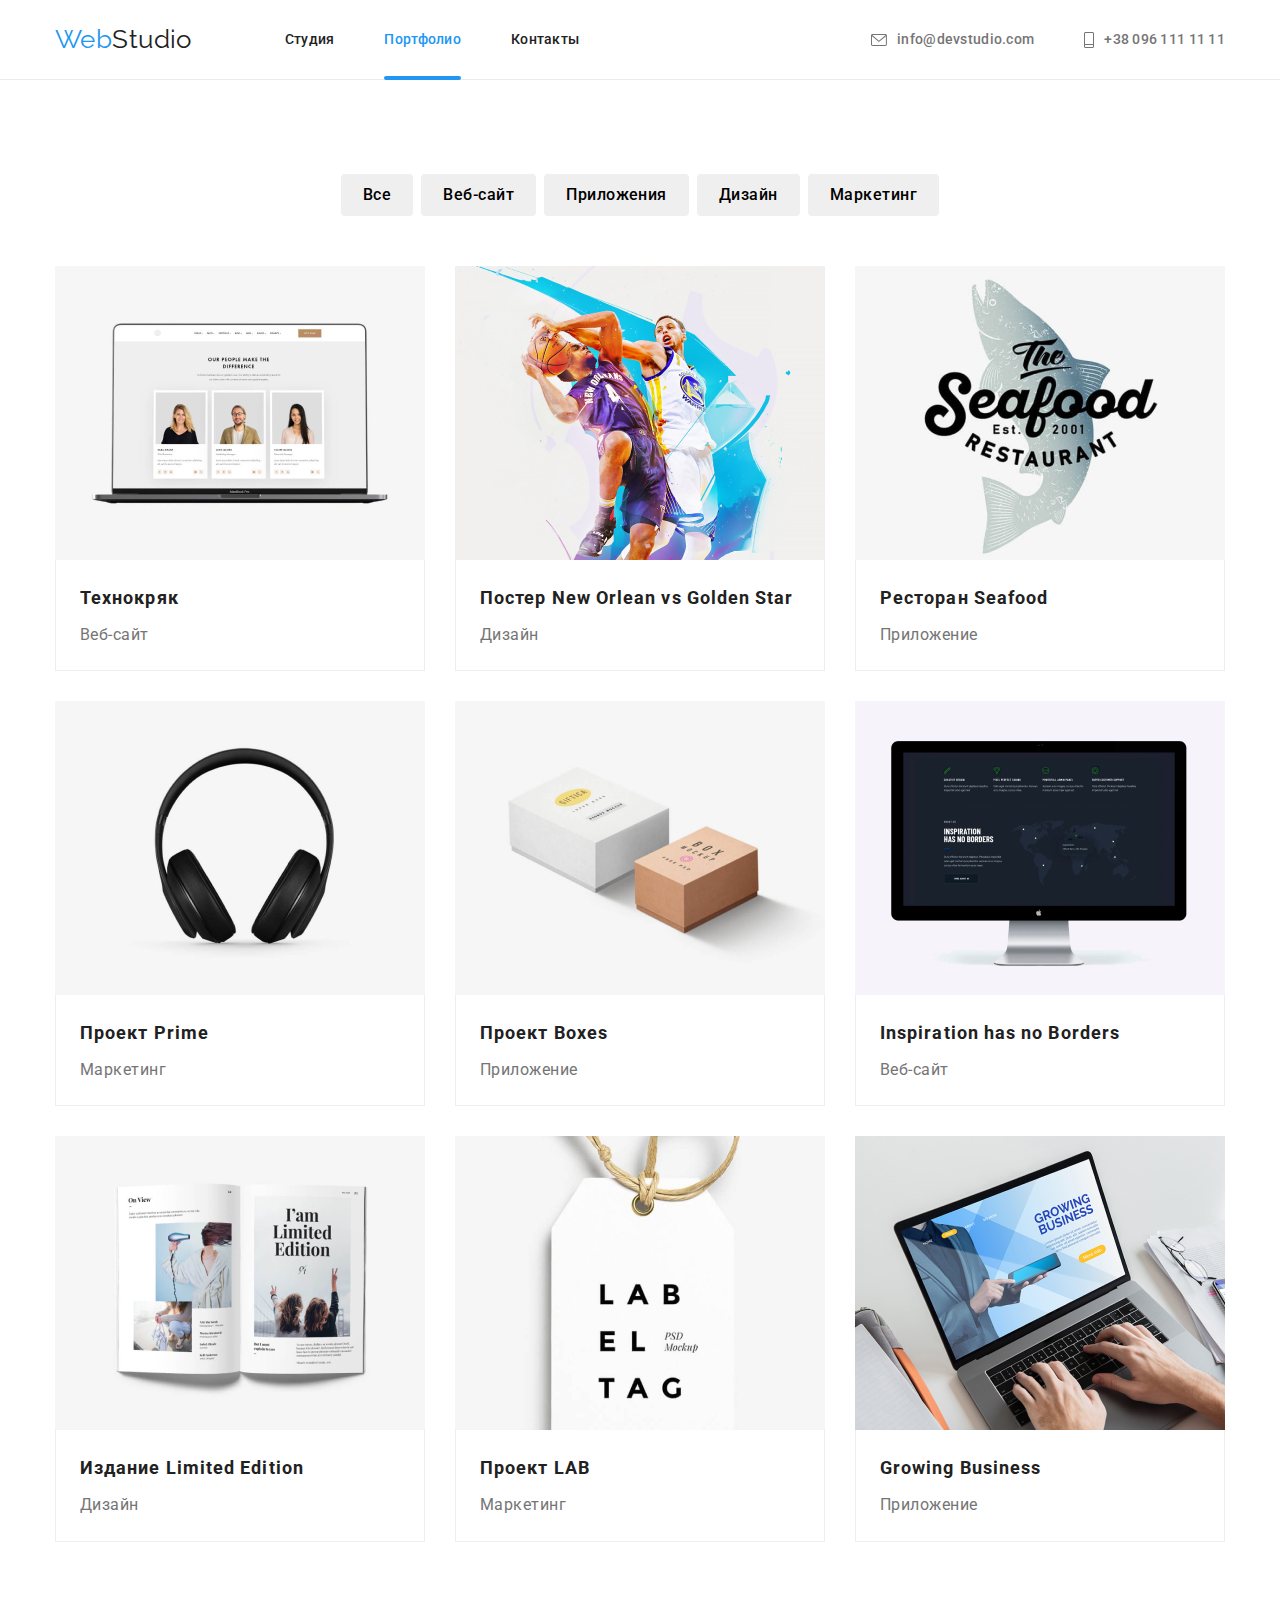
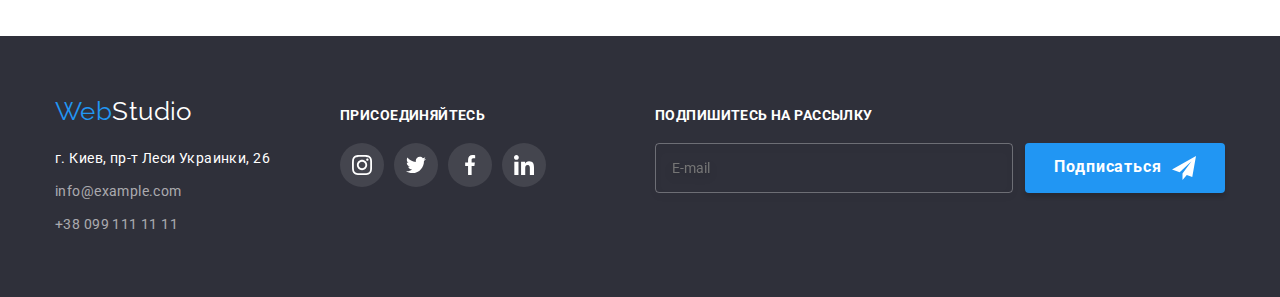
==== portfolio.html @ 2bcf8649 "Initial commit" ====
<!DOCTYPE html>
<html lang="ru">

<head>
	<meta charset="UTF-8" />
	<meta http-equiv="X-UA-Compatible" content="IE=edge" />
	<meta name="viewport" content="width=device-width, initial-scale=1.0" />
	<link rel="preconnect" href="https://fonts.googleapis.com" />
	<link rel="preconnect" href="https://fonts.gstatic.com" crossorigin />
	<link
		href="https://fonts.googleapis.com/css2?family=Raleway:wght@700&family=Roboto:wght@400;500;700;900&display=swap"
		rel="stylesheet" />
	<link rel="stylesheet"
		href="https://cdnjs.cloudflare.com/ajax/libs/modern-normalize/1.1.0/modern-normalize.min.css">
	<link rel="stylesheet" href="./css/style.css">
	<link rel="stylesheet" href="./css/main.min.css">
	<title>Document</title>
</head>
<header class="header">
	<div class="container">
		<nav class="con">
			<a class="logo-header" href="./index.html">
				Web<span class="logo-header__web">Studio</span>
			</a>
			<ul class="site-nav">
				<li class="item"><a class="link" href="./index.html">Студия</a></li>
				<li class="item"><a class="link current" href="">Портфолио</a></li>
				<li class="item"><a class="link" href="">Контакты</a></li>
			</ul>
			<div class="cont">
				<a class="contacts" href="mailto:info@devstudio.com"><svg class="contacts__icon" width="16" height="12">
						<use class="ph-icons" href="./images/symbol-defs.svg#icon-envelope1"></use>
					</svg>info@devstudio.com</a>
				<a class="contacts" href="tel:+380961111111"><svg class="contacts__icon" width="10" height="16">
						<use href="./images/symbol-defs.svg#icon-Vector1"></use>
					</svg>+38 096 111 11 11</a>
			</div>
		</nav>
	</div>
</header>
<!-- Main -->
<main>
	<section class="portfolio  section">
		<!-- Фильтры -->
		<div class="container">
			<ul class="filter-button">
				<li class="item">
					<button class="filter-list" type="button">Все</button>
				</li>
				<li class="item">
					<button class="filter-list" type="button">Веб-сайт</button>
				</li>
				<li class="item">
					<button class="filter-list" type="button">Приложения</button>
				</li>
				<li class="item">
					<button class="filter-list" type="button">Дизайн</button>
				</li>
				<li class="item">
					<button class="filter-list" type="button">Маркетинг</button>
				</li>
			</ul>
			<!-- портфолио -->
			<h1 hidden class="hide">портфолио</h1>
			<ul class="portfolio-cards">
				<li class="item">
					<div class="portfolio-thumb">
					<a class="portfolio-link" href="">
						<img class="portfolio-img" src="./images/portfolio/img1.jpg" alt="технокряк" width="370"
							height="294" />
							<div class="overlay">
								<p class="overlay-desc">Ресурс предлагает комплексные предложения с разным уровнем функционала и сервисов. Все это позволит посетителю получить исчерпывающие сведения о компании или частном лице.</p>
							</div>
							</div>
						<div class="border">
							<h2 class="portfolio-list">Технокряк</h2>
							<p class="portfolio-expl">Веб-сайт</p>
						</div>
					</a>
				</li>
				<li class="item">
					<div class="portfolio-thumb">
					<a class="portfolio-link" href="">
						<img class="portfolio-img" src="./images/portfolio/img2.jpg"
							alt="постер New Orlean vs Golden Star" width="370" height="294" />
							<div class="overlay">
								<p class="overlay-desc">Ресурс предлагает комплексные предложения с разным уровнем функционала и сервисов. Все это позволит посетителю получить исчерпывающие сведения о компании или частном лице.</p>
							</div>
							</div>
						<div class="border">
							<h2 class="portfolio-list">Постер New Orlean vs Golden Star</h2>
							<p class="portfolio-expl">Дизайн</p>
						</div>
					</a>
				</li>
				<li class="item">
					<div class="portfolio-thumb">
					<a class="portfolio-link" href="">
						<img class="portfolio-img" src="./images/portfolio/img3.jpg" alt="ресторан Seafood" width="370" height="294" />
						<div class="overlay">
								<p class="overlay-desc">Ресурс предлагает комплексные предложения с разным уровнем функционала и сервисов. Все это позволит посетителю получить исчерпывающие сведения о компании или частном лице.</p>
							</div>
						</div>
						<div class="border">
							<h2 class="portfolio-list">Ресторан Seafood</h2>
							<p class="portfolio-expl">Приложение</p>
						</div>
					</a>
				</li>
				<li class="item">
					<div class="portfolio-thumb">
					<a class="portfolio-link" href="">
						<img class="portfolio-img" src="./images/portfolio/img4.jpg" alt="проект Prime" width="370"
							height="294" />
							<div class="overlay">
								<p class="overlay-desc">Ресурс предлагает комплексные предложения с разным уровнем функционала и сервисов. Все это позволит посетителю получить исчерпывающие сведения о компании или частном лице.</p>
							</div>
							</div>
						<div class="border">
							<h2 class="portfolio-list">Проект Prime</h2>
							<p class="portfolio-expl">Маркетинг</p>
						</div>
					</a>
				</li>
				<li class="item">
					<div class="portfolio-thumb">
					<a class="portfolio-link" href="">
						<img class="portfolio-img" src="./images/portfolio/img5.jpg" alt="проект Boxes" width="370"
							height="294" />
							<div class="overlay">
								<p class="overlay-desc">Ресурс предлагает комплексные предложения с разным уровнем функционала и сервисов. Все это позволит посетителю получить исчерпывающие сведения о компании или частном лице.</p>
							</div>
							</div>
						<div class="border">
							<h2 class="portfolio-list">Проект Boxes</h2>
							<p class="portfolio-expl">Приложение</p>
						</div>
					</a>
				</li>
				<li class="item">
					<div class="portfolio-thumb">
					<a class="portfolio-link" href="">
						<img class="portfolio-img" src="./images/portfolio/img6.jpg" alt="inspiration has no Borders"
							width="370" height="294" />
							<div class="overlay">
								<p class="overlay-desc">Ресурс предлагает комплексные предложения с разным уровнем функционала и сервисов. Все это позволит посетителю получить исчерпывающие сведения о компании или частном лице.</p>
							</div>
							</div>
						<div class="border">
							<h2 class="portfolio-list">Inspiration has no Borders</h2>
							<p class="portfolio-expl">Веб-сайт</p>
						</div>
					</a>
				</li>
				<li class="item">
					<div class="portfolio-thumb">
					<a class="portfolio-link" href="">
						<img class="portfolio-img" src="./images/portfolio/img7.jpg" alt="издание Limited Edition"
							width="370" height="294" />
							<div class="overlay">
								<p class="overlay-desc">Ресурс предлагает комплексные предложения с разным уровнем функционала и сервисов. Все это позволит посетителю получить исчерпывающие сведения о компании или частном лице.</p>
							</div>
							</div>
						<div class="border">
							<h2 class="portfolio-list">Издание Limited Edition</h2>
							<p class="portfolio-expl">Дизайн</p>
						</div>
					</a>
				</li>
				<li class="item">
					<div class="portfolio-thumb">
					<a class="portfolio-link" href="">
						<img class="portfolio-img" src="./images/portfolio/img8.jpg" alt="проект LAB" width="370"
							height="294" />
							<div class="overlay">
								<p class="overlay-desc">Ресурс предлагает комплексные предложения с разным уровнем функционала и сервисов. Все это позволит посетителю получить исчерпывающие сведения о компании или частном лице.</p>
							</div>
							</div>
						<div class="border">
							<h2 class="portfolio-list">Проект LAB</h2>
							<p class="portfolio-expl">Маркетинг</p>
						</div>
					</a>
				</li>
				<li class="item">
					<div class="portfolio-thumb">
					<a class="portfolio-link" href="">
						<img class="portfolio-img" src="./images/portfolio/img9.jpg" alt="growing Business" width="370"
							height="294" />
							<div class="overlay">
								<p class="overlay-desc">Ресурс предлагает комплексные предложения с разным уровнем функционала и сервисов. Все это позволит посетителю получить исчерпывающие сведения о компании или частном лице.</p>
							</div>
							</div>
						<div class="border">
							<h2 class="portfolio-list">Growing Business</h2>
							<p class="portfolio-expl">Приложение</p>
						</div>
					</a>
				</li>
			</ul>
		</div>
	</section>
</main>
<!-- Футер -->
<footer class="section footer">
		<div class="container main">
			<div class="footer-info">
				<a class="logo-footer" href="./index.html">
					Web
					<span class="logo-footer__web">Studio</span>
				</a>
				<address class="address-footer">
					<p class="address">г. Киев, пр-т Леси Украинки, 26</p>
					<a class="contacts-footer" href="info@example.com">info@example.com</a>
					<a class="contacts-footer" href="tel:+380991111111">+38 099 111 11 11</a>
				</address>
			</div>
			<div class="join">
				<h2 class="join__title">Присоединяйтесь</h2>
				<ul class="join__list">
					<li class="join__item">
						<a href="" class="join__link">
							<svg class="join-icon" width="20px" height="20px">
								<use href="./images/symbol-defs.svg#icon-instagram1"></use>
							</svg>
						</a>
					</li>
					<li class="join__item">
						<a href="" class="join__link">
							<svg class="join-icon" width="20px" height="20px">
								<use href="./images/symbol-defs.svg#icon-twitter1"></use>
							</svg>
						</a>
					</li>
					<li class="join__item">
						<a href="" class="join__link">
							<svg class="join-icon" width="20px" height="20px">
								<use href="./images/symbol-defs.svg#icon-facebook1"></use>
							</svg>
						</a>
					</li>
					<li class="join__item">
						<a href="" class="join__link">
							<svg class="join-icon" width="20px" height="20px">
								<use href="./images/symbol-defs.svg#icon-linkedin1"></use>
							</svg>
						</a>
					</li>
				</ul>
			</div>
			<form class="follow">
				<div class="follow__input">
					<label for="footer-mail" class="follow__title">подпишитесь на рассылку</label>
					<input class="follow__fill" type="email" name="email" id="footer-mail" placeholder="E-mail">
				</div>
				<button class="follow__button" type="submit">Подписаться
				<svg class="follow__icon" width="24px" height="24px">
					<use href="./images/symbol-defs.svg#icon-icon-send"></use>
				</svg>
				</button>
			</form>
		</div>
	</footer>
</body>

</html>
---- css/main.min.css ----
:root{--main-bg-color: #ffffff;--second-bg-color: #2f303a;--third-bg-color: #f5f4fa;--main-txt-color: #212121;--second-txt-color: #757575;--third-txt-color: #ffffff;--hover-txt-color: #2196f3;--card-shadow: 0px 1px 3px rgba(0, 0, 0, 0.12), 0px 1px 1px rgba(0, 0, 0, 0.14), 0px 2px 1px rgba(0, 0, 0, 0.2);--timing-function: cubic-bezier(0.4, 0, 0.2, 1) }.visually-hidden{position:absolute;width:1px;height:1px;margin:-1px;border:0;padding:0;white-space:nowrap;-webkit-clip-path:inset(100%);clip-path:inset(100%);clip:rect(0 0 0 0);overflow:hidden}body{font-family:Roboto,sans-serif;color:var(--main-txt-color);font-size:14px;letter-spacing:.03em}.section{padding-top:94px}.container{width:1200px;margin-left:auto;margin-right:auto;padding-left:15px;padding-right:15px}img{display:block;max-width:100%;height:auto}*,*::before,*::after{-webkit-box-sizing:border-box;box-sizing:border-box}h1,h2,h3,h4,ul,p{padding:0;margin-top:0;margin-bottom:0}.logo-header{color:var(--hover-txt-color);text-decoration:none;font-family:Raleway,sans-serif;font-size:26px;line-height:1.2}.logo-header__web{color:var(--main-txt-color)}.logo-footer{display:-webkit-box;display:-ms-flexbox;display:flex;margin-bottom:20px;color:var(--hover-txt-color);text-decoration:none;font-family:Raleway,sans-serif;font-size:26px;line-height:1.2}.logo-footer__web{color:var(--third-txt-color)}.roof{height:80px;-webkit-box-align:center;-ms-flex-align:center;align-items:center;display:-webkit-box;display:-ms-flexbox;display:flex}.cont{display:-webkit-inline-box;display:-ms-inline-flexbox;display:inline-flex;margin-left:auto}.contacts{display:-webkit-inline-box;display:-ms-inline-flexbox;display:inline-flex;-webkit-box-align:center;-ms-flex-align:center;align-items:center;text-decoration:none;font-weight:500;line-height:1.1;letter-spacing:.02em;color:var(--second-txt-color);fill:var(--second-txt-color);-webkit-transition:color 250ms var(--timing-function);transition:color 250ms var(--timing-function)}.contacts__icon{padding:0;margin-right:10px;-webkit-transition:fill 250ms var(--timing-function);transition:fill 250ms var(--timing-function)}.contacts:not(:last-child){margin-right:50px}.contacts:hover,.contacts:focus{color:var(--hover-txt-color);fill:var(--hover-txt-color)}.site-nav{margin-left:93px;list-style:none;display:-webkit-box;display:-ms-flexbox;display:flex}.site-nav>.item:not(:last-child){margin-right:50px}.site-nav .current{color:var(--hover-txt-color)}.current{position:relative}.current::after{content:"";width:100%;height:4px;border-radius:2px;position:absolute;bottom:0;left:0;background-color:var(--hover-txt-color)}.link{display:-webkit-box;display:-ms-flexbox;display:flex;padding-bottom:32px;padding-top:32px;text-decoration:none;font-weight:500;line-height:1.1;letter-spacing:.02em;color:var(--main-txt-color);-webkit-transition:color 250ms var(--timing-function);transition:color 250ms var(--timing-function)}.link:hover,.link:focus{color:var(--hover-txt-color)}.hero{max-width:1600px;height:600px;margin-left:auto;margin-right:auto;padding-top:200px;padding-bottom:200px;text-align:center;background-image:-webkit-gradient(linear, left top, right top, from(rgba(47, 48, 58, 0.4)), to(rgba(47, 48, 58, 0.4))),url(../images/main/background.jpg);background-image:linear-gradient(to right, rgba(47, 48, 58, 0.4), rgba(47, 48, 58, 0.4)),url(../images/main/background.jpg);background-color:var(--second-bg-color)}.hero-title{margin-bottom:30px;color:var(--third-txt-color);font-weight:900;font-size:44px;line-height:1.4;letter-spacing:.06em;text-transform:uppercase}.button-order{border-radius:6px;padding:10px 32px;min-width:200px;margin-left:auto;margin-right:auto;background-color:var(--hover-txt-color);color:var(--third-txt-color);font-family:"Roboto";font-weight:700;font-size:16px;line-height:30px;border:none;display:-webkit-box;display:-ms-flexbox;display:flex;-webkit-box-align:center;-ms-flex-align:center;align-items:center;text-align:center;letter-spacing:.06em;border-style:none;cursor:pointer;-webkit-transition:background-color 250ms var(--timing-function);transition:background-color 250ms var(--timing-function)}.button-order:hover,.button-order:focus{background-color:#188ce8}.advant{display:-webkit-box;display:-ms-flexbox;display:flex;list-style-type:none}.advant__item{-ms-flex-preferred-size:calc((100% - 90px)/4);flex-basis:calc((100% - 90px)/4)}.advant__item:not(:last-child){margin-right:30px}.advant__box{display:-webkit-box;display:-ms-flexbox;display:flex;height:120px;-webkit-box-pack:center;-ms-flex-pack:center;justify-content:center;-webkit-box-align:center;-ms-flex-align:center;align-items:center;margin-bottom:30px;background-color:var(--third-bg-color);border-radius:4px}.advant__title{padding-bottom:10px;font-size:14px;font-weight:700;line-height:1.1;letter-spacing:.03em;text-transform:uppercase;color:var(--main-txt-color)}.advant__txt{font-size:14px;line-height:24px;letter-spacing:.03em;color:var(--second-txt-color)}.wedo{padding-bottom:94px}.wedo__title{margin-bottom:50px;font-family:"Roboto";font-style:normal;font-weight:700;font-size:36px;line-height:42px;text-align:center;letter-spacing:.03em;color:var(--main-txt-color)}.wedo__list{display:-webkit-box;display:-ms-flexbox;display:flex;list-style:none;margin-left:-30px}.wedo__item{-ms-flex-preferred-size:calc((100% - 90px)/3);flex-basis:calc((100% - 90px)/3);margin-left:30px;position:relative}.wedo__text{font-weight:700;text-transform:uppercase;color:var(--third-txt-color)}.wedo__desc{display:-webkit-box;display:-ms-flexbox;display:flex;-webkit-box-pack:center;-ms-flex-pack:center;justify-content:center;-webkit-box-align:center;-ms-flex-align:center;align-items:center;position:absolute;bottom:0;width:100%;height:70px;background-color:rgba(47,48,58,.8)}.team{padding-top:94px;padding-bottom:94px;background-color:var(--third-bg-color)}.team__title{margin-bottom:50px;font-family:"Roboto";font-style:normal;font-weight:700;font-size:36px;line-height:42px;text-align:center;letter-spacing:.03em;color:var(--main-txt-color)}.team__list{display:-webkit-box;display:-ms-flexbox;display:flex;margin-left:-30px;list-style-type:none}.team__item{-ms-flex-preferred-size:calc((100% - 120px)/4);flex-basis:calc((100% - 120px)/4);margin-left:30px;background-color:var(--main-bg-color);-webkit-box-shadow:var(--card-shadow);box-shadow:var(--card-shadow);border-radius:0px 0px 4px 4px}.team__names{margin-bottom:10px;font-family:"Roboto";font-style:normal;font-weight:500;font-size:16px;line-height:19px;text-align:center;letter-spacing:.03em;color:var(--main-txt-color)}.team__positions{font-family:"Roboto";font-style:normal;font-weight:400;font-size:16px;line-height:19px;text-align:center;letter-spacing:.03em;color:var(--second-txt-color)}.team__txt{padding-top:30px}.network{margin-top:16px;margin-bottom:30px;margin-left:32px;margin-right:32px;display:-webkit-box;display:-ms-flexbox;display:flex;height:44px}.network__list{list-style:none;display:-webkit-box;display:-ms-flexbox;display:flex}.network__item:not(:last-child){margin-right:10px}.network__link{fill:#afb1b8;display:-webkit-box;display:-ms-flexbox;display:flex;list-style:none;-webkit-box-align:center;-ms-flex-align:center;align-items:center;-webkit-box-pack:center;-ms-flex-pack:center;justify-content:center;width:44px;height:44px;border-radius:50px;-webkit-transition-property:fill background-color;transition-property:fill background-color;-webkit-transition-duration:250ms;transition-duration:250ms}.network__link:hover,.network__link:focus{fill:var(--third-txt-color);background-color:var(--hover-txt-color)}.clients__title{margin-bottom:50px;font-weight:700;font-size:36px;line-height:42px;text-align:center;letter-spacing:.03em;color:var(--main-txt-color)}.clients__list{display:-webkit-box;display:-ms-flexbox;display:flex;list-style:none;margin-right:-30px;padding-bottom:94px}.clients__item{-ms-flex-preferred-size:calc(20% - 30px);flex-basis:calc(20% - 30px);margin-right:30px;display:-webkit-box;display:-ms-flexbox;display:flex;-webkit-box-pack:center;-ms-flex-pack:center;justify-content:center;-webkit-box-align:center;-ms-flex-align:center;align-items:center;width:170px;height:92px}.clients__link{display:-webkit-box;display:-ms-flexbox;display:flex;-webkit-box-pack:center;-ms-flex-pack:center;justify-content:center;-webkit-box-align:center;-ms-flex-align:center;align-items:center;width:170px;height:92px;border:1px solid #afb1b8;border-radius:4px;fill:#afb1b8;-webkit-transition:fill 250ms var(--timing-function);transition:fill 250ms var(--timing-function)}.clients__link:hover,.clients__link:focus{fill:var(--hover-txt-color);border:1px solid var(--hover-txt-color)}.main{display:-webkit-box;display:-ms-flexbox;display:flex;-webkit-box-align:baseline;-ms-flex-align:baseline;align-items:baseline}.footer{display:-webkit-box;display:-ms-flexbox;display:flex;background-color:var(--second-bg-color);padding-bottom:60px;padding-top:60px}.address{margin-bottom:9px;font-family:"Roboto";font-style:normal;font-weight:400;font-size:14px;line-height:1.71;letter-spacing:.03em;color:var(--third-txt-color)}.contacts-footer{display:-webkit-box;display:-ms-flexbox;display:flex;color:rgba(255,255,255,.6);font-style:normal;text-decoration:none;font-weight:400;line-height:1.71;letter-spacing:.03em}.contacts-footer:not(:last-child){margin-bottom:9px}.join{width:206px;margin-left:70px}.join__title{margin-right:auto;margin-bottom:20px;font-weight:700;font-size:14px;line-height:16px;letter-spacing:.03em;text-transform:uppercase;color:#fff}.join__list{list-style:none;display:-webkit-box;display:-ms-flexbox;display:flex}.join__item:not(:last-child){margin-right:10px}.join__link{display:-webkit-box;display:-ms-flexbox;display:flex;list-style:none;-webkit-box-align:center;-ms-flex-align:center;align-items:center;-webkit-box-pack:center;-ms-flex-pack:center;justify-content:center;width:44px;height:44px;border-radius:50px;background-color:rgba(255,255,255,.1);fill:var(--third-txt-color);-webkit-transition:background-color 250ms var(--timing-function);transition:background-color 250ms var(--timing-function)}.join__link:hover,.join__link:focus{background-color:var(--hover-txt-color)}.follow{display:-webkit-box;display:-ms-flexbox;display:flex;-webkit-box-align:end;-ms-flex-align:end;align-items:end;margin-left:auto}.follow__title{margin-bottom:20px;font-weight:700;font-size:14px;line-height:16px;letter-spacing:.03em;text-transform:uppercase;color:#fff}.follow__input{position:relative;display:-webkit-box;display:-ms-flexbox;display:flex;-webkit-box-orient:vertical;-webkit-box-direction:normal;-ms-flex-direction:column;flex-direction:column}.follow__fill{width:358px;height:50px;padding-left:16px;border:1px solid rgba(255,255,255,.3);border-radius:4px;-webkit-filter:drop-shadow(0px 4px 4px rgba(0, 0, 0, 0.15));filter:drop-shadow(0px 4px 4px rgba(0, 0, 0, 0.15));background-color:rgba(0,0,0,0);color:var(--third-txt-color);cursor:pointer;outline:rgba(0,0,0,0)}.follow::-webkit-input-placeholder{font-weight:400;font-size:16px;line-height:20px;letter-spacing:.03em;color:rgba(255,255,255,.6)}.follow::-moz-placeholder{font-weight:400;font-size:16px;line-height:20px;letter-spacing:.03em;color:rgba(255,255,255,.6)}.follow:-ms-input-placeholder{font-weight:400;font-size:16px;line-height:20px;letter-spacing:.03em;color:rgba(255,255,255,.6)}.follow::-ms-input-placeholder{font-weight:400;font-size:16px;line-height:20px;letter-spacing:.03em;color:rgba(255,255,255,.6)}.follow::placeholder{font-weight:400;font-size:16px;line-height:20px;letter-spacing:.03em;color:rgba(255,255,255,.6)}.follow__button{display:-webkit-box;display:-ms-flexbox;display:flex;margin-left:12px;margin-top:35px;-webkit-box-align:center;-ms-flex-align:center;align-items:center;-webkit-box-pack:center;-ms-flex-pack:center;justify-content:center;width:200px;height:50px;border:rgba(0,0,0,0);-webkit-box-shadow:0px 4px 4px rgba(0,0,0,.15);box-shadow:0px 4px 4px rgba(0,0,0,.15);border-radius:4px;font-weight:700;font-size:16px;line-height:1.8;letter-spacing:.06em;background-color:#2196f3;color:#fff;cursor:pointer}.follow__icon{margin-left:10px;fill:var(--main-bg-color)}.backdrop{position:fixed;top:0;left:0;z-index:999;width:100%;height:100%;background-color:rgba(0,0,0,.2);opacity:1;-webkit-transition:opacity 250ms var(--timing-function);transition:opacity 250ms var(--timing-function)}.backdrop.is-hidden{opacity:0;pointer-events:none}.backdrop.is-hidden .modal{-webkit-transform:scale(1.1) translate(-50%, -50%);transform:scale(1.1) translate(-50%, -50%)}.close-button{position:absolute;top:8px;right:8px;display:-webkit-box;display:-ms-flexbox;display:flex;-webkit-box-pack:center;-ms-flex-pack:center;justify-content:center;-webkit-box-align:center;-ms-flex-align:center;align-items:center;padding:0;width:30px;height:30px;border:1px solid rgba(0,0,0,.1);background-color:var(--main-bg-color);border-radius:50%;cursor:pointer}.close-button:hover{fill:var(--hover-txt-color)}.form-title{display:block;margin-bottom:15px;font-weight:700;font-size:20px;line-height:23px;text-align:center;letter-spacing:.03em;color:var(--main-txt-color)}.form-box{padding:40px}.modal{position:absolute;top:50%;left:50%;-webkit-transform:scale(1) translate(-50%, -50%);transform:scale(1) translate(-50%, -50%);width:528px;height:581px;background-color:var(--main-bg-color);-webkit-transition:-webkit-transform 250ms var(--timing-function);transition:-webkit-transform 250ms var(--timing-function);transition:transform 250ms var(--timing-function);transition:transform 250ms var(--timing-function), -webkit-transform 250ms var(--timing-function)}.modal__fill{position:relative;display:-webkit-box;display:-ms-flexbox;display:flex;-webkit-box-orient:vertical;-webkit-box-direction:normal;-ms-flex-direction:column;flex-direction:column;margin-bottom:10px}.modal__icon{position:absolute;bottom:11px;left:12px;fill:var(--main-txt-color)}.modal__txt{margin-bottom:4px;text-align:start;font-weight:400;font-size:12px;line-height:14px;letter-spacing:.01em;color:var(--second-txt-color)}.modal__arg{font-weight:400;font-size:14px;line-height:24px;letter-spacing:.03em;color:var(--second-txt-color)}.modal__cond{color:var(--hover-txt-color)}.modal__area{height:40px;padding-left:42px;border:1px solid rgba(33,33,33,.2);border-radius:4px;outline:rgba(0,0,0,0);cursor:pointer}.modal__area:focus+.modal__icon{fill:var(--hover-txt-color)}.modal__area+.modal__icon{-webkit-transition:fill 250ms var(--timing-function),border 250ms var(--timing-function);transition:fill 250ms var(--timing-function),border 250ms var(--timing-function)}.modal__area:focus{border:1px solid var(--hover-txt-color)}.modal__comment{height:120px;padding:12px 16px;margin-bottom:20px;border:1px solid rgba(33,33,33,.2);border-radius:4px;resize:none;outline:rgba(0,0,0,0);cursor:pointer;-webkit-transition:border 250ms var(--timing-function);transition:border 250ms var(--timing-function)}.modal__comment:focus{border:1px solid var(--hover-txt-color)}.modal__comment::-webkit-input-placeholder{font-weight:400;font-size:12px;line-height:14px;letter-spacing:.01em;color:rgba(117,117,117,.5)}.modal__comment::-moz-placeholder{font-weight:400;font-size:12px;line-height:14px;letter-spacing:.01em;color:rgba(117,117,117,.5)}.modal__comment:-ms-input-placeholder{font-weight:400;font-size:12px;line-height:14px;letter-spacing:.01em;color:rgba(117,117,117,.5)}.modal__comment::-ms-input-placeholder{font-weight:400;font-size:12px;line-height:14px;letter-spacing:.01em;color:rgba(117,117,117,.5)}.modal__comment::placeholder{font-weight:400;font-size:12px;line-height:14px;letter-spacing:.01em;color:rgba(117,117,117,.5)}.modal-check{display:-webkit-box;display:-ms-flexbox;display:flex;-webkit-box-align:center;-ms-flex-align:center;align-items:center;-webkit-box-pack:center;-ms-flex-pack:center;justify-content:center;gap:8px;margin-bottom:30px;-webkit-user-select:none;-moz-user-select:none;-ms-user-select:none;user-select:none}.modal-check__icon{display:-webkit-inline-box;display:-ms-inline-flexbox;display:inline-flex;-webkit-box-pack:center;-ms-flex-pack:center;justify-content:center;-webkit-box-align:center;-ms-flex-align:center;align-items:center;width:16px;height:15px;outline:2px solid var(--main-txt-color);outline-offset:-2px;border-radius:2px;cursor:pointer;-webkit-transition-property:background-color,outline;transition-property:background-color,outline;-webkit-transition-duration:250ms;transition-duration:250ms;-webkit-transition-timing-function:var(--timing-function);transition-timing-function:var(--timing-function)}.modal-check__custom{fill:var(--third-txt-color)}.modal-checkbox:checked+.modal-check__icon{outline:rgba(0,0,0,0);background-color:var(--hover-txt-color)}.modal-button{width:200px;height:50px;padding:0;background-color:var(--hover-txt-color);-webkit-box-shadow:0px 4px 4px rgba(0,0,0,.15);box-shadow:0px 4px 4px rgba(0,0,0,.15);border-radius:4px;border:rgba(0,0,0,0);cursor:pointer;font-weight:700;font-size:16px;line-height:30px;letter-spacing:.06em;color:var(--third-txt-color)}.header{border-bottom:1px solid #ececec;height:80px}.border{padding:20px 24px;border:1px solid #eee;border-top:none}.portfolio-cards{display:-webkit-box;display:-ms-flexbox;display:flex;-ms-flex-wrap:wrap;flex-wrap:wrap;list-style-type:none;margin-left:-30px;margin-top:-30px}.portfolio-cards>.item{-ms-flex-preferred-size:calc((100% - 90px)/3);flex-basis:calc((100% - 90px)/3);margin-left:30px;margin-top:30px;-webkit-transition-property:-webkit-box-shadow;transition-property:-webkit-box-shadow;transition-property:box-shadow;transition-property:box-shadow, -webkit-box-shadow;-webkit-transition-duration:250ms;transition-duration:250ms}.portfolio-cards>.item:nth-child(3n){margin-right:0}.portfolio-cards>.item:hover,.portfolio-cards>.item:focus{-webkit-box-shadow:0px 1px 1px rgba(0,0,0,.12),0px 4px 4px rgba(0,0,0,.06),1px 4px 6px rgba(0,0,0,.16);box-shadow:0px 1px 1px rgba(0,0,0,.12),0px 4px 4px rgba(0,0,0,.06),1px 4px 6px rgba(0,0,0,.16)}.portfolio-cards>.item:hover .overlay{-webkit-transform:translateY(0);transform:translateY(0)}.portfolio-link{text-decoration:none}.portfolio-list{margin-bottom:4px;font-size:18px;line-height:2;letter-spacing:.06em;color:var(--main-txt-color)}.portfolio-expl{font-size:16px;line-height:1.9;letter-spacing:.03em;color:var(--second-txt-color)}.portfolio{padding-bottom:94px}.portfolio-thumb{position:relative;overflow:hidden}.overlay{position:absolute;top:0;left:0;-webkit-transform:translateY(100%);transform:translateY(100%);display:-webkit-box;display:-ms-flexbox;display:flex;width:100%;height:100%;padding:63px 24px;background-color:rgba(33,150,243,.9);-webkit-transition:-webkit-transform 250ms var(--timing-function);transition:-webkit-transform 250ms var(--timing-function);transition:transform 250ms var(--timing-function);transition:transform 250ms var(--timing-function), -webkit-transform 250ms var(--timing-function)}.overlay-desc{font-weight:400;font-size:18px;line-height:28px;letter-spacing:.03em;color:#fff}.filter-list{padding:8px 22px;border-radius:4px;cursor:pointer;border:none;font-family:inherit;font-weight:500;font-size:16px;line-height:1.6;letter-spacing:.03em;-webkit-transition-property:color background-color;transition-property:color background-color;-webkit-transition-duration:250ms;transition-duration:250ms}.filter-list:hover,.filter-list:focus{-webkit-box-shadow:0px 3px 1px rgba(0,0,0,.1),0px 1px 2px rgba(0,0,0,.08),0px 2px 2px rgba(0,0,0,.12);box-shadow:0px 3px 1px rgba(0,0,0,.1),0px 1px 2px rgba(0,0,0,.08),0px 2px 2px rgba(0,0,0,.12);background-color:var(--hover-txt-color);color:var(--third-txt-color)}.con{margin-bottom:90px;height:80px;-webkit-box-align:center;-ms-flex-align:center;align-items:center;display:-webkit-box;display:-ms-flexbox;display:flex}.filter-button{margin-bottom:50px;display:-webkit-box;display:-ms-flexbox;display:flex;-webkit-box-pack:center;-ms-flex-pack:center;justify-content:center;list-style:none}.filter-button>.item:not(:last-child){margin-right:8px}/*# sourceMappingURL=main.min.css.map */
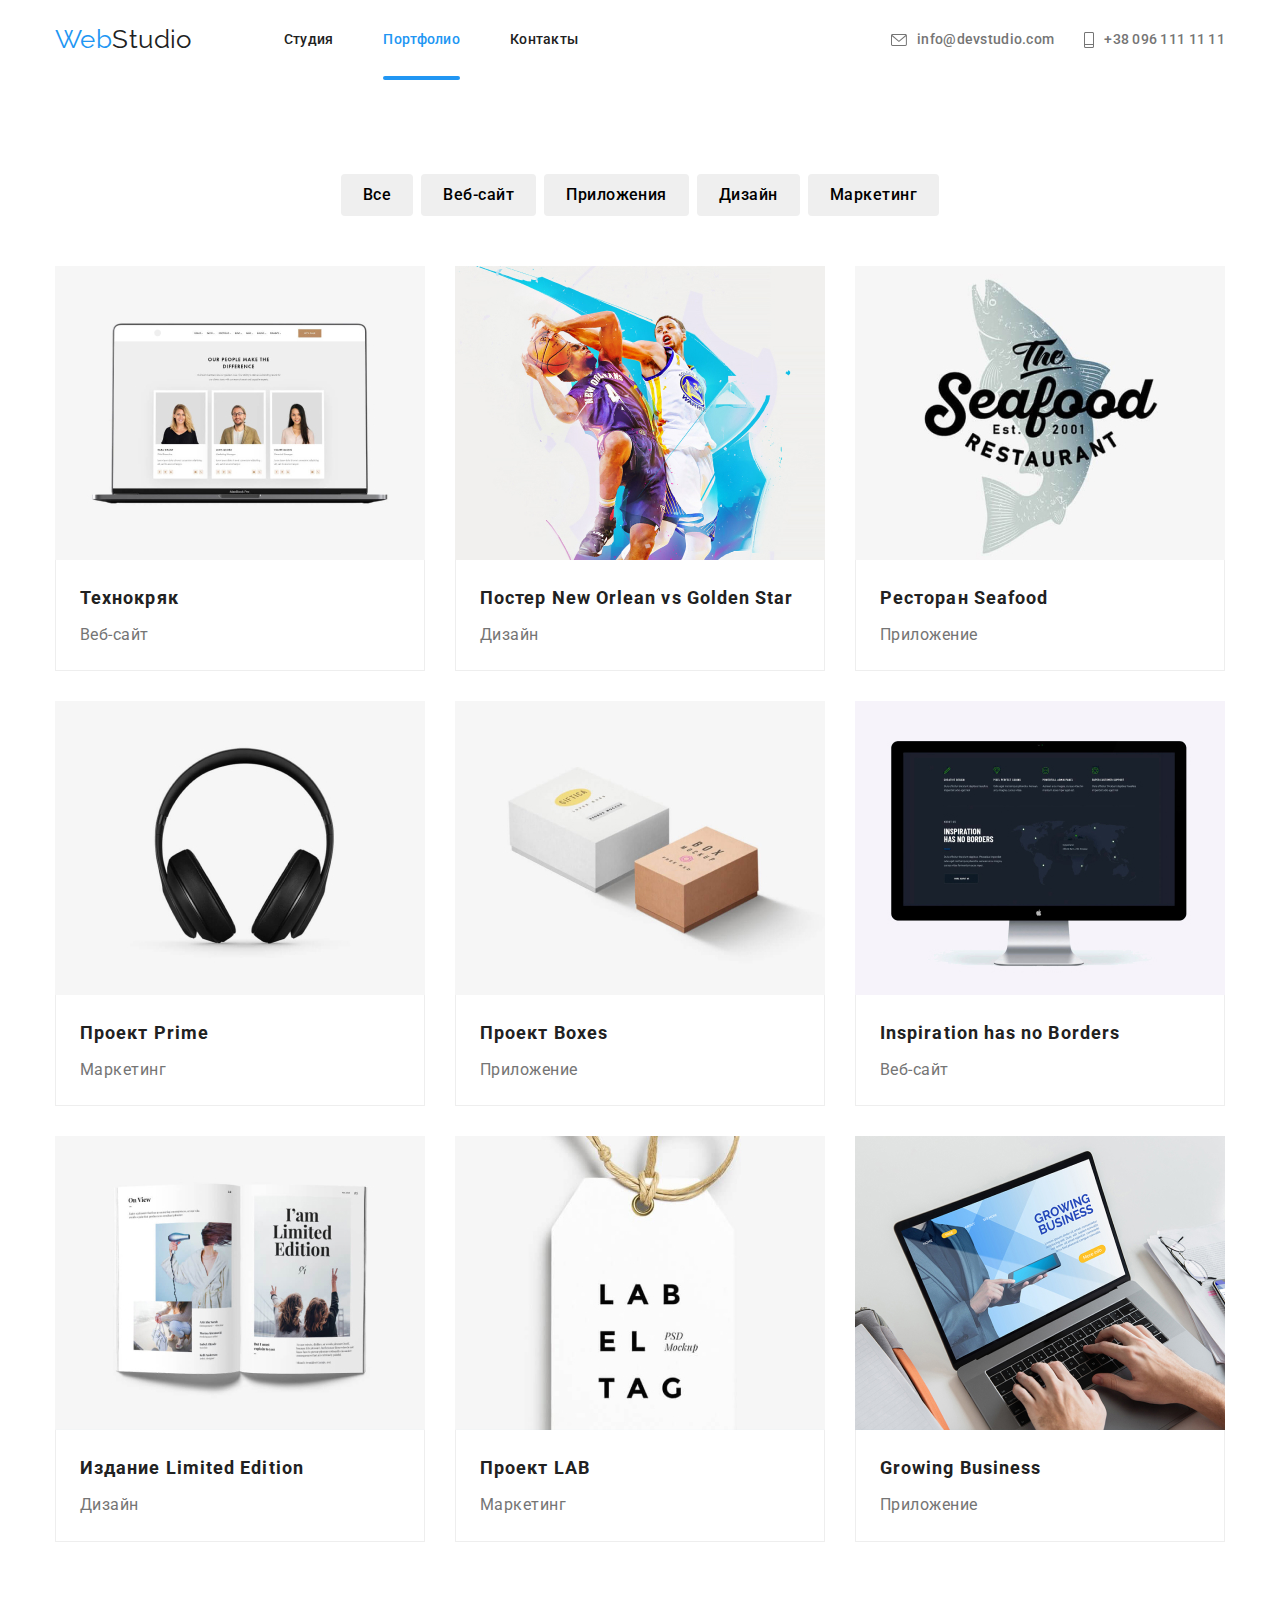
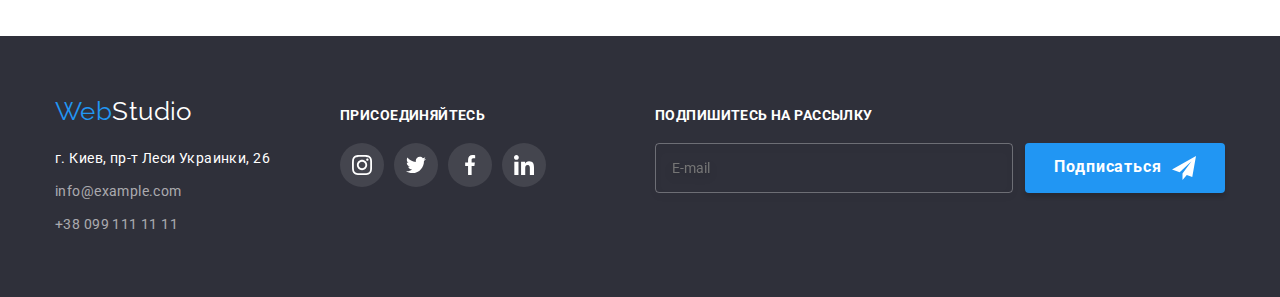
==== commit 2f3619dd: "werwr" ====
--- a/portfolio.html
+++ b/portfolio.html
@@ -16,28 +16,58 @@
 	<link rel="stylesheet" href="./css/main.min.css">
 	<title>Document</title>
 </head>
-<header class="header">
-	<div class="container">
-		<nav class="con">
+<header class="container">
+		<div class="roof">
 			<a class="logo-header" href="./index.html">
 				Web<span class="logo-header__web">Studio</span>
 			</a>
-			<ul class="site-nav">
-				<li class="item"><a class="link" href="./index.html">Студия</a></li>
-				<li class="item"><a class="link current" href="">Портфолио</a></li>
-				<li class="item"><a class="link" href="">Контакты</a></li>
-			</ul>
+			<nav>
+				<ul class="site-nav">
+					<li class="item"><a class="link" href="./index.html">Студия</a></li>
+					<li class="item"><a class="link current" href="">Портфолио</a></li>
+					<li class="item"><a class="link" href="">Контакты</a></li>
+				</ul>
+			</nav>
 			<div class="cont">
-				<a class="contacts" href="mailto:info@devstudio.com"><svg class="contacts__icon" width="16" height="12">
+				<a class="contacts" href="mailto:info@devstudio.com">
+					<svg class="contacts__icon" width="16" height="12">
 						<use class="ph-icons" href="./images/symbol-defs.svg#icon-envelope1"></use>
-					</svg>info@devstudio.com</a>
-				<a class="contacts" href="tel:+380961111111"><svg class="contacts__icon" width="10" height="16">
+					</svg>
+					info@devstudio.com
+				</a>
+				<a class="contacts" href="tel:+380961111111">
+					<svg class="contacts__icon" width="10" height="16">
 						<use href="./images/symbol-defs.svg#icon-Vector1"></use>
-					</svg>+38 096 111 11 11</a>
+					</svg>
+					+38 096 111 11 11
+				</a>
 			</div>
-		</nav>
-	</div>
-</header>
+			<button type="button" class="mobile-menu_btn" data-menu-button>
+					<svg class="mobile-menu_icon" width="24px" height="16px">
+						<use class="mobile-menu_burger" href="./images/symbol-defs.svg#icon-mobile-menu"></use>
+						<use class="mobile-menu_close" href="./images/symbol-defs.svg#icon-Mobile-menu_close"></use>
+					</svg>
+			</button>
+		</div>
+		<!-- MObile-menu -->
+		<div class="mobile-menu" data-menu>
+			<ul class="mobile-menu_list">
+				<li class="mobile-menu_list-item"><a class="mobile-menu_list_link current" href="">Студия</a></li>
+				<li class="mobile-menu_list-item"><a class="mobile-menu_list_link" href="">Портфолио</a></li>
+				<li class="mobile-menu_list-item"><a class="mobile-menu_list_link" href="">Контакты</a></li>
+			</ul>
+			<ul class="mobile-menu_contact">
+				<li class="mobile-menu_contact-item"><a class="mobile-menu_contact_phone" href="">+38 096 111 11 11</a></li>
+				<li class="mobile-menu_contact-item"><a class="mobile-menu_contact_email" href="">info@devstudio.com</a></li>
+			</ul>
+			<ul class="mobile-menu_network">
+				<li class="mobile-menu_network-item"><a class="mobile-menu_network_link" href="">Instagram</a></li>
+				<li class="mobile-menu_network-item"><a class="mobile-menu_network_link" href="">Twitter</a></li>
+				<li class="mobile-menu_network-item"><a class="mobile-menu_network_link" href="">Facebook</a></li>
+				<li class="mobile-menu_network-item"><a class="mobile-menu_network_link" href="">LinkedIn</a></li>
+			</ul>
+		</div>
+	</header>
 <!-- Main -->
 <main>
 	<section class="portfolio  section">
--- a/css/main.min.css
+++ b/css/main.min.css
@@ -1 +1 @@
-:root{--main-bg-color: #ffffff;--second-bg-color: #2f303a;--third-bg-color: #f5f4fa;--main-txt-color: #212121;--second-txt-color: #757575;--third-txt-color: #ffffff;--hover-txt-color: #2196f3;--card-shadow: 0px 1px 3px rgba(0, 0, 0, 0.12), 0px 1px 1px rgba(0, 0, 0, 0.14), 0px 2px 1px rgba(0, 0, 0, 0.2);--timing-function: cubic-bezier(0.4, 0, 0.2, 1) }.visually-hidden{position:absolute;width:1px;height:1px;margin:-1px;border:0;padding:0;white-space:nowrap;-webkit-clip-path:inset(100%);clip-path:inset(100%);clip:rect(0 0 0 0);overflow:hidden}body{font-family:Roboto,sans-serif;color:var(--main-txt-color);font-size:14px;letter-spacing:.03em}.section{padding-top:94px}.container{width:1200px;margin-left:auto;margin-right:auto;padding-left:15px;padding-right:15px}img{display:block;max-width:100%;height:auto}*,*::before,*::after{-webkit-box-sizing:border-box;box-sizing:border-box}h1,h2,h3,h4,ul,p{padding:0;margin-top:0;margin-bottom:0}.logo-header{color:var(--hover-txt-color);text-decoration:none;font-family:Raleway,sans-serif;font-size:26px;line-height:1.2}.logo-header__web{color:var(--main-txt-color)}.logo-footer{display:-webkit-box;display:-ms-flexbox;display:flex;margin-bottom:20px;color:var(--hover-txt-color);text-decoration:none;font-family:Raleway,sans-serif;font-size:26px;line-height:1.2}.logo-footer__web{color:var(--third-txt-color)}.roof{height:80px;-webkit-box-align:center;-ms-flex-align:center;align-items:center;display:-webkit-box;display:-ms-flexbox;display:flex}.cont{display:-webkit-inline-box;display:-ms-inline-flexbox;display:inline-flex;margin-left:auto}.contacts{display:-webkit-inline-box;display:-ms-inline-flexbox;display:inline-flex;-webkit-box-align:center;-ms-flex-align:center;align-items:center;text-decoration:none;font-weight:500;line-height:1.1;letter-spacing:.02em;color:var(--second-txt-color);fill:var(--second-txt-color);-webkit-transition:color 250ms var(--timing-function);transition:color 250ms var(--timing-function)}.contacts__icon{padding:0;margin-right:10px;-webkit-transition:fill 250ms var(--timing-function);transition:fill 250ms var(--timing-function)}.contacts:not(:last-child){margin-right:50px}.contacts:hover,.contacts:focus{color:var(--hover-txt-color);fill:var(--hover-txt-color)}.site-nav{margin-left:93px;list-style:none;display:-webkit-box;display:-ms-flexbox;display:flex}.site-nav>.item:not(:last-child){margin-right:50px}.site-nav .current{color:var(--hover-txt-color)}.current{position:relative}.current::after{content:"";width:100%;height:4px;border-radius:2px;position:absolute;bottom:0;left:0;background-color:var(--hover-txt-color)}.link{display:-webkit-box;display:-ms-flexbox;display:flex;padding-bottom:32px;padding-top:32px;text-decoration:none;font-weight:500;line-height:1.1;letter-spacing:.02em;color:var(--main-txt-color);-webkit-transition:color 250ms var(--timing-function);transition:color 250ms var(--timing-function)}.link:hover,.link:focus{color:var(--hover-txt-color)}.hero{max-width:1600px;height:600px;margin-left:auto;margin-right:auto;padding-top:200px;padding-bottom:200px;text-align:center;background-image:-webkit-gradient(linear, left top, right top, from(rgba(47, 48, 58, 0.4)), to(rgba(47, 48, 58, 0.4))),url(../images/main/background.jpg);background-image:linear-gradient(to right, rgba(47, 48, 58, 0.4), rgba(47, 48, 58, 0.4)),url(../images/main/background.jpg);background-color:var(--second-bg-color)}.hero-title{margin-bottom:30px;color:var(--third-txt-color);font-weight:900;font-size:44px;line-height:1.4;letter-spacing:.06em;text-transform:uppercase}.button-order{border-radius:6px;padding:10px 32px;min-width:200px;margin-left:auto;margin-right:auto;background-color:var(--hover-txt-color);color:var(--third-txt-color);font-family:"Roboto";font-weight:700;font-size:16px;line-height:30px;border:none;display:-webkit-box;display:-ms-flexbox;display:flex;-webkit-box-align:center;-ms-flex-align:center;align-items:center;text-align:center;letter-spacing:.06em;border-style:none;cursor:pointer;-webkit-transition:background-color 250ms var(--timing-function);transition:background-color 250ms var(--timing-function)}.button-order:hover,.button-order:focus{background-color:#188ce8}.advant{display:-webkit-box;display:-ms-flexbox;display:flex;list-style-type:none}.advant__item{-ms-flex-preferred-size:calc((100% - 90px)/4);flex-basis:calc((100% - 90px)/4)}.advant__item:not(:last-child){margin-right:30px}.advant__box{display:-webkit-box;display:-ms-flexbox;display:flex;height:120px;-webkit-box-pack:center;-ms-flex-pack:center;justify-content:center;-webkit-box-align:center;-ms-flex-align:center;align-items:center;margin-bottom:30px;background-color:var(--third-bg-color);border-radius:4px}.advant__title{padding-bottom:10px;font-size:14px;font-weight:700;line-height:1.1;letter-spacing:.03em;text-transform:uppercase;color:var(--main-txt-color)}.advant__txt{font-size:14px;line-height:24px;letter-spacing:.03em;color:var(--second-txt-color)}.wedo{padding-bottom:94px}.wedo__title{margin-bottom:50px;font-family:"Roboto";font-style:normal;font-weight:700;font-size:36px;line-height:42px;text-align:center;letter-spacing:.03em;color:var(--main-txt-color)}.wedo__list{display:-webkit-box;display:-ms-flexbox;display:flex;list-style:none;margin-left:-30px}.wedo__item{-ms-flex-preferred-size:calc((100% - 90px)/3);flex-basis:calc((100% - 90px)/3);margin-left:30px;position:relative}.wedo__text{font-weight:700;text-transform:uppercase;color:var(--third-txt-color)}.wedo__desc{display:-webkit-box;display:-ms-flexbox;display:flex;-webkit-box-pack:center;-ms-flex-pack:center;justify-content:center;-webkit-box-align:center;-ms-flex-align:center;align-items:center;position:absolute;bottom:0;width:100%;height:70px;background-color:rgba(47,48,58,.8)}.team{padding-top:94px;padding-bottom:94px;background-color:var(--third-bg-color)}.team__title{margin-bottom:50px;font-family:"Roboto";font-style:normal;font-weight:700;font-size:36px;line-height:42px;text-align:center;letter-spacing:.03em;color:var(--main-txt-color)}.team__list{display:-webkit-box;display:-ms-flexbox;display:flex;margin-left:-30px;list-style-type:none}.team__item{-ms-flex-preferred-size:calc((100% - 120px)/4);flex-basis:calc((100% - 120px)/4);margin-left:30px;background-color:var(--main-bg-color);-webkit-box-shadow:var(--card-shadow);box-shadow:var(--card-shadow);border-radius:0px 0px 4px 4px}.team__names{margin-bottom:10px;font-family:"Roboto";font-style:normal;font-weight:500;font-size:16px;line-height:19px;text-align:center;letter-spacing:.03em;color:var(--main-txt-color)}.team__positions{font-family:"Roboto";font-style:normal;font-weight:400;font-size:16px;line-height:19px;text-align:center;letter-spacing:.03em;color:var(--second-txt-color)}.team__txt{padding-top:30px}.network{margin-top:16px;margin-bottom:30px;margin-left:32px;margin-right:32px;display:-webkit-box;display:-ms-flexbox;display:flex;height:44px}.network__list{list-style:none;display:-webkit-box;display:-ms-flexbox;display:flex}.network__item:not(:last-child){margin-right:10px}.network__link{fill:#afb1b8;display:-webkit-box;display:-ms-flexbox;display:flex;list-style:none;-webkit-box-align:center;-ms-flex-align:center;align-items:center;-webkit-box-pack:center;-ms-flex-pack:center;justify-content:center;width:44px;height:44px;border-radius:50px;-webkit-transition-property:fill background-color;transition-property:fill background-color;-webkit-transition-duration:250ms;transition-duration:250ms}.network__link:hover,.network__link:focus{fill:var(--third-txt-color);background-color:var(--hover-txt-color)}.clients__title{margin-bottom:50px;font-weight:700;font-size:36px;line-height:42px;text-align:center;letter-spacing:.03em;color:var(--main-txt-color)}.clients__list{display:-webkit-box;display:-ms-flexbox;display:flex;list-style:none;margin-right:-30px;padding-bottom:94px}.clients__item{-ms-flex-preferred-size:calc(20% - 30px);flex-basis:calc(20% - 30px);margin-right:30px;display:-webkit-box;display:-ms-flexbox;display:flex;-webkit-box-pack:center;-ms-flex-pack:center;justify-content:center;-webkit-box-align:center;-ms-flex-align:center;align-items:center;width:170px;height:92px}.clients__link{display:-webkit-box;display:-ms-flexbox;display:flex;-webkit-box-pack:center;-ms-flex-pack:center;justify-content:center;-webkit-box-align:center;-ms-flex-align:center;align-items:center;width:170px;height:92px;border:1px solid #afb1b8;border-radius:4px;fill:#afb1b8;-webkit-transition:fill 250ms var(--timing-function);transition:fill 250ms var(--timing-function)}.clients__link:hover,.clients__link:focus{fill:var(--hover-txt-color);border:1px solid var(--hover-txt-color)}.main{display:-webkit-box;display:-ms-flexbox;display:flex;-webkit-box-align:baseline;-ms-flex-align:baseline;align-items:baseline}.footer{display:-webkit-box;display:-ms-flexbox;display:flex;background-color:var(--second-bg-color);padding-bottom:60px;padding-top:60px}.address{margin-bottom:9px;font-family:"Roboto";font-style:normal;font-weight:400;font-size:14px;line-height:1.71;letter-spacing:.03em;color:var(--third-txt-color)}.contacts-footer{display:-webkit-box;display:-ms-flexbox;display:flex;color:rgba(255,255,255,.6);font-style:normal;text-decoration:none;font-weight:400;line-height:1.71;letter-spacing:.03em}.contacts-footer:not(:last-child){margin-bottom:9px}.join{width:206px;margin-left:70px}.join__title{margin-right:auto;margin-bottom:20px;font-weight:700;font-size:14px;line-height:16px;letter-spacing:.03em;text-transform:uppercase;color:#fff}.join__list{list-style:none;display:-webkit-box;display:-ms-flexbox;display:flex}.join__item:not(:last-child){margin-right:10px}.join__link{display:-webkit-box;display:-ms-flexbox;display:flex;list-style:none;-webkit-box-align:center;-ms-flex-align:center;align-items:center;-webkit-box-pack:center;-ms-flex-pack:center;justify-content:center;width:44px;height:44px;border-radius:50px;background-color:rgba(255,255,255,.1);fill:var(--third-txt-color);-webkit-transition:background-color 250ms var(--timing-function);transition:background-color 250ms var(--timing-function)}.join__link:hover,.join__link:focus{background-color:var(--hover-txt-color)}.follow{display:-webkit-box;display:-ms-flexbox;display:flex;-webkit-box-align:end;-ms-flex-align:end;align-items:end;margin-left:auto}.follow__title{margin-bottom:20px;font-weight:700;font-size:14px;line-height:16px;letter-spacing:.03em;text-transform:uppercase;color:#fff}.follow__input{position:relative;display:-webkit-box;display:-ms-flexbox;display:flex;-webkit-box-orient:vertical;-webkit-box-direction:normal;-ms-flex-direction:column;flex-direction:column}.follow__fill{width:358px;height:50px;padding-left:16px;border:1px solid rgba(255,255,255,.3);border-radius:4px;-webkit-filter:drop-shadow(0px 4px 4px rgba(0, 0, 0, 0.15));filter:drop-shadow(0px 4px 4px rgba(0, 0, 0, 0.15));background-color:rgba(0,0,0,0);color:var(--third-txt-color);cursor:pointer;outline:rgba(0,0,0,0)}.follow::-webkit-input-placeholder{font-weight:400;font-size:16px;line-height:20px;letter-spacing:.03em;color:rgba(255,255,255,.6)}.follow::-moz-placeholder{font-weight:400;font-size:16px;line-height:20px;letter-spacing:.03em;color:rgba(255,255,255,.6)}.follow:-ms-input-placeholder{font-weight:400;font-size:16px;line-height:20px;letter-spacing:.03em;color:rgba(255,255,255,.6)}.follow::-ms-input-placeholder{font-weight:400;font-size:16px;line-height:20px;letter-spacing:.03em;color:rgba(255,255,255,.6)}.follow::placeholder{font-weight:400;font-size:16px;line-height:20px;letter-spacing:.03em;color:rgba(255,255,255,.6)}.follow__button{display:-webkit-box;display:-ms-flexbox;display:flex;margin-left:12px;margin-top:35px;-webkit-box-align:center;-ms-flex-align:center;align-items:center;-webkit-box-pack:center;-ms-flex-pack:center;justify-content:center;width:200px;height:50px;border:rgba(0,0,0,0);-webkit-box-shadow:0px 4px 4px rgba(0,0,0,.15);box-shadow:0px 4px 4px rgba(0,0,0,.15);border-radius:4px;font-weight:700;font-size:16px;line-height:1.8;letter-spacing:.06em;background-color:#2196f3;color:#fff;cursor:pointer}.follow__icon{margin-left:10px;fill:var(--main-bg-color)}.backdrop{position:fixed;top:0;left:0;z-index:999;width:100%;height:100%;background-color:rgba(0,0,0,.2);opacity:1;-webkit-transition:opacity 250ms var(--timing-function);transition:opacity 250ms var(--timing-function)}.backdrop.is-hidden{opacity:0;pointer-events:none}.backdrop.is-hidden .modal{-webkit-transform:scale(1.1) translate(-50%, -50%);transform:scale(1.1) translate(-50%, -50%)}.close-button{position:absolute;top:8px;right:8px;display:-webkit-box;display:-ms-flexbox;display:flex;-webkit-box-pack:center;-ms-flex-pack:center;justify-content:center;-webkit-box-align:center;-ms-flex-align:center;align-items:center;padding:0;width:30px;height:30px;border:1px solid rgba(0,0,0,.1);background-color:var(--main-bg-color);border-radius:50%;cursor:pointer}.close-button:hover{fill:var(--hover-txt-color)}.form-title{display:block;margin-bottom:15px;font-weight:700;font-size:20px;line-height:23px;text-align:center;letter-spacing:.03em;color:var(--main-txt-color)}.form-box{padding:40px}.modal{position:absolute;top:50%;left:50%;-webkit-transform:scale(1) translate(-50%, -50%);transform:scale(1) translate(-50%, -50%);width:528px;height:581px;background-color:var(--main-bg-color);-webkit-transition:-webkit-transform 250ms var(--timing-function);transition:-webkit-transform 250ms var(--timing-function);transition:transform 250ms var(--timing-function);transition:transform 250ms var(--timing-function), -webkit-transform 250ms var(--timing-function)}.modal__fill{position:relative;display:-webkit-box;display:-ms-flexbox;display:flex;-webkit-box-orient:vertical;-webkit-box-direction:normal;-ms-flex-direction:column;flex-direction:column;margin-bottom:10px}.modal__icon{position:absolute;bottom:11px;left:12px;fill:var(--main-txt-color)}.modal__txt{margin-bottom:4px;text-align:start;font-weight:400;font-size:12px;line-height:14px;letter-spacing:.01em;color:var(--second-txt-color)}.modal__arg{font-weight:400;font-size:14px;line-height:24px;letter-spacing:.03em;color:var(--second-txt-color)}.modal__cond{color:var(--hover-txt-color)}.modal__area{height:40px;padding-left:42px;border:1px solid rgba(33,33,33,.2);border-radius:4px;outline:rgba(0,0,0,0);cursor:pointer}.modal__area:focus+.modal__icon{fill:var(--hover-txt-color)}.modal__area+.modal__icon{-webkit-transition:fill 250ms var(--timing-function),border 250ms var(--timing-function);transition:fill 250ms var(--timing-function),border 250ms var(--timing-function)}.modal__area:focus{border:1px solid var(--hover-txt-color)}.modal__comment{height:120px;padding:12px 16px;margin-bottom:20px;border:1px solid rgba(33,33,33,.2);border-radius:4px;resize:none;outline:rgba(0,0,0,0);cursor:pointer;-webkit-transition:border 250ms var(--timing-function);transition:border 250ms var(--timing-function)}.modal__comment:focus{border:1px solid var(--hover-txt-color)}.modal__comment::-webkit-input-placeholder{font-weight:400;font-size:12px;line-height:14px;letter-spacing:.01em;color:rgba(117,117,117,.5)}.modal__comment::-moz-placeholder{font-weight:400;font-size:12px;line-height:14px;letter-spacing:.01em;color:rgba(117,117,117,.5)}.modal__comment:-ms-input-placeholder{font-weight:400;font-size:12px;line-height:14px;letter-spacing:.01em;color:rgba(117,117,117,.5)}.modal__comment::-ms-input-placeholder{font-weight:400;font-size:12px;line-height:14px;letter-spacing:.01em;color:rgba(117,117,117,.5)}.modal__comment::placeholder{font-weight:400;font-size:12px;line-height:14px;letter-spacing:.01em;color:rgba(117,117,117,.5)}.modal-check{display:-webkit-box;display:-ms-flexbox;display:flex;-webkit-box-align:center;-ms-flex-align:center;align-items:center;-webkit-box-pack:center;-ms-flex-pack:center;justify-content:center;gap:8px;margin-bottom:30px;-webkit-user-select:none;-moz-user-select:none;-ms-user-select:none;user-select:none}.modal-check__icon{display:-webkit-inline-box;display:-ms-inline-flexbox;display:inline-flex;-webkit-box-pack:center;-ms-flex-pack:center;justify-content:center;-webkit-box-align:center;-ms-flex-align:center;align-items:center;width:16px;height:15px;outline:2px solid var(--main-txt-color);outline-offset:-2px;border-radius:2px;cursor:pointer;-webkit-transition-property:background-color,outline;transition-property:background-color,outline;-webkit-transition-duration:250ms;transition-duration:250ms;-webkit-transition-timing-function:var(--timing-function);transition-timing-function:var(--timing-function)}.modal-check__custom{fill:var(--third-txt-color)}.modal-checkbox:checked+.modal-check__icon{outline:rgba(0,0,0,0);background-color:var(--hover-txt-color)}.modal-button{width:200px;height:50px;padding:0;background-color:var(--hover-txt-color);-webkit-box-shadow:0px 4px 4px rgba(0,0,0,.15);box-shadow:0px 4px 4px rgba(0,0,0,.15);border-radius:4px;border:rgba(0,0,0,0);cursor:pointer;font-weight:700;font-size:16px;line-height:30px;letter-spacing:.06em;color:var(--third-txt-color)}.header{border-bottom:1px solid #ececec;height:80px}.border{padding:20px 24px;border:1px solid #eee;border-top:none}.portfolio-cards{display:-webkit-box;display:-ms-flexbox;display:flex;-ms-flex-wrap:wrap;flex-wrap:wrap;list-style-type:none;margin-left:-30px;margin-top:-30px}.portfolio-cards>.item{-ms-flex-preferred-size:calc((100% - 90px)/3);flex-basis:calc((100% - 90px)/3);margin-left:30px;margin-top:30px;-webkit-transition-property:-webkit-box-shadow;transition-property:-webkit-box-shadow;transition-property:box-shadow;transition-property:box-shadow, -webkit-box-shadow;-webkit-transition-duration:250ms;transition-duration:250ms}.portfolio-cards>.item:nth-child(3n){margin-right:0}.portfolio-cards>.item:hover,.portfolio-cards>.item:focus{-webkit-box-shadow:0px 1px 1px rgba(0,0,0,.12),0px 4px 4px rgba(0,0,0,.06),1px 4px 6px rgba(0,0,0,.16);box-shadow:0px 1px 1px rgba(0,0,0,.12),0px 4px 4px rgba(0,0,0,.06),1px 4px 6px rgba(0,0,0,.16)}.portfolio-cards>.item:hover .overlay{-webkit-transform:translateY(0);transform:translateY(0)}.portfolio-link{text-decoration:none}.portfolio-list{margin-bottom:4px;font-size:18px;line-height:2;letter-spacing:.06em;color:var(--main-txt-color)}.portfolio-expl{font-size:16px;line-height:1.9;letter-spacing:.03em;color:var(--second-txt-color)}.portfolio{padding-bottom:94px}.portfolio-thumb{position:relative;overflow:hidden}.overlay{position:absolute;top:0;left:0;-webkit-transform:translateY(100%);transform:translateY(100%);display:-webkit-box;display:-ms-flexbox;display:flex;width:100%;height:100%;padding:63px 24px;background-color:rgba(33,150,243,.9);-webkit-transition:-webkit-transform 250ms var(--timing-function);transition:-webkit-transform 250ms var(--timing-function);transition:transform 250ms var(--timing-function);transition:transform 250ms var(--timing-function), -webkit-transform 250ms var(--timing-function)}.overlay-desc{font-weight:400;font-size:18px;line-height:28px;letter-spacing:.03em;color:#fff}.filter-list{padding:8px 22px;border-radius:4px;cursor:pointer;border:none;font-family:inherit;font-weight:500;font-size:16px;line-height:1.6;letter-spacing:.03em;-webkit-transition-property:color background-color;transition-property:color background-color;-webkit-transition-duration:250ms;transition-duration:250ms}.filter-list:hover,.filter-list:focus{-webkit-box-shadow:0px 3px 1px rgba(0,0,0,.1),0px 1px 2px rgba(0,0,0,.08),0px 2px 2px rgba(0,0,0,.12);box-shadow:0px 3px 1px rgba(0,0,0,.1),0px 1px 2px rgba(0,0,0,.08),0px 2px 2px rgba(0,0,0,.12);background-color:var(--hover-txt-color);color:var(--third-txt-color)}.con{margin-bottom:90px;height:80px;-webkit-box-align:center;-ms-flex-align:center;align-items:center;display:-webkit-box;display:-ms-flexbox;display:flex}.filter-button{margin-bottom:50px;display:-webkit-box;display:-ms-flexbox;display:flex;-webkit-box-pack:center;-ms-flex-pack:center;justify-content:center;list-style:none}.filter-button>.item:not(:last-child){margin-right:8px}/*# sourceMappingURL=main.min.css.map */+:root{--main-bg-color: #ffffff;--second-bg-color: #2f303a;--third-bg-color: #f5f4fa;--main-txt-color: #212121;--second-txt-color: #757575;--third-txt-color: #ffffff;--hover-txt-color: #2196f3;--card-shadow: 0px 1px 3px rgba(0, 0, 0, 0.12), 0px 1px 1px rgba(0, 0, 0, 0.14), 0px 2px 1px rgba(0, 0, 0, 0.2);--timing-function: cubic-bezier(0.4, 0, 0.2, 1) }.visually-hidden{position:absolute;width:1px;height:1px;margin:-1px;border:0;padding:0;white-space:nowrap;-webkit-clip-path:inset(100%);clip-path:inset(100%);clip:rect(0 0 0 0);overflow:hidden}body{font-family:Roboto,sans-serif;color:var(--main-txt-color);font-size:14px;letter-spacing:.03em}.section{padding-top:60px;padding-bottom:60px}@media screen and (max-width: 768px){.section{padding-top:60px;padding-bottom:60px}}@media screen and (min-width: 1200px){.section{padding-top:94px;padding-bottom:94px}}.container{width:100%;margin-left:auto;margin-right:auto;padding-left:15px;padding-right:15px}@media screen and (min-width: 480px){.container{max-width:480px}}@media screen and (min-width: 768px){.container{max-width:768px}}@media screen and (min-width: 1200px){.container{max-width:1200px}}img{display:block;width:100%;height:auto}*,*::before,*::after{-webkit-box-sizing:border-box;box-sizing:border-box}h1,h2,h3,h4,ul,p{padding:0;margin-top:0;margin-bottom:0}.logo-header{color:var(--hover-txt-color);text-decoration:none;font-family:Raleway,sans-serif;font-size:26px;line-height:1.2}.logo-header__web{color:var(--main-txt-color)}.logo-footer{display:-webkit-box;display:-ms-flexbox;display:flex;margin-bottom:20px;color:var(--hover-txt-color);text-decoration:none;font-family:Raleway,sans-serif;font-size:26px;line-height:1.2}.logo-footer__web{color:var(--third-txt-color)}.roof{height:60px;-webkit-box-align:center;-ms-flex-align:center;align-items:center;display:-webkit-box;display:-ms-flexbox;display:flex}@media screen and (min-width: 768px){.roof{height:80px}}.cont{display:none;margin-left:auto}@media screen and (min-width: 768px)and (max-width: 1199px){.cont{display:-webkit-box;display:-ms-flexbox;display:flex;-webkit-box-orient:vertical;-webkit-box-direction:normal;-ms-flex-direction:column;flex-direction:column;gap:10px;font-size:12px}}@media screen and (min-width: 1200px){.cont{display:-webkit-inline-box;display:-ms-inline-flexbox;display:inline-flex;gap:30px}}.contacts{display:-webkit-inline-box;display:-ms-inline-flexbox;display:inline-flex;-webkit-box-align:center;-ms-flex-align:center;align-items:center;text-decoration:none;font-weight:500;line-height:1.1;letter-spacing:.02em;color:var(--second-txt-color);fill:var(--second-txt-color);-webkit-transition:color 250ms var(--timing-function);transition:color 250ms var(--timing-function)}.contacts__icon{padding:0;margin-right:10px;-webkit-transition:fill 250ms var(--timing-function);transition:fill 250ms var(--timing-function)}.contacts:not(:last-child){margin-right:50px}@media screen and (min-width: 768px){.contacts:not(:last-child){margin-right:0}}.contacts:hover,.contacts:focus{color:var(--hover-txt-color);fill:var(--hover-txt-color)}.site-nav{margin-left:92px;list-style:none;display:none}@media screen and (min-width: 768px){.site-nav{display:-webkit-box;display:-ms-flexbox;display:flex;margin-left:87px}}@media screen and (min-width: 1200px){.site-nav{margin-left:92px}}.site-nav>.item:not(:last-child){margin-right:50px}.site-nav .current{color:var(--hover-txt-color)}.site-nav .current{position:relative}.site-nav .current::after{content:"";width:100%;height:4px;border-radius:2px;position:absolute;bottom:0;left:0;background-color:var(--hover-txt-color)}.link{display:-webkit-box;display:-ms-flexbox;display:flex;padding-bottom:32px;padding-top:32px;text-decoration:none;font-weight:500;line-height:1.1;letter-spacing:.02em;color:var(--main-txt-color);-webkit-transition:color 250ms var(--timing-function);transition:color 250ms var(--timing-function)}.link:hover,.link:focus{color:var(--hover-txt-color)}.hero{max-width:1600px;height:600px;margin-left:auto;margin-right:auto;padding-top:200px;padding-bottom:200px;text-align:center;background-image:-webkit-gradient(linear, left top, right top, from(rgba(47, 48, 58, 0.4)), to(rgba(47, 48, 58, 0.4))),url(../images/main/background.jpg);background-image:linear-gradient(to right, rgba(47, 48, 58, 0.4), rgba(47, 48, 58, 0.4)),url(../images/main/background.jpg);background-color:var(--second-bg-color)}.hero-title{margin-bottom:30px;color:var(--third-txt-color);font-weight:900;font-size:26px;line-height:42px;letter-spacing:.06em;text-transform:uppercase}@media screen and (min-width: 1200px){.hero-title{font-size:44px;line-height:60px}}.button-order{border-radius:6px;padding:10px 32px;min-width:200px;margin-left:auto;margin-right:auto;background-color:var(--hover-txt-color);color:var(--third-txt-color);font-family:"Roboto";font-weight:700;font-size:16px;line-height:30px;border:none;display:-webkit-box;display:-ms-flexbox;display:flex;-webkit-box-align:center;-ms-flex-align:center;align-items:center;text-align:center;letter-spacing:.06em;border-style:none;cursor:pointer;-webkit-transition:background-color 250ms var(--timing-function);transition:background-color 250ms var(--timing-function)}.button-order:hover,.button-order:focus{background-color:#188ce8}.advant{display:-webkit-box;display:-ms-flexbox;display:flex;-ms-flex-wrap:wrap;flex-wrap:wrap;list-style-type:none;gap:30px}@media screen and (min-width: 768px){.advant__item{-ms-flex-preferred-size:calc((100% - 30px)/2);flex-basis:calc((100% - 30px)/2)}}@media screen and (min-width: 1200px){.advant__item{-ms-flex-preferred-size:calc((100% - 90px)/4);flex-basis:calc((100% - 90px)/4)}}.advant__box{display:-webkit-box;display:-ms-flexbox;display:flex;height:120px;-webkit-box-pack:center;-ms-flex-pack:center;justify-content:center;-webkit-box-align:center;-ms-flex-align:center;align-items:center;margin-bottom:30px;background-color:var(--third-bg-color);border-radius:4px}.advant__title{padding-bottom:10px;font-size:14px;font-weight:700;line-height:1.1;letter-spacing:.03em;text-transform:uppercase;text-align:center;color:var(--main-txt-color)}@media screen and (min-width: 768px){.advant__title{text-align:start}}.advant__txt{font-size:14px;line-height:24px;letter-spacing:.03em;color:var(--second-txt-color)}.wedo{padding-top:0px;display:none}@media screen and (min-width: 1200px){.wedo{display:block}}.wedo__title{margin-bottom:50px;font-family:"Roboto";font-style:normal;font-weight:700;font-size:36px;line-height:42px;text-align:center;letter-spacing:.03em;color:var(--main-txt-color)}.wedo__list{display:-webkit-box;display:-ms-flexbox;display:flex;list-style:none;gap:30px}.wedo__item{position:relative}.wedo__text{font-weight:700;text-transform:uppercase;color:var(--third-txt-color)}.wedo__desc{display:-webkit-box;display:-ms-flexbox;display:flex;-webkit-box-pack:center;-ms-flex-pack:center;justify-content:center;-webkit-box-align:center;-ms-flex-align:center;align-items:center;position:absolute;bottom:0;width:100%;height:70px;background-color:rgba(47,48,58,.8)}.team{background-color:var(--third-bg-color)}@media screen and (max-width: 480px){.team{padding-top:60px;padding-bottom:60px}}.team__title{margin-bottom:30px;font-family:"Roboto";font-style:normal;font-weight:700;font-size:36px;line-height:42px;text-align:center;letter-spacing:.03em;color:var(--main-txt-color)}@media screen and (min-width: 1200px){.team__title{margin-bottom:50px}}.team__list{display:-webkit-box;display:-ms-flexbox;display:flex;-ms-flex-wrap:wrap;flex-wrap:wrap;gap:30px;list-style-type:none}.team__item{background-color:var(--main-bg-color);-webkit-box-shadow:var(--card-shadow);box-shadow:var(--card-shadow);border-radius:0px 0px 4px 4px}@media screen and (min-width: 768px){.team__item{-ms-flex-preferred-size:calc((100% - 30px)/2);flex-basis:calc((100% - 30px)/2)}}@media screen and (min-width: 1200px){.team__item{-ms-flex-preferred-size:calc((100% - 90px)/4);flex-basis:calc((100% - 90px)/4)}}.team__names{margin-bottom:10px;font-family:"Roboto";font-style:normal;font-weight:500;font-size:16px;line-height:19px;text-align:center;letter-spacing:.03em;color:var(--main-txt-color)}.team__positions{font-family:"Roboto";font-style:normal;font-weight:400;font-size:16px;line-height:19px;text-align:center;letter-spacing:.03em;color:var(--second-txt-color)}.team__txt{padding-top:30px}.card_info{margin-bottom:24px}@media screen and (min-width: 1200px){.card_info{margin-bottom:30px}}.network{margin-top:16px;-webkit-box-pack:center;-ms-flex-pack:center;justify-content:center;display:-webkit-box;display:-ms-flexbox;display:flex;height:44px}.network__list{list-style:none;display:-webkit-box;display:-ms-flexbox;display:flex}.network__item:not(:last-child){margin-right:10px}.network__link{fill:#afb1b8;display:-webkit-box;display:-ms-flexbox;display:flex;list-style:none;-webkit-box-align:center;-ms-flex-align:center;align-items:center;-webkit-box-pack:center;-ms-flex-pack:center;justify-content:center;width:44px;height:44px;border-radius:50px;-webkit-transition-property:fill background-color;transition-property:fill background-color;-webkit-transition-duration:250ms;transition-duration:250ms}.network__link:hover,.network__link:focus{fill:var(--third-txt-color);background-color:var(--hover-txt-color)}.clients__title{margin-bottom:30px;font-weight:700;font-size:28px;line-height:33px;text-align:center;letter-spacing:.03em;color:var(--main-txt-color)}@media screen and (min-width: 1200px){.clients__title{margin-bottom:50px;font-size:36px;line-height:42px}}.clients__list{display:-webkit-box;display:-ms-flexbox;display:flex;-ms-flex-wrap:wrap;flex-wrap:wrap;list-style:none;gap:30px}.clients__item{display:-webkit-box;display:-ms-flexbox;display:flex;-ms-flex-wrap:wrap;flex-wrap:wrap;-ms-flex-preferred-size:calc((100% - 30px)/2);flex-basis:calc((100% - 30px)/2);-webkit-box-pack:center;-ms-flex-pack:center;justify-content:center;-webkit-box-align:center;-ms-flex-align:center;align-items:center;height:92px}@media screen and (min-width: 768px){.clients__item{-ms-flex-preferred-size:calc((100% - 60px)/3);flex-basis:calc((100% - 60px)/3)}}@media screen and (min-width: 1200px){.clients__item{-ms-flex-preferred-size:calc((100% - 150px)/6);flex-basis:calc((100% - 150px)/6)}}.clients__link{display:-webkit-box;display:-ms-flexbox;display:flex;-webkit-box-pack:center;-ms-flex-pack:center;justify-content:center;-webkit-box-align:center;-ms-flex-align:center;align-items:center;width:100%;height:92px;border:1px solid #afb1b8;border-radius:4px;fill:#afb1b8;-webkit-transition:fill 250ms var(--timing-function);transition:fill 250ms var(--timing-function)}.clients__link:hover,.clients__link:focus{fill:var(--hover-txt-color);border:1px solid var(--hover-txt-color)}.main{display:-webkit-box;display:-ms-flexbox;display:flex;-webkit-box-align:baseline;-ms-flex-align:baseline;align-items:baseline}.footer{display:-webkit-box;display:-ms-flexbox;display:flex;background-color:var(--second-bg-color);padding-bottom:60px;padding-top:60px}.address{margin-bottom:9px;font-family:"Roboto";font-style:normal;font-weight:400;font-size:14px;line-height:1.71;letter-spacing:.03em;color:var(--third-txt-color)}.contacts-footer{display:-webkit-box;display:-ms-flexbox;display:flex;color:rgba(255,255,255,.6);font-style:normal;text-decoration:none;font-weight:400;line-height:1.71;letter-spacing:.03em}.contacts-footer:not(:last-child){margin-bottom:9px}.join{width:206px;margin-left:70px}.join__title{margin-right:auto;margin-bottom:20px;font-weight:700;font-size:14px;line-height:16px;letter-spacing:.03em;text-transform:uppercase;color:#fff}.join__list{list-style:none;display:-webkit-box;display:-ms-flexbox;display:flex}.join__item:not(:last-child){margin-right:10px}.join__link{display:-webkit-box;display:-ms-flexbox;display:flex;list-style:none;-webkit-box-align:center;-ms-flex-align:center;align-items:center;-webkit-box-pack:center;-ms-flex-pack:center;justify-content:center;width:44px;height:44px;border-radius:50px;background-color:rgba(255,255,255,.1);fill:var(--third-txt-color);-webkit-transition:background-color 250ms var(--timing-function);transition:background-color 250ms var(--timing-function)}.join__link:hover,.join__link:focus{background-color:var(--hover-txt-color)}.follow{display:-webkit-box;display:-ms-flexbox;display:flex;-webkit-box-align:end;-ms-flex-align:end;align-items:end;margin-left:auto}.follow__title{margin-bottom:20px;font-weight:700;font-size:14px;line-height:16px;letter-spacing:.03em;text-transform:uppercase;color:#fff}.follow__input{position:relative;display:-webkit-box;display:-ms-flexbox;display:flex;-webkit-box-orient:vertical;-webkit-box-direction:normal;-ms-flex-direction:column;flex-direction:column}.follow__fill{width:358px;height:50px;padding-left:16px;border:1px solid rgba(255,255,255,.3);border-radius:4px;-webkit-filter:drop-shadow(0px 4px 4px rgba(0, 0, 0, 0.15));filter:drop-shadow(0px 4px 4px rgba(0, 0, 0, 0.15));background-color:rgba(0,0,0,0);color:var(--third-txt-color);cursor:pointer;outline:rgba(0,0,0,0)}.follow::-webkit-input-placeholder{font-weight:400;font-size:16px;line-height:20px;letter-spacing:.03em;color:rgba(255,255,255,.6)}.follow::-moz-placeholder{font-weight:400;font-size:16px;line-height:20px;letter-spacing:.03em;color:rgba(255,255,255,.6)}.follow:-ms-input-placeholder{font-weight:400;font-size:16px;line-height:20px;letter-spacing:.03em;color:rgba(255,255,255,.6)}.follow::-ms-input-placeholder{font-weight:400;font-size:16px;line-height:20px;letter-spacing:.03em;color:rgba(255,255,255,.6)}.follow::placeholder{font-weight:400;font-size:16px;line-height:20px;letter-spacing:.03em;color:rgba(255,255,255,.6)}.follow__button{display:-webkit-box;display:-ms-flexbox;display:flex;margin-left:12px;margin-top:35px;-webkit-box-align:center;-ms-flex-align:center;align-items:center;-webkit-box-pack:center;-ms-flex-pack:center;justify-content:center;width:200px;height:50px;border:rgba(0,0,0,0);-webkit-box-shadow:0px 4px 4px rgba(0,0,0,.15);box-shadow:0px 4px 4px rgba(0,0,0,.15);border-radius:4px;font-weight:700;font-size:16px;line-height:1.8;letter-spacing:.06em;background-color:#2196f3;color:#fff;cursor:pointer}.follow__icon{margin-left:10px;fill:var(--main-bg-color)}.backdrop{position:fixed;top:0;left:0;z-index:999;width:100%;height:100%;background-color:rgba(0,0,0,.2);opacity:1;-webkit-transition:opacity 250ms var(--timing-function);transition:opacity 250ms var(--timing-function)}.backdrop.is-hidden{opacity:0;pointer-events:none}.backdrop.is-hidden .modal{-webkit-transform:scale(1.1) translate(-50%, -50%);transform:scale(1.1) translate(-50%, -50%)}.close-button{position:absolute;top:8px;right:8px;display:-webkit-box;display:-ms-flexbox;display:flex;-webkit-box-pack:center;-ms-flex-pack:center;justify-content:center;-webkit-box-align:center;-ms-flex-align:center;align-items:center;padding:0;width:30px;height:30px;border:1px solid rgba(0,0,0,.1);background-color:var(--main-bg-color);border-radius:50%;cursor:pointer}.close-button:hover{fill:var(--hover-txt-color)}.form-title{display:block;margin-bottom:15px;font-weight:700;font-size:20px;line-height:23px;text-align:center;letter-spacing:.03em;color:var(--main-txt-color)}.form-box{padding:40px}.modal{position:absolute;top:50%;left:50%;-webkit-transform:scale(1) translate(-50%, -50%);transform:scale(1) translate(-50%, -50%);width:528px;height:581px;background-color:var(--main-bg-color);-webkit-transition:-webkit-transform 250ms var(--timing-function);transition:-webkit-transform 250ms var(--timing-function);transition:transform 250ms var(--timing-function);transition:transform 250ms var(--timing-function), -webkit-transform 250ms var(--timing-function)}.modal__fill{position:relative;display:-webkit-box;display:-ms-flexbox;display:flex;-webkit-box-orient:vertical;-webkit-box-direction:normal;-ms-flex-direction:column;flex-direction:column;margin-bottom:10px}.modal__icon{position:absolute;bottom:11px;left:12px;fill:var(--main-txt-color)}.modal__txt{margin-bottom:4px;text-align:start;font-weight:400;font-size:12px;line-height:14px;letter-spacing:.01em;color:var(--second-txt-color)}.modal__arg{font-weight:400;font-size:14px;line-height:24px;letter-spacing:.03em;color:var(--second-txt-color)}.modal__cond{color:var(--hover-txt-color)}.modal__area{height:40px;padding-left:42px;border:1px solid rgba(33,33,33,.2);border-radius:4px;outline:rgba(0,0,0,0);cursor:pointer}.modal__area:focus+.modal__icon{fill:var(--hover-txt-color)}.modal__area+.modal__icon{-webkit-transition:fill 250ms var(--timing-function),border 250ms var(--timing-function);transition:fill 250ms var(--timing-function),border 250ms var(--timing-function)}.modal__area:focus{border:1px solid var(--hover-txt-color)}.modal__comment{height:120px;padding:12px 16px;margin-bottom:20px;border:1px solid rgba(33,33,33,.2);border-radius:4px;resize:none;outline:rgba(0,0,0,0);cursor:pointer;-webkit-transition:border 250ms var(--timing-function);transition:border 250ms var(--timing-function)}.modal__comment:focus{border:1px solid var(--hover-txt-color)}.modal__comment::-webkit-input-placeholder{font-weight:400;font-size:12px;line-height:14px;letter-spacing:.01em;color:rgba(117,117,117,.5)}.modal__comment::-moz-placeholder{font-weight:400;font-size:12px;line-height:14px;letter-spacing:.01em;color:rgba(117,117,117,.5)}.modal__comment:-ms-input-placeholder{font-weight:400;font-size:12px;line-height:14px;letter-spacing:.01em;color:rgba(117,117,117,.5)}.modal__comment::-ms-input-placeholder{font-weight:400;font-size:12px;line-height:14px;letter-spacing:.01em;color:rgba(117,117,117,.5)}.modal__comment::placeholder{font-weight:400;font-size:12px;line-height:14px;letter-spacing:.01em;color:rgba(117,117,117,.5)}.modal-check{display:-webkit-box;display:-ms-flexbox;display:flex;-webkit-box-align:center;-ms-flex-align:center;align-items:center;-webkit-box-pack:center;-ms-flex-pack:center;justify-content:center;gap:8px;margin-bottom:30px;-webkit-user-select:none;-moz-user-select:none;-ms-user-select:none;user-select:none}.modal-check__icon{display:-webkit-inline-box;display:-ms-inline-flexbox;display:inline-flex;-webkit-box-pack:center;-ms-flex-pack:center;justify-content:center;-webkit-box-align:center;-ms-flex-align:center;align-items:center;width:16px;height:15px;outline:2px solid var(--main-txt-color);outline-offset:-2px;border-radius:2px;cursor:pointer;-webkit-transition-property:background-color,outline;transition-property:background-color,outline;-webkit-transition-duration:250ms;transition-duration:250ms;-webkit-transition-timing-function:var(--timing-function);transition-timing-function:var(--timing-function)}.modal-check__custom{fill:var(--third-txt-color)}.modal-checkbox:checked+.modal-check__icon{outline:rgba(0,0,0,0);background-color:var(--hover-txt-color)}.modal-button{width:200px;height:50px;padding:0;background-color:var(--hover-txt-color);-webkit-box-shadow:0px 4px 4px rgba(0,0,0,.15);box-shadow:0px 4px 4px rgba(0,0,0,.15);border-radius:4px;border:rgba(0,0,0,0);cursor:pointer;font-weight:700;font-size:16px;line-height:30px;letter-spacing:.06em;color:var(--third-txt-color)}.header{border-bottom:1px solid #ececec;height:80px}.border{padding:20px 24px;border:1px solid #eee;border-top:none}.portfolio-cards{display:-webkit-box;display:-ms-flexbox;display:flex;-ms-flex-wrap:wrap;flex-wrap:wrap;list-style-type:none;margin-left:-30px;margin-top:-30px}.portfolio-cards>.item{-ms-flex-preferred-size:calc((100% - 90px)/3);flex-basis:calc((100% - 90px)/3);margin-left:30px;margin-top:30px;-webkit-transition-property:-webkit-box-shadow;transition-property:-webkit-box-shadow;transition-property:box-shadow;transition-property:box-shadow, -webkit-box-shadow;-webkit-transition-duration:250ms;transition-duration:250ms}.portfolio-cards>.item:nth-child(3n){margin-right:0}.portfolio-cards>.item:hover,.portfolio-cards>.item:focus{-webkit-box-shadow:0px 1px 1px rgba(0,0,0,.12),0px 4px 4px rgba(0,0,0,.06),1px 4px 6px rgba(0,0,0,.16);box-shadow:0px 1px 1px rgba(0,0,0,.12),0px 4px 4px rgba(0,0,0,.06),1px 4px 6px rgba(0,0,0,.16)}.portfolio-cards>.item:hover .overlay{-webkit-transform:translateY(0);transform:translateY(0)}.portfolio-link{text-decoration:none}.portfolio-list{margin-bottom:4px;font-size:18px;line-height:2;letter-spacing:.06em;color:var(--main-txt-color)}.portfolio-expl{font-size:16px;line-height:1.9;letter-spacing:.03em;color:var(--second-txt-color)}.portfolio{padding-bottom:94px}.portfolio-thumb{position:relative;overflow:hidden}.overlay{position:absolute;top:0;left:0;-webkit-transform:translateY(100%);transform:translateY(100%);display:-webkit-box;display:-ms-flexbox;display:flex;width:100%;height:100%;padding:63px 24px;background-color:rgba(33,150,243,.9);-webkit-transition:-webkit-transform 250ms var(--timing-function);transition:-webkit-transform 250ms var(--timing-function);transition:transform 250ms var(--timing-function);transition:transform 250ms var(--timing-function), -webkit-transform 250ms var(--timing-function)}.overlay-desc{font-weight:400;font-size:18px;line-height:28px;letter-spacing:.03em;color:#fff}.filter-list{padding:8px 22px;border-radius:4px;cursor:pointer;border:none;font-family:inherit;font-weight:500;font-size:16px;line-height:1.6;letter-spacing:.03em;-webkit-transition-property:color background-color;transition-property:color background-color;-webkit-transition-duration:250ms;transition-duration:250ms}.filter-list:hover,.filter-list:focus{-webkit-box-shadow:0px 3px 1px rgba(0,0,0,.1),0px 1px 2px rgba(0,0,0,.08),0px 2px 2px rgba(0,0,0,.12);box-shadow:0px 3px 1px rgba(0,0,0,.1),0px 1px 2px rgba(0,0,0,.08),0px 2px 2px rgba(0,0,0,.12);background-color:var(--hover-txt-color);color:var(--third-txt-color)}.con{margin-bottom:90px;height:80px;-webkit-box-align:center;-ms-flex-align:center;align-items:center;display:-webkit-box;display:-ms-flexbox;display:flex}.filter-button{margin-bottom:50px;display:-webkit-box;display:-ms-flexbox;display:flex;-webkit-box-pack:center;-ms-flex-pack:center;justify-content:center;list-style:none}.filter-button>.item:not(:last-child){margin-right:8px}.mobile-menu_btn{background-color:rgba(0,0,0,0);width:40px;height:40px;border:none;z-index:100;display:-webkit-box;display:-ms-flexbox;display:flex;-webkit-box-pack:center;-ms-flex-pack:center;justify-content:center;-webkit-box-align:center;-ms-flex-align:center;align-items:center;margin-left:auto}@media screen and (min-width: 768px){.mobile-menu_btn{display:none}}.mobile-menu{position:fixed;top:0;left:0;-webkit-transform:translateX(100%);transform:translateX(100%);width:100vw;height:100vh;padding:48px 40px;z-index:10;display:-webkit-box;display:-ms-flexbox;display:flex;-webkit-box-orient:vertical;-webkit-box-direction:normal;-ms-flex-direction:column;flex-direction:column;-webkit-transition:-webkit-transform 500ms;transition:-webkit-transform 500ms;transition:transform 500ms;transition:transform 500ms, -webkit-transform 500ms;background-color:#fff}.mobile-menu.is-open{-webkit-transform:translateX(0);transform:translateX(0)}.mobile-menu_list{list-style:none;margin-bottom:auto}.mobile-menu_list-item:not(:last-child){margin-bottom:32px}.mobile-menu_list_link{text-decoration:none;font-weight:500;font-size:40px;line-height:47px;letter-spacing:.02em;color:#212121}.mobile-menu_list .current{color:#2196f3}.mobile-menu_contact{list-style:none;margin-bottom:64px}.mobile-menu_contact-item:not(:last-child){margin-bottom:32px}.mobile-menu_contact_phone{text-decoration:none;font-weight:500;font-size:34px;line-height:40px;margin-bottom:32px;letter-spacing:.02em;color:#2196f3}.mobile-menu_contact_email{text-decoration:none;font-weight:500;font-size:24px;line-height:28px;letter-spacing:.02em;color:#757575}.mobile-menu_network{list-style:none;display:-webkit-box;display:-ms-flexbox;display:flex;-ms-flex-wrap:wrap;flex-wrap:wrap;-webkit-box-align:center;-ms-flex-align:center;align-items:center;font-weight:500;font-size:18px;line-height:22px;letter-spacing:.02em;color:#2196f3}.mobile-menu_network_link{text-decoration:none;font-weight:500;font-size:18px;line-height:22px;letter-spacing:.02em;color:#2196f3}.mobile-menu_network-item:not(:last-child){border-right:1px solid rgba(33,33,33,.2);margin-right:10px;padding-right:10px}.mobile-menu_close{-webkit-transition:500ms;transition:500ms;opacity:0}.mobile-menu_btn.is-open .mobile-menu_close{opacity:1}.mobile-menu_burger{-webkit-transition:500ms;transition:500ms}.mobile-menu_btn.is-open .mobile-menu_burger{opacity:0}/*# sourceMappingURL=main.min.css.map */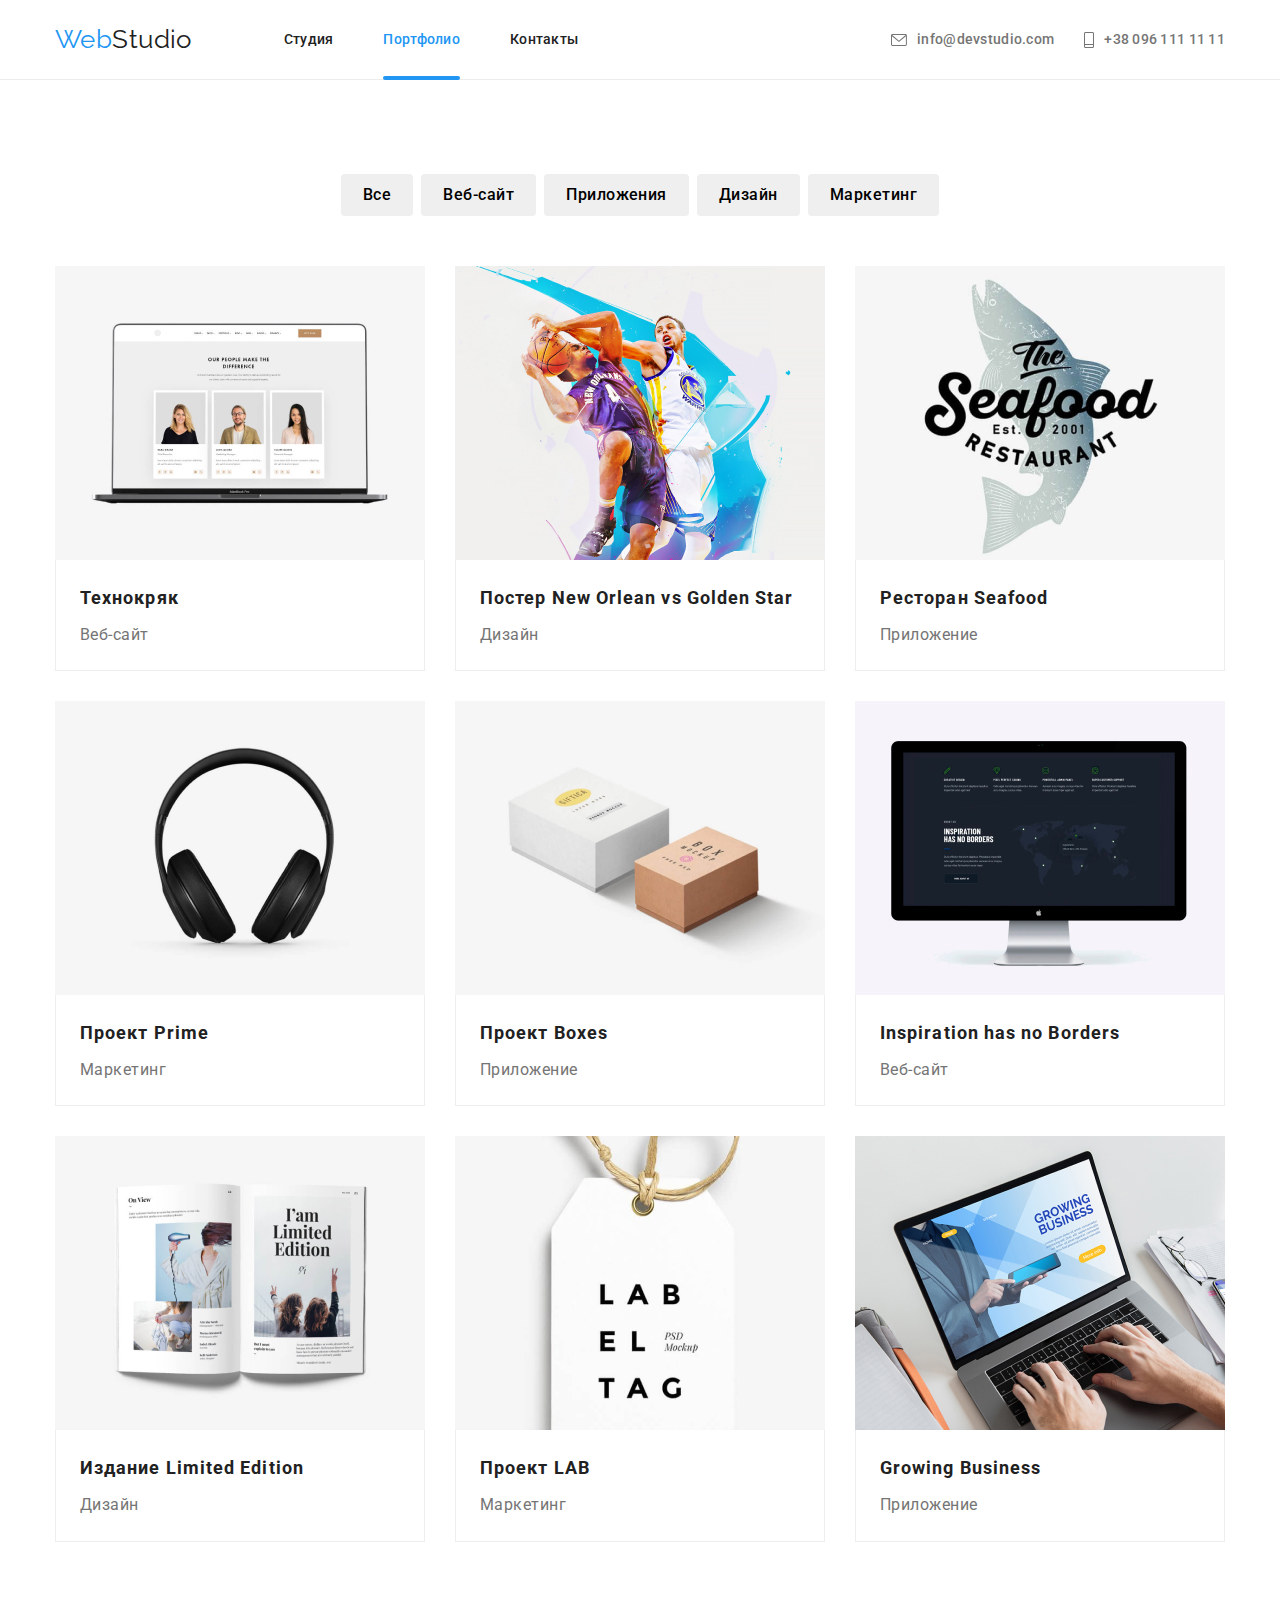
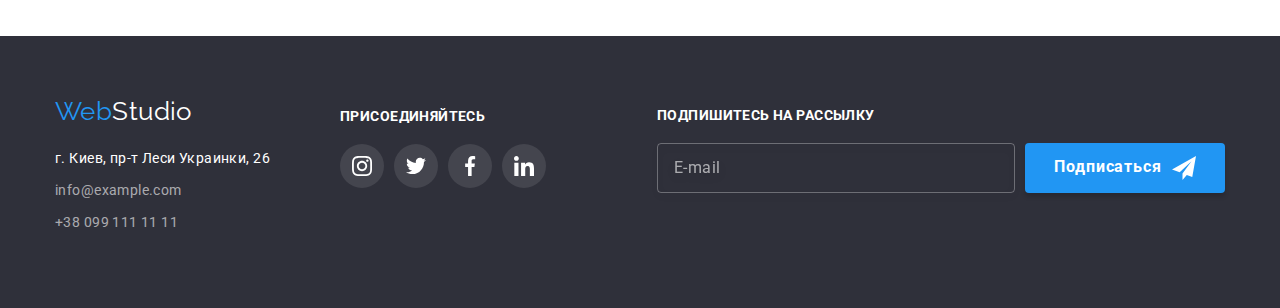
==== commit 5c2a2f9a: "1111" ====
--- a/portfolio.html
+++ b/portfolio.html
@@ -16,7 +16,8 @@
 	<link rel="stylesheet" href="./css/main.min.css">
 	<title>Document</title>
 </head>
-<header class="container">
+<header class="header-border">
+	<div class="container">
 		<div class="roof">
 			<a class="logo-header" href="./index.html">
 				Web<span class="logo-header__web">Studio</span>
@@ -49,11 +50,13 @@
 					</svg>
 			</button>
 		</div>
+	</div>
+		
 		<!-- MObile-menu -->
 		<div class="mobile-menu" data-menu>
 			<ul class="mobile-menu_list">
-				<li class="mobile-menu_list-item"><a class="mobile-menu_list_link current" href="">Студия</a></li>
-				<li class="mobile-menu_list-item"><a class="mobile-menu_list_link" href="">Портфолио</a></li>
+				<li class="mobile-menu_list-item"><a class="mobile-menu_list_link" href="">Студия</a></li>
+				<li class="mobile-menu_list-item"><a class="mobile-menu_list_link current" href="">Портфолио</a></li>
 				<li class="mobile-menu_list-item"><a class="mobile-menu_list_link" href="">Контакты</a></li>
 			</ul>
 			<ul class="mobile-menu_contact">
@@ -232,65 +235,70 @@
 	</section>
 </main>
 <!-- Футер -->
-<footer class="section footer">
-		<div class="container main">
-			<div class="footer-info">
-				<a class="logo-footer" href="./index.html">
-					Web
-					<span class="logo-footer__web">Studio</span>
-				</a>
-				<address class="address-footer">
-					<p class="address">г. Киев, пр-т Леси Украинки, 26</p>
-					<a class="contacts-footer" href="info@example.com">info@example.com</a>
-					<a class="contacts-footer" href="tel:+380991111111">+38 099 111 11 11</a>
-				</address>
+		<footer class="section footer">
+			<div class="container main">
+				<div class="footer-box">
+					<div class="footer-info">
+						<a class="logo-footer" href="./index.html">
+							Web
+							<span class="logo-footer__web">Studio</span>
+						</a>
+						<address class="address-footer">
+							<p class="address">г. Киев, пр-т Леси Украинки, 26</p>
+							<a class="contacts-footer" href="info@example.com">info@example.com</a>
+							<a class="contacts-footer" href="tel:+380991111111">+38 099 111 11 11</a>
+						</address>
+					</div>
+					<div class="join">
+						<h2 class="join__title">Присоединяйтесь</h2>
+						<ul class="join__list">
+							<li class="join__item">
+								<a href="" class="join__link">
+									<svg class="join-icon" width="20px" height="20px">
+										<use href="./images/symbol-defs.svg#icon-instagram1"></use>
+									</svg>
+								</a>
+							</li>
+							<li class="join__item">
+								<a href="" class="join__link">
+									<svg class="join-icon" width="20px" height="20px">
+										<use href="./images/symbol-defs.svg#icon-twitter1"></use>
+									</svg>
+								</a>
+							</li>
+							<li class="join__item">
+								<a href="" class="join__link">
+									<svg class="join-icon" width="20px" height="20px">
+										<use href="./images/symbol-defs.svg#icon-facebook1"></use>
+									</svg>
+								</a>
+							</li>
+							<li class="join__item">
+								<a href="" class="join__link">
+									<svg class="join-icon" width="20px" height="20px">
+										<use href="./images/symbol-defs.svg#icon-linkedin1"></use>
+									</svg>
+								</a>
+							</li>
+						</ul>
+					</div>
+				</div>
+				<form class="follow">
+					<div class="follow__input">
+						<label for="footer-mail" class="follow__title">подпишитесь на рассылку</label>
+						<input class="follow__fill" type="email" name="email" id="footer-mail" placeholder="E-mail" />
+					</div>
+					<button class="follow__button" type="submit">
+						Подписаться
+						<svg class="follow__icon" width="24px" height="24px">
+							<use href="./images/symbol-defs.svg#icon-icon-send"></use>
+						</svg>
+					</button>
+				</form>
 			</div>
-			<div class="join">
-				<h2 class="join__title">Присоединяйтесь</h2>
-				<ul class="join__list">
-					<li class="join__item">
-						<a href="" class="join__link">
-							<svg class="join-icon" width="20px" height="20px">
-								<use href="./images/symbol-defs.svg#icon-instagram1"></use>
-							</svg>
-						</a>
-					</li>
-					<li class="join__item">
-						<a href="" class="join__link">
-							<svg class="join-icon" width="20px" height="20px">
-								<use href="./images/symbol-defs.svg#icon-twitter1"></use>
-							</svg>
-						</a>
-					</li>
-					<li class="join__item">
-						<a href="" class="join__link">
-							<svg class="join-icon" width="20px" height="20px">
-								<use href="./images/symbol-defs.svg#icon-facebook1"></use>
-							</svg>
-						</a>
-					</li>
-					<li class="join__item">
-						<a href="" class="join__link">
-							<svg class="join-icon" width="20px" height="20px">
-								<use href="./images/symbol-defs.svg#icon-linkedin1"></use>
-							</svg>
-						</a>
-					</li>
-				</ul>
-			</div>
-			<form class="follow">
-				<div class="follow__input">
-					<label for="footer-mail" class="follow__title">подпишитесь на рассылку</label>
-					<input class="follow__fill" type="email" name="email" id="footer-mail" placeholder="E-mail">
-				</div>
-				<button class="follow__button" type="submit">Подписаться
-				<svg class="follow__icon" width="24px" height="24px">
-					<use href="./images/symbol-defs.svg#icon-icon-send"></use>
-				</svg>
-				</button>
-			</form>
-		</div>
-	</footer>
+		</footer>
+	<script src="./js/modal.js"></script>
+	<script src="./js/menu.js"></script>
 </body>
 
 </html>--- a/css/main.min.css
+++ b/css/main.min.css
@@ -1 +1 @@
-:root{--main-bg-color: #ffffff;--second-bg-color: #2f303a;--third-bg-color: #f5f4fa;--main-txt-color: #212121;--second-txt-color: #757575;--third-txt-color: #ffffff;--hover-txt-color: #2196f3;--card-shadow: 0px 1px 3px rgba(0, 0, 0, 0.12), 0px 1px 1px rgba(0, 0, 0, 0.14), 0px 2px 1px rgba(0, 0, 0, 0.2);--timing-function: cubic-bezier(0.4, 0, 0.2, 1) }.visually-hidden{position:absolute;width:1px;height:1px;margin:-1px;border:0;padding:0;white-space:nowrap;-webkit-clip-path:inset(100%);clip-path:inset(100%);clip:rect(0 0 0 0);overflow:hidden}body{font-family:Roboto,sans-serif;color:var(--main-txt-color);font-size:14px;letter-spacing:.03em}.section{padding-top:60px;padding-bottom:60px}@media screen and (max-width: 768px){.section{padding-top:60px;padding-bottom:60px}}@media screen and (min-width: 1200px){.section{padding-top:94px;padding-bottom:94px}}.container{width:100%;margin-left:auto;margin-right:auto;padding-left:15px;padding-right:15px}@media screen and (min-width: 480px){.container{max-width:480px}}@media screen and (min-width: 768px){.container{max-width:768px}}@media screen and (min-width: 1200px){.container{max-width:1200px}}img{display:block;width:100%;height:auto}*,*::before,*::after{-webkit-box-sizing:border-box;box-sizing:border-box}h1,h2,h3,h4,ul,p{padding:0;margin-top:0;margin-bottom:0}.logo-header{color:var(--hover-txt-color);text-decoration:none;font-family:Raleway,sans-serif;font-size:26px;line-height:1.2}.logo-header__web{color:var(--main-txt-color)}.logo-footer{display:-webkit-box;display:-ms-flexbox;display:flex;margin-bottom:20px;color:var(--hover-txt-color);text-decoration:none;font-family:Raleway,sans-serif;font-size:26px;line-height:1.2}.logo-footer__web{color:var(--third-txt-color)}.roof{height:60px;-webkit-box-align:center;-ms-flex-align:center;align-items:center;display:-webkit-box;display:-ms-flexbox;display:flex}@media screen and (min-width: 768px){.roof{height:80px}}.cont{display:none;margin-left:auto}@media screen and (min-width: 768px)and (max-width: 1199px){.cont{display:-webkit-box;display:-ms-flexbox;display:flex;-webkit-box-orient:vertical;-webkit-box-direction:normal;-ms-flex-direction:column;flex-direction:column;gap:10px;font-size:12px}}@media screen and (min-width: 1200px){.cont{display:-webkit-inline-box;display:-ms-inline-flexbox;display:inline-flex;gap:30px}}.contacts{display:-webkit-inline-box;display:-ms-inline-flexbox;display:inline-flex;-webkit-box-align:center;-ms-flex-align:center;align-items:center;text-decoration:none;font-weight:500;line-height:1.1;letter-spacing:.02em;color:var(--second-txt-color);fill:var(--second-txt-color);-webkit-transition:color 250ms var(--timing-function);transition:color 250ms var(--timing-function)}.contacts__icon{padding:0;margin-right:10px;-webkit-transition:fill 250ms var(--timing-function);transition:fill 250ms var(--timing-function)}.contacts:not(:last-child){margin-right:50px}@media screen and (min-width: 768px){.contacts:not(:last-child){margin-right:0}}.contacts:hover,.contacts:focus{color:var(--hover-txt-color);fill:var(--hover-txt-color)}.site-nav{margin-left:92px;list-style:none;display:none}@media screen and (min-width: 768px){.site-nav{display:-webkit-box;display:-ms-flexbox;display:flex;margin-left:87px}}@media screen and (min-width: 1200px){.site-nav{margin-left:92px}}.site-nav>.item:not(:last-child){margin-right:50px}.site-nav .current{color:var(--hover-txt-color)}.site-nav .current{position:relative}.site-nav .current::after{content:"";width:100%;height:4px;border-radius:2px;position:absolute;bottom:0;left:0;background-color:var(--hover-txt-color)}.link{display:-webkit-box;display:-ms-flexbox;display:flex;padding-bottom:32px;padding-top:32px;text-decoration:none;font-weight:500;line-height:1.1;letter-spacing:.02em;color:var(--main-txt-color);-webkit-transition:color 250ms var(--timing-function);transition:color 250ms var(--timing-function)}.link:hover,.link:focus{color:var(--hover-txt-color)}.hero{max-width:1600px;height:600px;margin-left:auto;margin-right:auto;padding-top:200px;padding-bottom:200px;text-align:center;background-image:-webkit-gradient(linear, left top, right top, from(rgba(47, 48, 58, 0.4)), to(rgba(47, 48, 58, 0.4))),url(../images/main/background.jpg);background-image:linear-gradient(to right, rgba(47, 48, 58, 0.4), rgba(47, 48, 58, 0.4)),url(../images/main/background.jpg);background-color:var(--second-bg-color)}.hero-title{margin-bottom:30px;color:var(--third-txt-color);font-weight:900;font-size:26px;line-height:42px;letter-spacing:.06em;text-transform:uppercase}@media screen and (min-width: 1200px){.hero-title{font-size:44px;line-height:60px}}.button-order{border-radius:6px;padding:10px 32px;min-width:200px;margin-left:auto;margin-right:auto;background-color:var(--hover-txt-color);color:var(--third-txt-color);font-family:"Roboto";font-weight:700;font-size:16px;line-height:30px;border:none;display:-webkit-box;display:-ms-flexbox;display:flex;-webkit-box-align:center;-ms-flex-align:center;align-items:center;text-align:center;letter-spacing:.06em;border-style:none;cursor:pointer;-webkit-transition:background-color 250ms var(--timing-function);transition:background-color 250ms var(--timing-function)}.button-order:hover,.button-order:focus{background-color:#188ce8}.advant{display:-webkit-box;display:-ms-flexbox;display:flex;-ms-flex-wrap:wrap;flex-wrap:wrap;list-style-type:none;gap:30px}@media screen and (min-width: 768px){.advant__item{-ms-flex-preferred-size:calc((100% - 30px)/2);flex-basis:calc((100% - 30px)/2)}}@media screen and (min-width: 1200px){.advant__item{-ms-flex-preferred-size:calc((100% - 90px)/4);flex-basis:calc((100% - 90px)/4)}}.advant__box{display:-webkit-box;display:-ms-flexbox;display:flex;height:120px;-webkit-box-pack:center;-ms-flex-pack:center;justify-content:center;-webkit-box-align:center;-ms-flex-align:center;align-items:center;margin-bottom:30px;background-color:var(--third-bg-color);border-radius:4px}.advant__title{padding-bottom:10px;font-size:14px;font-weight:700;line-height:1.1;letter-spacing:.03em;text-transform:uppercase;text-align:center;color:var(--main-txt-color)}@media screen and (min-width: 768px){.advant__title{text-align:start}}.advant__txt{font-size:14px;line-height:24px;letter-spacing:.03em;color:var(--second-txt-color)}.wedo{padding-top:0px;display:none}@media screen and (min-width: 1200px){.wedo{display:block}}.wedo__title{margin-bottom:50px;font-family:"Roboto";font-style:normal;font-weight:700;font-size:36px;line-height:42px;text-align:center;letter-spacing:.03em;color:var(--main-txt-color)}.wedo__list{display:-webkit-box;display:-ms-flexbox;display:flex;list-style:none;gap:30px}.wedo__item{position:relative}.wedo__text{font-weight:700;text-transform:uppercase;color:var(--third-txt-color)}.wedo__desc{display:-webkit-box;display:-ms-flexbox;display:flex;-webkit-box-pack:center;-ms-flex-pack:center;justify-content:center;-webkit-box-align:center;-ms-flex-align:center;align-items:center;position:absolute;bottom:0;width:100%;height:70px;background-color:rgba(47,48,58,.8)}.team{background-color:var(--third-bg-color)}@media screen and (max-width: 480px){.team{padding-top:60px;padding-bottom:60px}}.team__title{margin-bottom:30px;font-family:"Roboto";font-style:normal;font-weight:700;font-size:36px;line-height:42px;text-align:center;letter-spacing:.03em;color:var(--main-txt-color)}@media screen and (min-width: 1200px){.team__title{margin-bottom:50px}}.team__list{display:-webkit-box;display:-ms-flexbox;display:flex;-ms-flex-wrap:wrap;flex-wrap:wrap;gap:30px;list-style-type:none}.team__item{background-color:var(--main-bg-color);-webkit-box-shadow:var(--card-shadow);box-shadow:var(--card-shadow);border-radius:0px 0px 4px 4px}@media screen and (min-width: 768px){.team__item{-ms-flex-preferred-size:calc((100% - 30px)/2);flex-basis:calc((100% - 30px)/2)}}@media screen and (min-width: 1200px){.team__item{-ms-flex-preferred-size:calc((100% - 90px)/4);flex-basis:calc((100% - 90px)/4)}}.team__names{margin-bottom:10px;font-family:"Roboto";font-style:normal;font-weight:500;font-size:16px;line-height:19px;text-align:center;letter-spacing:.03em;color:var(--main-txt-color)}.team__positions{font-family:"Roboto";font-style:normal;font-weight:400;font-size:16px;line-height:19px;text-align:center;letter-spacing:.03em;color:var(--second-txt-color)}.team__txt{padding-top:30px}.card_info{margin-bottom:24px}@media screen and (min-width: 1200px){.card_info{margin-bottom:30px}}.network{margin-top:16px;-webkit-box-pack:center;-ms-flex-pack:center;justify-content:center;display:-webkit-box;display:-ms-flexbox;display:flex;height:44px}.network__list{list-style:none;display:-webkit-box;display:-ms-flexbox;display:flex}.network__item:not(:last-child){margin-right:10px}.network__link{fill:#afb1b8;display:-webkit-box;display:-ms-flexbox;display:flex;list-style:none;-webkit-box-align:center;-ms-flex-align:center;align-items:center;-webkit-box-pack:center;-ms-flex-pack:center;justify-content:center;width:44px;height:44px;border-radius:50px;-webkit-transition-property:fill background-color;transition-property:fill background-color;-webkit-transition-duration:250ms;transition-duration:250ms}.network__link:hover,.network__link:focus{fill:var(--third-txt-color);background-color:var(--hover-txt-color)}.clients__title{margin-bottom:30px;font-weight:700;font-size:28px;line-height:33px;text-align:center;letter-spacing:.03em;color:var(--main-txt-color)}@media screen and (min-width: 1200px){.clients__title{margin-bottom:50px;font-size:36px;line-height:42px}}.clients__list{display:-webkit-box;display:-ms-flexbox;display:flex;-ms-flex-wrap:wrap;flex-wrap:wrap;list-style:none;gap:30px}.clients__item{display:-webkit-box;display:-ms-flexbox;display:flex;-ms-flex-wrap:wrap;flex-wrap:wrap;-ms-flex-preferred-size:calc((100% - 30px)/2);flex-basis:calc((100% - 30px)/2);-webkit-box-pack:center;-ms-flex-pack:center;justify-content:center;-webkit-box-align:center;-ms-flex-align:center;align-items:center;height:92px}@media screen and (min-width: 768px){.clients__item{-ms-flex-preferred-size:calc((100% - 60px)/3);flex-basis:calc((100% - 60px)/3)}}@media screen and (min-width: 1200px){.clients__item{-ms-flex-preferred-size:calc((100% - 150px)/6);flex-basis:calc((100% - 150px)/6)}}.clients__link{display:-webkit-box;display:-ms-flexbox;display:flex;-webkit-box-pack:center;-ms-flex-pack:center;justify-content:center;-webkit-box-align:center;-ms-flex-align:center;align-items:center;width:100%;height:92px;border:1px solid #afb1b8;border-radius:4px;fill:#afb1b8;-webkit-transition:fill 250ms var(--timing-function);transition:fill 250ms var(--timing-function)}.clients__link:hover,.clients__link:focus{fill:var(--hover-txt-color);border:1px solid var(--hover-txt-color)}.main{display:-webkit-box;display:-ms-flexbox;display:flex;-webkit-box-align:baseline;-ms-flex-align:baseline;align-items:baseline}.footer{display:-webkit-box;display:-ms-flexbox;display:flex;background-color:var(--second-bg-color);padding-bottom:60px;padding-top:60px}.address{margin-bottom:9px;font-family:"Roboto";font-style:normal;font-weight:400;font-size:14px;line-height:1.71;letter-spacing:.03em;color:var(--third-txt-color)}.contacts-footer{display:-webkit-box;display:-ms-flexbox;display:flex;color:rgba(255,255,255,.6);font-style:normal;text-decoration:none;font-weight:400;line-height:1.71;letter-spacing:.03em}.contacts-footer:not(:last-child){margin-bottom:9px}.join{width:206px;margin-left:70px}.join__title{margin-right:auto;margin-bottom:20px;font-weight:700;font-size:14px;line-height:16px;letter-spacing:.03em;text-transform:uppercase;color:#fff}.join__list{list-style:none;display:-webkit-box;display:-ms-flexbox;display:flex}.join__item:not(:last-child){margin-right:10px}.join__link{display:-webkit-box;display:-ms-flexbox;display:flex;list-style:none;-webkit-box-align:center;-ms-flex-align:center;align-items:center;-webkit-box-pack:center;-ms-flex-pack:center;justify-content:center;width:44px;height:44px;border-radius:50px;background-color:rgba(255,255,255,.1);fill:var(--third-txt-color);-webkit-transition:background-color 250ms var(--timing-function);transition:background-color 250ms var(--timing-function)}.join__link:hover,.join__link:focus{background-color:var(--hover-txt-color)}.follow{display:-webkit-box;display:-ms-flexbox;display:flex;-webkit-box-align:end;-ms-flex-align:end;align-items:end;margin-left:auto}.follow__title{margin-bottom:20px;font-weight:700;font-size:14px;line-height:16px;letter-spacing:.03em;text-transform:uppercase;color:#fff}.follow__input{position:relative;display:-webkit-box;display:-ms-flexbox;display:flex;-webkit-box-orient:vertical;-webkit-box-direction:normal;-ms-flex-direction:column;flex-direction:column}.follow__fill{width:358px;height:50px;padding-left:16px;border:1px solid rgba(255,255,255,.3);border-radius:4px;-webkit-filter:drop-shadow(0px 4px 4px rgba(0, 0, 0, 0.15));filter:drop-shadow(0px 4px 4px rgba(0, 0, 0, 0.15));background-color:rgba(0,0,0,0);color:var(--third-txt-color);cursor:pointer;outline:rgba(0,0,0,0)}.follow::-webkit-input-placeholder{font-weight:400;font-size:16px;line-height:20px;letter-spacing:.03em;color:rgba(255,255,255,.6)}.follow::-moz-placeholder{font-weight:400;font-size:16px;line-height:20px;letter-spacing:.03em;color:rgba(255,255,255,.6)}.follow:-ms-input-placeholder{font-weight:400;font-size:16px;line-height:20px;letter-spacing:.03em;color:rgba(255,255,255,.6)}.follow::-ms-input-placeholder{font-weight:400;font-size:16px;line-height:20px;letter-spacing:.03em;color:rgba(255,255,255,.6)}.follow::placeholder{font-weight:400;font-size:16px;line-height:20px;letter-spacing:.03em;color:rgba(255,255,255,.6)}.follow__button{display:-webkit-box;display:-ms-flexbox;display:flex;margin-left:12px;margin-top:35px;-webkit-box-align:center;-ms-flex-align:center;align-items:center;-webkit-box-pack:center;-ms-flex-pack:center;justify-content:center;width:200px;height:50px;border:rgba(0,0,0,0);-webkit-box-shadow:0px 4px 4px rgba(0,0,0,.15);box-shadow:0px 4px 4px rgba(0,0,0,.15);border-radius:4px;font-weight:700;font-size:16px;line-height:1.8;letter-spacing:.06em;background-color:#2196f3;color:#fff;cursor:pointer}.follow__icon{margin-left:10px;fill:var(--main-bg-color)}.backdrop{position:fixed;top:0;left:0;z-index:999;width:100%;height:100%;background-color:rgba(0,0,0,.2);opacity:1;-webkit-transition:opacity 250ms var(--timing-function);transition:opacity 250ms var(--timing-function)}.backdrop.is-hidden{opacity:0;pointer-events:none}.backdrop.is-hidden .modal{-webkit-transform:scale(1.1) translate(-50%, -50%);transform:scale(1.1) translate(-50%, -50%)}.close-button{position:absolute;top:8px;right:8px;display:-webkit-box;display:-ms-flexbox;display:flex;-webkit-box-pack:center;-ms-flex-pack:center;justify-content:center;-webkit-box-align:center;-ms-flex-align:center;align-items:center;padding:0;width:30px;height:30px;border:1px solid rgba(0,0,0,.1);background-color:var(--main-bg-color);border-radius:50%;cursor:pointer}.close-button:hover{fill:var(--hover-txt-color)}.form-title{display:block;margin-bottom:15px;font-weight:700;font-size:20px;line-height:23px;text-align:center;letter-spacing:.03em;color:var(--main-txt-color)}.form-box{padding:40px}.modal{position:absolute;top:50%;left:50%;-webkit-transform:scale(1) translate(-50%, -50%);transform:scale(1) translate(-50%, -50%);width:528px;height:581px;background-color:var(--main-bg-color);-webkit-transition:-webkit-transform 250ms var(--timing-function);transition:-webkit-transform 250ms var(--timing-function);transition:transform 250ms var(--timing-function);transition:transform 250ms var(--timing-function), -webkit-transform 250ms var(--timing-function)}.modal__fill{position:relative;display:-webkit-box;display:-ms-flexbox;display:flex;-webkit-box-orient:vertical;-webkit-box-direction:normal;-ms-flex-direction:column;flex-direction:column;margin-bottom:10px}.modal__icon{position:absolute;bottom:11px;left:12px;fill:var(--main-txt-color)}.modal__txt{margin-bottom:4px;text-align:start;font-weight:400;font-size:12px;line-height:14px;letter-spacing:.01em;color:var(--second-txt-color)}.modal__arg{font-weight:400;font-size:14px;line-height:24px;letter-spacing:.03em;color:var(--second-txt-color)}.modal__cond{color:var(--hover-txt-color)}.modal__area{height:40px;padding-left:42px;border:1px solid rgba(33,33,33,.2);border-radius:4px;outline:rgba(0,0,0,0);cursor:pointer}.modal__area:focus+.modal__icon{fill:var(--hover-txt-color)}.modal__area+.modal__icon{-webkit-transition:fill 250ms var(--timing-function),border 250ms var(--timing-function);transition:fill 250ms var(--timing-function),border 250ms var(--timing-function)}.modal__area:focus{border:1px solid var(--hover-txt-color)}.modal__comment{height:120px;padding:12px 16px;margin-bottom:20px;border:1px solid rgba(33,33,33,.2);border-radius:4px;resize:none;outline:rgba(0,0,0,0);cursor:pointer;-webkit-transition:border 250ms var(--timing-function);transition:border 250ms var(--timing-function)}.modal__comment:focus{border:1px solid var(--hover-txt-color)}.modal__comment::-webkit-input-placeholder{font-weight:400;font-size:12px;line-height:14px;letter-spacing:.01em;color:rgba(117,117,117,.5)}.modal__comment::-moz-placeholder{font-weight:400;font-size:12px;line-height:14px;letter-spacing:.01em;color:rgba(117,117,117,.5)}.modal__comment:-ms-input-placeholder{font-weight:400;font-size:12px;line-height:14px;letter-spacing:.01em;color:rgba(117,117,117,.5)}.modal__comment::-ms-input-placeholder{font-weight:400;font-size:12px;line-height:14px;letter-spacing:.01em;color:rgba(117,117,117,.5)}.modal__comment::placeholder{font-weight:400;font-size:12px;line-height:14px;letter-spacing:.01em;color:rgba(117,117,117,.5)}.modal-check{display:-webkit-box;display:-ms-flexbox;display:flex;-webkit-box-align:center;-ms-flex-align:center;align-items:center;-webkit-box-pack:center;-ms-flex-pack:center;justify-content:center;gap:8px;margin-bottom:30px;-webkit-user-select:none;-moz-user-select:none;-ms-user-select:none;user-select:none}.modal-check__icon{display:-webkit-inline-box;display:-ms-inline-flexbox;display:inline-flex;-webkit-box-pack:center;-ms-flex-pack:center;justify-content:center;-webkit-box-align:center;-ms-flex-align:center;align-items:center;width:16px;height:15px;outline:2px solid var(--main-txt-color);outline-offset:-2px;border-radius:2px;cursor:pointer;-webkit-transition-property:background-color,outline;transition-property:background-color,outline;-webkit-transition-duration:250ms;transition-duration:250ms;-webkit-transition-timing-function:var(--timing-function);transition-timing-function:var(--timing-function)}.modal-check__custom{fill:var(--third-txt-color)}.modal-checkbox:checked+.modal-check__icon{outline:rgba(0,0,0,0);background-color:var(--hover-txt-color)}.modal-button{width:200px;height:50px;padding:0;background-color:var(--hover-txt-color);-webkit-box-shadow:0px 4px 4px rgba(0,0,0,.15);box-shadow:0px 4px 4px rgba(0,0,0,.15);border-radius:4px;border:rgba(0,0,0,0);cursor:pointer;font-weight:700;font-size:16px;line-height:30px;letter-spacing:.06em;color:var(--third-txt-color)}.header{border-bottom:1px solid #ececec;height:80px}.border{padding:20px 24px;border:1px solid #eee;border-top:none}.portfolio-cards{display:-webkit-box;display:-ms-flexbox;display:flex;-ms-flex-wrap:wrap;flex-wrap:wrap;list-style-type:none;margin-left:-30px;margin-top:-30px}.portfolio-cards>.item{-ms-flex-preferred-size:calc((100% - 90px)/3);flex-basis:calc((100% - 90px)/3);margin-left:30px;margin-top:30px;-webkit-transition-property:-webkit-box-shadow;transition-property:-webkit-box-shadow;transition-property:box-shadow;transition-property:box-shadow, -webkit-box-shadow;-webkit-transition-duration:250ms;transition-duration:250ms}.portfolio-cards>.item:nth-child(3n){margin-right:0}.portfolio-cards>.item:hover,.portfolio-cards>.item:focus{-webkit-box-shadow:0px 1px 1px rgba(0,0,0,.12),0px 4px 4px rgba(0,0,0,.06),1px 4px 6px rgba(0,0,0,.16);box-shadow:0px 1px 1px rgba(0,0,0,.12),0px 4px 4px rgba(0,0,0,.06),1px 4px 6px rgba(0,0,0,.16)}.portfolio-cards>.item:hover .overlay{-webkit-transform:translateY(0);transform:translateY(0)}.portfolio-link{text-decoration:none}.portfolio-list{margin-bottom:4px;font-size:18px;line-height:2;letter-spacing:.06em;color:var(--main-txt-color)}.portfolio-expl{font-size:16px;line-height:1.9;letter-spacing:.03em;color:var(--second-txt-color)}.portfolio{padding-bottom:94px}.portfolio-thumb{position:relative;overflow:hidden}.overlay{position:absolute;top:0;left:0;-webkit-transform:translateY(100%);transform:translateY(100%);display:-webkit-box;display:-ms-flexbox;display:flex;width:100%;height:100%;padding:63px 24px;background-color:rgba(33,150,243,.9);-webkit-transition:-webkit-transform 250ms var(--timing-function);transition:-webkit-transform 250ms var(--timing-function);transition:transform 250ms var(--timing-function);transition:transform 250ms var(--timing-function), -webkit-transform 250ms var(--timing-function)}.overlay-desc{font-weight:400;font-size:18px;line-height:28px;letter-spacing:.03em;color:#fff}.filter-list{padding:8px 22px;border-radius:4px;cursor:pointer;border:none;font-family:inherit;font-weight:500;font-size:16px;line-height:1.6;letter-spacing:.03em;-webkit-transition-property:color background-color;transition-property:color background-color;-webkit-transition-duration:250ms;transition-duration:250ms}.filter-list:hover,.filter-list:focus{-webkit-box-shadow:0px 3px 1px rgba(0,0,0,.1),0px 1px 2px rgba(0,0,0,.08),0px 2px 2px rgba(0,0,0,.12);box-shadow:0px 3px 1px rgba(0,0,0,.1),0px 1px 2px rgba(0,0,0,.08),0px 2px 2px rgba(0,0,0,.12);background-color:var(--hover-txt-color);color:var(--third-txt-color)}.con{margin-bottom:90px;height:80px;-webkit-box-align:center;-ms-flex-align:center;align-items:center;display:-webkit-box;display:-ms-flexbox;display:flex}.filter-button{margin-bottom:50px;display:-webkit-box;display:-ms-flexbox;display:flex;-webkit-box-pack:center;-ms-flex-pack:center;justify-content:center;list-style:none}.filter-button>.item:not(:last-child){margin-right:8px}.mobile-menu_btn{background-color:rgba(0,0,0,0);width:40px;height:40px;border:none;z-index:100;display:-webkit-box;display:-ms-flexbox;display:flex;-webkit-box-pack:center;-ms-flex-pack:center;justify-content:center;-webkit-box-align:center;-ms-flex-align:center;align-items:center;margin-left:auto}@media screen and (min-width: 768px){.mobile-menu_btn{display:none}}.mobile-menu{position:fixed;top:0;left:0;-webkit-transform:translateX(100%);transform:translateX(100%);width:100vw;height:100vh;padding:48px 40px;z-index:10;display:-webkit-box;display:-ms-flexbox;display:flex;-webkit-box-orient:vertical;-webkit-box-direction:normal;-ms-flex-direction:column;flex-direction:column;-webkit-transition:-webkit-transform 500ms;transition:-webkit-transform 500ms;transition:transform 500ms;transition:transform 500ms, -webkit-transform 500ms;background-color:#fff}.mobile-menu.is-open{-webkit-transform:translateX(0);transform:translateX(0)}.mobile-menu_list{list-style:none;margin-bottom:auto}.mobile-menu_list-item:not(:last-child){margin-bottom:32px}.mobile-menu_list_link{text-decoration:none;font-weight:500;font-size:40px;line-height:47px;letter-spacing:.02em;color:#212121}.mobile-menu_list .current{color:#2196f3}.mobile-menu_contact{list-style:none;margin-bottom:64px}.mobile-menu_contact-item:not(:last-child){margin-bottom:32px}.mobile-menu_contact_phone{text-decoration:none;font-weight:500;font-size:34px;line-height:40px;margin-bottom:32px;letter-spacing:.02em;color:#2196f3}.mobile-menu_contact_email{text-decoration:none;font-weight:500;font-size:24px;line-height:28px;letter-spacing:.02em;color:#757575}.mobile-menu_network{list-style:none;display:-webkit-box;display:-ms-flexbox;display:flex;-ms-flex-wrap:wrap;flex-wrap:wrap;-webkit-box-align:center;-ms-flex-align:center;align-items:center;font-weight:500;font-size:18px;line-height:22px;letter-spacing:.02em;color:#2196f3}.mobile-menu_network_link{text-decoration:none;font-weight:500;font-size:18px;line-height:22px;letter-spacing:.02em;color:#2196f3}.mobile-menu_network-item:not(:last-child){border-right:1px solid rgba(33,33,33,.2);margin-right:10px;padding-right:10px}.mobile-menu_close{-webkit-transition:500ms;transition:500ms;opacity:0}.mobile-menu_btn.is-open .mobile-menu_close{opacity:1}.mobile-menu_burger{-webkit-transition:500ms;transition:500ms}.mobile-menu_btn.is-open .mobile-menu_burger{opacity:0}/*# sourceMappingURL=main.min.css.map */+:root{--main-bg-color: #ffffff;--second-bg-color: #2f303a;--third-bg-color: #f5f4fa;--main-txt-color: #212121;--second-txt-color: #757575;--third-txt-color: #ffffff;--hover-txt-color: #2196f3;--card-shadow: 0px 1px 3px rgba(0, 0, 0, 0.12), 0px 1px 1px rgba(0, 0, 0, 0.14), 0px 2px 1px rgba(0, 0, 0, 0.2);--timing-function: cubic-bezier(0.4, 0, 0.2, 1) }.visually-hidden{position:absolute;width:1px;height:1px;margin:-1px;border:0;padding:0;white-space:nowrap;-webkit-clip-path:inset(100%);clip-path:inset(100%);clip:rect(0 0 0 0);overflow:hidden}body{font-family:Roboto,sans-serif;color:var(--main-txt-color);font-size:14px;letter-spacing:.03em}body.no-scroll{overflow:hidden}.section{padding-top:60px;padding-bottom:60px}@media screen and (max-width: 768px){.section{padding-top:60px;padding-bottom:60px}}@media screen and (min-width: 1200px){.section{padding-top:94px;padding-bottom:94px}}.container{width:100%;margin-left:auto;margin-right:auto;padding-left:15px;padding-right:15px}@media screen and (min-width: 480px){.container{max-width:480px}}@media screen and (min-width: 768px){.container{max-width:768px}}@media screen and (min-width: 1200px){.container{max-width:1200px}}img{display:block;width:100%;height:auto}*,*::before,*::after{-webkit-box-sizing:border-box;box-sizing:border-box}h1,h2,h3,h4,ul,p{padding:0;margin-top:0;margin-bottom:0}.logo-header{color:var(--hover-txt-color);text-decoration:none;font-family:Raleway,sans-serif;font-size:26px;line-height:1.2}.logo-header__web{color:var(--main-txt-color)}.logo-footer{display:-webkit-box;display:-ms-flexbox;display:flex;-webkit-box-pack:center;-ms-flex-pack:center;justify-content:center;margin-bottom:20px;color:var(--hover-txt-color);text-decoration:none;font-family:Raleway,sans-serif;font-size:24px;line-height:28px}@media screen and (min-width: 1200px){.logo-footer{font-size:26px;line-height:31px;-webkit-box-pack:start;-ms-flex-pack:start;justify-content:flex-start}}.logo-footer__web{color:var(--third-txt-color)}@media screen and (min-width: 1200px){.logo-footer{margin-right:20px}}.roof{height:60px;-webkit-box-align:center;-ms-flex-align:center;align-items:center;display:-webkit-box;display:-ms-flexbox;display:flex}@media screen and (min-width: 768px){.roof{height:80px}}.cont{display:none;margin-left:auto}@media screen and (min-width: 768px)and (max-width: 1199px){.cont{display:-webkit-box;display:-ms-flexbox;display:flex;-webkit-box-orient:vertical;-webkit-box-direction:normal;-ms-flex-direction:column;flex-direction:column;gap:10px;font-size:12px}}@media screen and (min-width: 1200px){.cont{display:-webkit-inline-box;display:-ms-inline-flexbox;display:inline-flex;gap:30px}}.contacts{display:-webkit-inline-box;display:-ms-inline-flexbox;display:inline-flex;-webkit-box-align:center;-ms-flex-align:center;align-items:center;text-decoration:none;font-weight:500;line-height:1.1;letter-spacing:.02em;color:var(--second-txt-color);fill:var(--second-txt-color);-webkit-transition:color 250ms var(--timing-function);transition:color 250ms var(--timing-function)}.contacts__icon{padding:0;margin-right:10px;-webkit-transition:fill 250ms var(--timing-function);transition:fill 250ms var(--timing-function)}.contacts:not(:last-child){margin-right:50px}@media screen and (min-width: 768px){.contacts:not(:last-child){margin-right:0}}.contacts:hover,.contacts:focus{color:var(--hover-txt-color);fill:var(--hover-txt-color)}.site-nav{margin-left:92px;list-style:none;display:none}@media screen and (min-width: 768px){.site-nav{display:-webkit-box;display:-ms-flexbox;display:flex;margin-left:87px}}@media screen and (min-width: 1200px){.site-nav{margin-left:92px}}.site-nav>.item:not(:last-child){margin-right:50px}.site-nav .current{color:var(--hover-txt-color)}.site-nav .current{position:relative}.site-nav .current::after{content:"";width:100%;height:4px;border-radius:2px;position:absolute;bottom:0;left:0;background-color:var(--hover-txt-color)}.link{display:-webkit-box;display:-ms-flexbox;display:flex;padding-bottom:32px;padding-top:32px;text-decoration:none;font-weight:500;line-height:1.1;letter-spacing:.02em;color:var(--main-txt-color);-webkit-transition:color 250ms var(--timing-function);transition:color 250ms var(--timing-function)}.link:hover,.link:focus{color:var(--hover-txt-color)}.hero{max-width:1600px;height:600px;margin-left:auto;margin-right:auto;padding-top:200px;padding-bottom:200px;text-align:center;background-image:-webkit-gradient(linear, left top, right top, from(rgba(47, 48, 58, 0.4)), to(rgba(47, 48, 58, 0.4))),url(../images/main/background.jpg);background-image:linear-gradient(to right, rgba(47, 48, 58, 0.4), rgba(47, 48, 58, 0.4)),url(../images/main/background.jpg);background-color:var(--second-bg-color)}.hero-title{margin-bottom:30px;color:var(--third-txt-color);font-weight:900;font-size:26px;line-height:42px;letter-spacing:.06em;text-transform:uppercase}@media screen and (min-width: 1200px){.hero-title{font-size:44px;line-height:60px}}.button-order{border-radius:6px;padding:10px 32px;min-width:200px;margin-left:auto;margin-right:auto;background-color:var(--hover-txt-color);color:var(--third-txt-color);font-family:"Roboto";font-weight:700;font-size:16px;line-height:30px;border:none;display:-webkit-box;display:-ms-flexbox;display:flex;-webkit-box-align:center;-ms-flex-align:center;align-items:center;text-align:center;letter-spacing:.06em;border-style:none;cursor:pointer;-webkit-transition:background-color 250ms var(--timing-function);transition:background-color 250ms var(--timing-function)}.button-order:hover,.button-order:focus{background-color:#188ce8}.advant{display:-webkit-box;display:-ms-flexbox;display:flex;-ms-flex-wrap:wrap;flex-wrap:wrap;list-style-type:none;gap:30px}@media screen and (min-width: 768px){.advant__item{-ms-flex-preferred-size:calc((100% - 30px)/2);flex-basis:calc((100% - 30px)/2)}}@media screen and (min-width: 1200px){.advant__item{-ms-flex-preferred-size:calc((100% - 90px)/4);flex-basis:calc((100% - 90px)/4)}}.advant__box{display:-webkit-box;display:-ms-flexbox;display:flex;height:120px;-webkit-box-pack:center;-ms-flex-pack:center;justify-content:center;-webkit-box-align:center;-ms-flex-align:center;align-items:center;margin-bottom:30px;background-color:var(--third-bg-color);border-radius:4px}.advant__title{padding-bottom:10px;font-size:14px;font-weight:700;line-height:1.1;letter-spacing:.03em;text-transform:uppercase;text-align:center;color:var(--main-txt-color)}@media screen and (min-width: 768px){.advant__title{text-align:start}}.advant__txt{font-size:14px;line-height:24px;letter-spacing:.03em;color:var(--second-txt-color)}.wedo{padding-top:0px;display:none}@media screen and (min-width: 1200px){.wedo{display:block}}.wedo__title{margin-bottom:50px;font-family:"Roboto";font-style:normal;font-weight:700;font-size:36px;line-height:42px;text-align:center;letter-spacing:.03em;color:var(--main-txt-color)}.wedo__list{display:-webkit-box;display:-ms-flexbox;display:flex;list-style:none;gap:30px}.wedo__item{position:relative}.wedo__text{font-weight:700;text-transform:uppercase;color:var(--third-txt-color)}.wedo__desc{display:-webkit-box;display:-ms-flexbox;display:flex;-webkit-box-pack:center;-ms-flex-pack:center;justify-content:center;-webkit-box-align:center;-ms-flex-align:center;align-items:center;position:absolute;bottom:0;width:100%;height:70px;background-color:rgba(47,48,58,.8)}.team{background-color:var(--third-bg-color)}@media screen and (max-width: 480px){.team{padding-top:60px;padding-bottom:60px}}.team__title{margin-bottom:30px;font-family:"Roboto";font-style:normal;font-weight:700;font-size:36px;line-height:42px;text-align:center;letter-spacing:.03em;color:var(--main-txt-color)}@media screen and (min-width: 1200px){.team__title{margin-bottom:50px}}.team__list{display:-webkit-box;display:-ms-flexbox;display:flex;-ms-flex-wrap:wrap;flex-wrap:wrap;gap:30px;list-style-type:none}.team__item{background-color:var(--main-bg-color);-webkit-box-shadow:var(--card-shadow);box-shadow:var(--card-shadow);border-radius:0px 0px 4px 4px}@media screen and (min-width: 768px){.team__item{-ms-flex-preferred-size:calc((100% - 30px)/2);flex-basis:calc((100% - 30px)/2)}}@media screen and (min-width: 1200px){.team__item{-ms-flex-preferred-size:calc((100% - 90px)/4);flex-basis:calc((100% - 90px)/4)}}.team__names{margin-bottom:10px;font-family:"Roboto";font-style:normal;font-weight:500;font-size:16px;line-height:19px;text-align:center;letter-spacing:.03em;color:var(--main-txt-color)}.team__positions{font-family:"Roboto";font-style:normal;font-weight:400;font-size:16px;line-height:19px;text-align:center;letter-spacing:.03em;color:var(--second-txt-color)}.team__txt{padding-top:30px}.card_info{margin-bottom:24px}@media screen and (min-width: 1200px){.card_info{margin-bottom:30px}}.network{margin-top:16px;-webkit-box-pack:center;-ms-flex-pack:center;justify-content:center;display:-webkit-box;display:-ms-flexbox;display:flex;height:44px}.network__list{list-style:none;display:-webkit-box;display:-ms-flexbox;display:flex}.network__item:not(:last-child){margin-right:10px}.network__link{fill:#afb1b8;display:-webkit-box;display:-ms-flexbox;display:flex;list-style:none;-webkit-box-align:center;-ms-flex-align:center;align-items:center;-webkit-box-pack:center;-ms-flex-pack:center;justify-content:center;width:44px;height:44px;border-radius:50px;-webkit-transition-property:fill background-color;transition-property:fill background-color;-webkit-transition-duration:250ms;transition-duration:250ms}.network__link:hover,.network__link:focus{fill:var(--third-txt-color);background-color:var(--hover-txt-color)}.clients__title{margin-bottom:30px;font-weight:700;font-size:28px;line-height:33px;text-align:center;letter-spacing:.03em;color:var(--main-txt-color)}@media screen and (min-width: 1200px){.clients__title{margin-bottom:50px;font-size:36px;line-height:42px}}.clients__list{display:-webkit-box;display:-ms-flexbox;display:flex;-ms-flex-wrap:wrap;flex-wrap:wrap;list-style:none;gap:30px}.clients__item{display:-webkit-box;display:-ms-flexbox;display:flex;-ms-flex-wrap:wrap;flex-wrap:wrap;-ms-flex-preferred-size:calc((100% - 30px)/2);flex-basis:calc((100% - 30px)/2);-webkit-box-pack:center;-ms-flex-pack:center;justify-content:center;-webkit-box-align:center;-ms-flex-align:center;align-items:center;height:92px}@media screen and (min-width: 768px){.clients__item{-ms-flex-preferred-size:calc((100% - 60px)/3);flex-basis:calc((100% - 60px)/3)}}@media screen and (min-width: 1200px){.clients__item{-ms-flex-preferred-size:calc((100% - 150px)/6);flex-basis:calc((100% - 150px)/6)}}.clients__link{display:-webkit-box;display:-ms-flexbox;display:flex;-webkit-box-pack:center;-ms-flex-pack:center;justify-content:center;-webkit-box-align:center;-ms-flex-align:center;align-items:center;width:100%;height:92px;border:1px solid #afb1b8;border-radius:4px;fill:#afb1b8;-webkit-transition:fill 250ms var(--timing-function);transition:fill 250ms var(--timing-function)}.clients__link:hover,.clients__link:focus{fill:var(--hover-txt-color);border:1px solid var(--hover-txt-color)}@media screen and (min-width: 1200px){.main{display:-webkit-box;display:-ms-flexbox;display:flex;-webkit-box-align:baseline;-ms-flex-align:baseline;align-items:baseline}}.footer{display:-webkit-box;display:-ms-flexbox;display:flex;background-color:var(--second-bg-color);padding-bottom:60px;padding-top:60px}@media screen and (min-width: 768px)and (max-width: 1199px){.footer-box{display:-webkit-box;display:-ms-flexbox;display:flex;-ms-flex-pack:distribute;justify-content:space-around}}@media screen and (min-width: 1200px){.footer-box{display:-webkit-box;display:-ms-flexbox;display:flex;-ms-flex-pack:distribute;justify-content:space-around}}@media screen and (min-width: 1200px){.footer-info{margin-right:70px}}.address{font-family:"Roboto";font-style:normal;font-weight:400;font-size:14px;line-height:1.71;letter-spacing:.03em;color:var(--third-txt-color)}.address-footer{display:-webkit-box;display:-ms-flexbox;display:flex;-webkit-box-orient:vertical;-webkit-box-direction:normal;-ms-flex-direction:column;flex-direction:column;-webkit-box-align:center;-ms-flex-align:center;align-items:center;margin-bottom:60px;gap:8px}@media screen and (min-width: 1200px){.address-footer{-webkit-box-align:start;-ms-flex-align:start;align-items:flex-start;margin-bottom:0}}.contacts-footer{display:-webkit-box;display:-ms-flexbox;display:flex;color:rgba(255,255,255,.6);font-style:normal;text-decoration:none;font-weight:400;line-height:1.71;letter-spacing:.03em}.join{display:-webkit-box;display:-ms-flexbox;display:flex;-webkit-box-orient:vertical;-webkit-box-direction:normal;-ms-flex-direction:column;flex-direction:column;-webkit-box-align:center;-ms-flex-align:center;align-items:center;margin-left:auto;margin-right:auto;width:206px}@media screen and (min-width: 768px){.join{margin:0}}@media screen and (min-width: 1200px){.join{-webkit-box-align:start;-ms-flex-align:start;align-items:flex-start;margin-top:12px}}.join__title{margin-bottom:20px;font-weight:700;font-size:14px;line-height:16px;letter-spacing:.03em;text-transform:uppercase;color:#fff}.join__list{list-style:none;display:-webkit-box;display:-ms-flexbox;display:flex}.join__item:not(:last-child){margin-right:10px}.join__link{display:-webkit-box;display:-ms-flexbox;display:flex;list-style:none;-webkit-box-align:center;-ms-flex-align:center;align-items:center;-webkit-box-pack:center;-ms-flex-pack:center;justify-content:center;margin-bottom:60px;width:44px;height:44px;border-radius:50px;background-color:rgba(255,255,255,.1);fill:var(--third-txt-color);-webkit-transition:background-color 250ms var(--timing-function);transition:background-color 250ms var(--timing-function)}.join__link:hover,.join__link:focus{background-color:var(--hover-txt-color)}.follow{display:block}@media screen and (min-width: 1200px){.follow{display:-webkit-box;display:-ms-flexbox;display:flex;-webkit-box-align:end;-ms-flex-align:end;align-items:end;margin-left:auto}}.follow__title{margin-bottom:20px;font-weight:700;font-size:14px;line-height:16px;letter-spacing:.03em;text-transform:uppercase;color:#fff}@media screen and (min-width: 1200px){.follow__title{text-align:start}}.follow__input{position:relative;text-align:center}@media screen and (min-width: 768px){.follow__input{max-width:450px;margin-left:auto;margin-right:auto}}@media screen and (min-width: 1200px){.follow__input{position:relative;display:-webkit-box;display:-ms-flexbox;display:flex;-webkit-box-orient:vertical;-webkit-box-direction:normal;-ms-flex-direction:column;flex-direction:column;margin-top:5px}}.follow__fill{width:100%;height:50px;margin-top:20px;margin-bottom:20px;padding-left:16px;border:1px solid rgba(255,255,255,.3);border-radius:4px;-webkit-filter:drop-shadow(0px 4px 4px rgba(0, 0, 0, 0.15));filter:drop-shadow(0px 4px 4px rgba(0, 0, 0, 0.15));background-color:rgba(0,0,0,0);color:var(--third-txt-color);cursor:pointer;outline:rgba(0,0,0,0)}.follow__fill::-webkit-input-placeholder{font-weight:400;font-size:16px;line-height:20px;letter-spacing:.03em;color:rgba(255,255,255,.6)}.follow__fill::-moz-placeholder{font-weight:400;font-size:16px;line-height:20px;letter-spacing:.03em;color:rgba(255,255,255,.6)}.follow__fill:-ms-input-placeholder{font-weight:400;font-size:16px;line-height:20px;letter-spacing:.03em;color:rgba(255,255,255,.6)}.follow__fill::-ms-input-placeholder{font-weight:400;font-size:16px;line-height:20px;letter-spacing:.03em;color:rgba(255,255,255,.6)}.follow__fill::placeholder{font-weight:400;font-size:16px;line-height:20px;letter-spacing:.03em;color:rgba(255,255,255,.6)}@media screen and (min-width: 1200px){.follow__fill{width:358px;margin:0}}.follow__button{display:-webkit-box;display:-ms-flexbox;display:flex;margin-left:auto;margin-right:auto;-webkit-box-align:center;-ms-flex-align:center;align-items:center;-webkit-box-pack:center;-ms-flex-pack:center;justify-content:center;width:200px;height:50px;border:rgba(0,0,0,0);-webkit-box-shadow:0px 4px 4px rgba(0,0,0,.15);box-shadow:0px 4px 4px rgba(0,0,0,.15);border-radius:4px;font-weight:700;font-size:16px;line-height:1.8;letter-spacing:.06em;background-color:#2196f3;color:#fff;cursor:pointer}@media screen and (min-width: 1200px){.follow__button{margin-left:10px}}.follow__icon{margin-left:10px;fill:var(--main-bg-color)}.backdrop{position:fixed;top:0;left:0;z-index:999;width:100%;height:100%;background-color:rgba(0,0,0,.2);opacity:1;-webkit-transition:opacity 250ms var(--timing-function);transition:opacity 250ms var(--timing-function)}.backdrop.is-hidden{opacity:0;pointer-events:none}.backdrop.is-hidden .modal{-webkit-transform:scale(1.1) translate(-50%, -50%);transform:scale(1.1) translate(-50%, -50%)}.close-button{position:absolute;top:8px;right:8px;display:-webkit-box;display:-ms-flexbox;display:flex;-webkit-box-pack:center;-ms-flex-pack:center;justify-content:center;-webkit-box-align:center;-ms-flex-align:center;align-items:center;padding:0;width:30px;height:30px;border:1px solid rgba(0,0,0,.1);background-color:var(--main-bg-color);border-radius:50%;cursor:pointer}.close-button:hover{fill:var(--hover-txt-color)}.form-title{display:block;margin-bottom:15px;font-weight:700;font-size:20px;line-height:23px;text-align:center;letter-spacing:.03em;color:var(--main-txt-color)}.form-box{padding:40px}.modal{position:absolute;top:50%;left:50%;-webkit-transform:scale(1) translate(-50%, -50%);transform:scale(1) translate(-50%, -50%);width:528px;height:581px;background-color:var(--main-bg-color);-webkit-transition:-webkit-transform 250ms var(--timing-function);transition:-webkit-transform 250ms var(--timing-function);transition:transform 250ms var(--timing-function);transition:transform 250ms var(--timing-function), -webkit-transform 250ms var(--timing-function)}.modal__fill{position:relative;display:-webkit-box;display:-ms-flexbox;display:flex;-webkit-box-orient:vertical;-webkit-box-direction:normal;-ms-flex-direction:column;flex-direction:column;margin-bottom:10px}.modal__icon{position:absolute;bottom:11px;left:12px;fill:var(--main-txt-color)}.modal__txt{margin-bottom:4px;text-align:start;font-weight:400;font-size:12px;line-height:14px;letter-spacing:.01em;color:var(--second-txt-color)}.modal__arg{font-weight:400;font-size:14px;line-height:24px;letter-spacing:.03em;color:var(--second-txt-color)}.modal__cond{color:var(--hover-txt-color)}.modal__area{height:40px;padding-left:42px;border:1px solid rgba(33,33,33,.2);border-radius:4px;outline:rgba(0,0,0,0);cursor:pointer}.modal__area:focus+.modal__icon{fill:var(--hover-txt-color)}.modal__area+.modal__icon{-webkit-transition:fill 250ms var(--timing-function),border 250ms var(--timing-function);transition:fill 250ms var(--timing-function),border 250ms var(--timing-function)}.modal__area:focus{border:1px solid var(--hover-txt-color)}.modal__comment{height:120px;padding:12px 16px;margin-bottom:20px;border:1px solid rgba(33,33,33,.2);border-radius:4px;resize:none;outline:rgba(0,0,0,0);cursor:pointer;-webkit-transition:border 250ms var(--timing-function);transition:border 250ms var(--timing-function)}.modal__comment:focus{border:1px solid var(--hover-txt-color)}.modal__comment::-webkit-input-placeholder{font-weight:400;font-size:12px;line-height:14px;letter-spacing:.01em;color:rgba(117,117,117,.5)}.modal__comment::-moz-placeholder{font-weight:400;font-size:12px;line-height:14px;letter-spacing:.01em;color:rgba(117,117,117,.5)}.modal__comment:-ms-input-placeholder{font-weight:400;font-size:12px;line-height:14px;letter-spacing:.01em;color:rgba(117,117,117,.5)}.modal__comment::-ms-input-placeholder{font-weight:400;font-size:12px;line-height:14px;letter-spacing:.01em;color:rgba(117,117,117,.5)}.modal__comment::placeholder{font-weight:400;font-size:12px;line-height:14px;letter-spacing:.01em;color:rgba(117,117,117,.5)}.modal-check{display:-webkit-box;display:-ms-flexbox;display:flex;-webkit-box-align:center;-ms-flex-align:center;align-items:center;-webkit-box-pack:center;-ms-flex-pack:center;justify-content:center;gap:8px;margin-bottom:30px;-webkit-user-select:none;-moz-user-select:none;-ms-user-select:none;user-select:none}.modal-check__icon{display:-webkit-inline-box;display:-ms-inline-flexbox;display:inline-flex;-webkit-box-pack:center;-ms-flex-pack:center;justify-content:center;-webkit-box-align:center;-ms-flex-align:center;align-items:center;width:16px;height:15px;outline:2px solid var(--main-txt-color);outline-offset:-2px;border-radius:2px;cursor:pointer;-webkit-transition-property:background-color,outline;transition-property:background-color,outline;-webkit-transition-duration:250ms;transition-duration:250ms;-webkit-transition-timing-function:var(--timing-function);transition-timing-function:var(--timing-function)}.modal-check__custom{fill:var(--third-txt-color)}.modal-checkbox:checked+.modal-check__icon{outline:rgba(0,0,0,0);background-color:var(--hover-txt-color)}.modal-button{width:200px;height:50px;padding:0;background-color:var(--hover-txt-color);-webkit-box-shadow:0px 4px 4px rgba(0,0,0,.15);box-shadow:0px 4px 4px rgba(0,0,0,.15);border-radius:4px;border:rgba(0,0,0,0);cursor:pointer;font-weight:700;font-size:16px;line-height:30px;letter-spacing:.06em;color:var(--third-txt-color)}.header-border{border-bottom:1px solid #ececec;height:80px}.border{padding:20px 24px;border:1px solid #eee;border-top:none}.portfolio-cards{display:-webkit-box;display:-ms-flexbox;display:flex;-ms-flex-wrap:wrap;flex-wrap:wrap;list-style-type:none;margin-left:-30px;margin-top:-30px}.portfolio-cards>.item{-ms-flex-preferred-size:calc((100% - 90px)/3);flex-basis:calc((100% - 90px)/3);margin-left:30px;margin-top:30px;-webkit-transition-property:-webkit-box-shadow;transition-property:-webkit-box-shadow;transition-property:box-shadow;transition-property:box-shadow, -webkit-box-shadow;-webkit-transition-duration:250ms;transition-duration:250ms}.portfolio-cards>.item:nth-child(3n){margin-right:0}.portfolio-cards>.item:hover,.portfolio-cards>.item:focus{-webkit-box-shadow:0px 1px 1px rgba(0,0,0,.12),0px 4px 4px rgba(0,0,0,.06),1px 4px 6px rgba(0,0,0,.16);box-shadow:0px 1px 1px rgba(0,0,0,.12),0px 4px 4px rgba(0,0,0,.06),1px 4px 6px rgba(0,0,0,.16)}.portfolio-cards>.item:hover .overlay{-webkit-transform:translateY(0);transform:translateY(0)}.portfolio-link{text-decoration:none}.portfolio-list{margin-bottom:4px;font-size:18px;line-height:2;letter-spacing:.06em;color:var(--main-txt-color)}.portfolio-expl{font-size:16px;line-height:1.9;letter-spacing:.03em;color:var(--second-txt-color)}.portfolio{padding-bottom:94px}.portfolio-thumb{position:relative;overflow:hidden}.overlay{position:absolute;top:0;left:0;-webkit-transform:translateY(100%);transform:translateY(100%);display:-webkit-box;display:-ms-flexbox;display:flex;width:100%;height:100%;padding:63px 24px;background-color:rgba(33,150,243,.9);-webkit-transition:-webkit-transform 250ms var(--timing-function);transition:-webkit-transform 250ms var(--timing-function);transition:transform 250ms var(--timing-function);transition:transform 250ms var(--timing-function), -webkit-transform 250ms var(--timing-function)}.overlay-desc{font-weight:400;font-size:18px;line-height:28px;letter-spacing:.03em;color:#fff}.filter-list{padding:8px 22px;border-radius:4px;cursor:pointer;border:none;font-family:inherit;font-weight:500;font-size:16px;line-height:1.6;letter-spacing:.03em;-webkit-transition-property:color background-color;transition-property:color background-color;-webkit-transition-duration:250ms;transition-duration:250ms}.filter-list:hover,.filter-list:focus{-webkit-box-shadow:0px 3px 1px rgba(0,0,0,.1),0px 1px 2px rgba(0,0,0,.08),0px 2px 2px rgba(0,0,0,.12);box-shadow:0px 3px 1px rgba(0,0,0,.1),0px 1px 2px rgba(0,0,0,.08),0px 2px 2px rgba(0,0,0,.12);background-color:var(--hover-txt-color);color:var(--third-txt-color)}.con{margin-bottom:90px;height:80px;-webkit-box-align:center;-ms-flex-align:center;align-items:center;display:-webkit-box;display:-ms-flexbox;display:flex}.filter-button{margin-bottom:50px;display:-webkit-box;display:-ms-flexbox;display:flex;-webkit-box-pack:center;-ms-flex-pack:center;justify-content:center;list-style:none}.filter-button>.item:not(:last-child){margin-right:8px}.mobile-menu_btn{background-color:rgba(0,0,0,0);width:40px;height:40px;border:none;z-index:100;display:-webkit-box;display:-ms-flexbox;display:flex;-webkit-box-pack:center;-ms-flex-pack:center;justify-content:center;-webkit-box-align:center;-ms-flex-align:center;align-items:center;margin-left:auto}@media screen and (min-width: 768px){.mobile-menu_btn{display:none}}.mobile-menu_close{position:fixed;top:10px;right:5px}.mobile-menu{position:fixed;top:0;left:0;-webkit-transform:translateX(100%);transform:translateX(100%);width:100vw;height:100vh;padding:48px 40px;z-index:10;display:-webkit-box;display:-ms-flexbox;display:flex;-webkit-box-orient:vertical;-webkit-box-direction:normal;-ms-flex-direction:column;flex-direction:column;-webkit-transition:-webkit-transform 500ms;transition:-webkit-transform 500ms;transition:transform 500ms;transition:transform 500ms, -webkit-transform 500ms;background-color:#fff}.mobile-menu.is-open{-webkit-transform:translateX(0);transform:translateX(0)}.mobile-menu_list{list-style:none;margin-bottom:auto}.mobile-menu_list-item:not(:last-child){margin-bottom:32px}.mobile-menu_list_link{text-decoration:none;font-weight:500;font-size:40px;line-height:47px;letter-spacing:.02em;color:#212121}.mobile-menu_list .current{color:#2196f3}.mobile-menu_contact{list-style:none;margin-bottom:64px}.mobile-menu_contact-item:not(:last-child){margin-bottom:32px}.mobile-menu_contact_phone{text-decoration:none;font-weight:500;font-size:34px;line-height:40px;margin-bottom:32px;letter-spacing:.02em;color:#2196f3}.mobile-menu_contact_email{text-decoration:none;font-weight:500;font-size:24px;line-height:28px;letter-spacing:.02em;color:#757575}.mobile-menu_network{list-style:none;display:-webkit-box;display:-ms-flexbox;display:flex;-ms-flex-wrap:wrap;flex-wrap:wrap;-webkit-box-align:center;-ms-flex-align:center;align-items:center;font-weight:500;font-size:18px;line-height:22px;letter-spacing:.02em;color:#2196f3}.mobile-menu_network_link{text-decoration:none;font-weight:500;font-size:18px;line-height:22px;letter-spacing:.02em;color:#2196f3}.mobile-menu_network-item:not(:last-child){border-right:1px solid rgba(33,33,33,.2);margin-right:10px;padding-right:10px}.mobile-menu_close{-webkit-transition:500ms;transition:500ms;opacity:0}.mobile-menu_btn.is-open .mobile-menu_close{opacity:1}.mobile-menu_burger{-webkit-transition:500ms;transition:500ms}.mobile-menu_btn.is-open .mobile-menu_burger{opacity:0}/*# sourceMappingURL=main.min.css.map */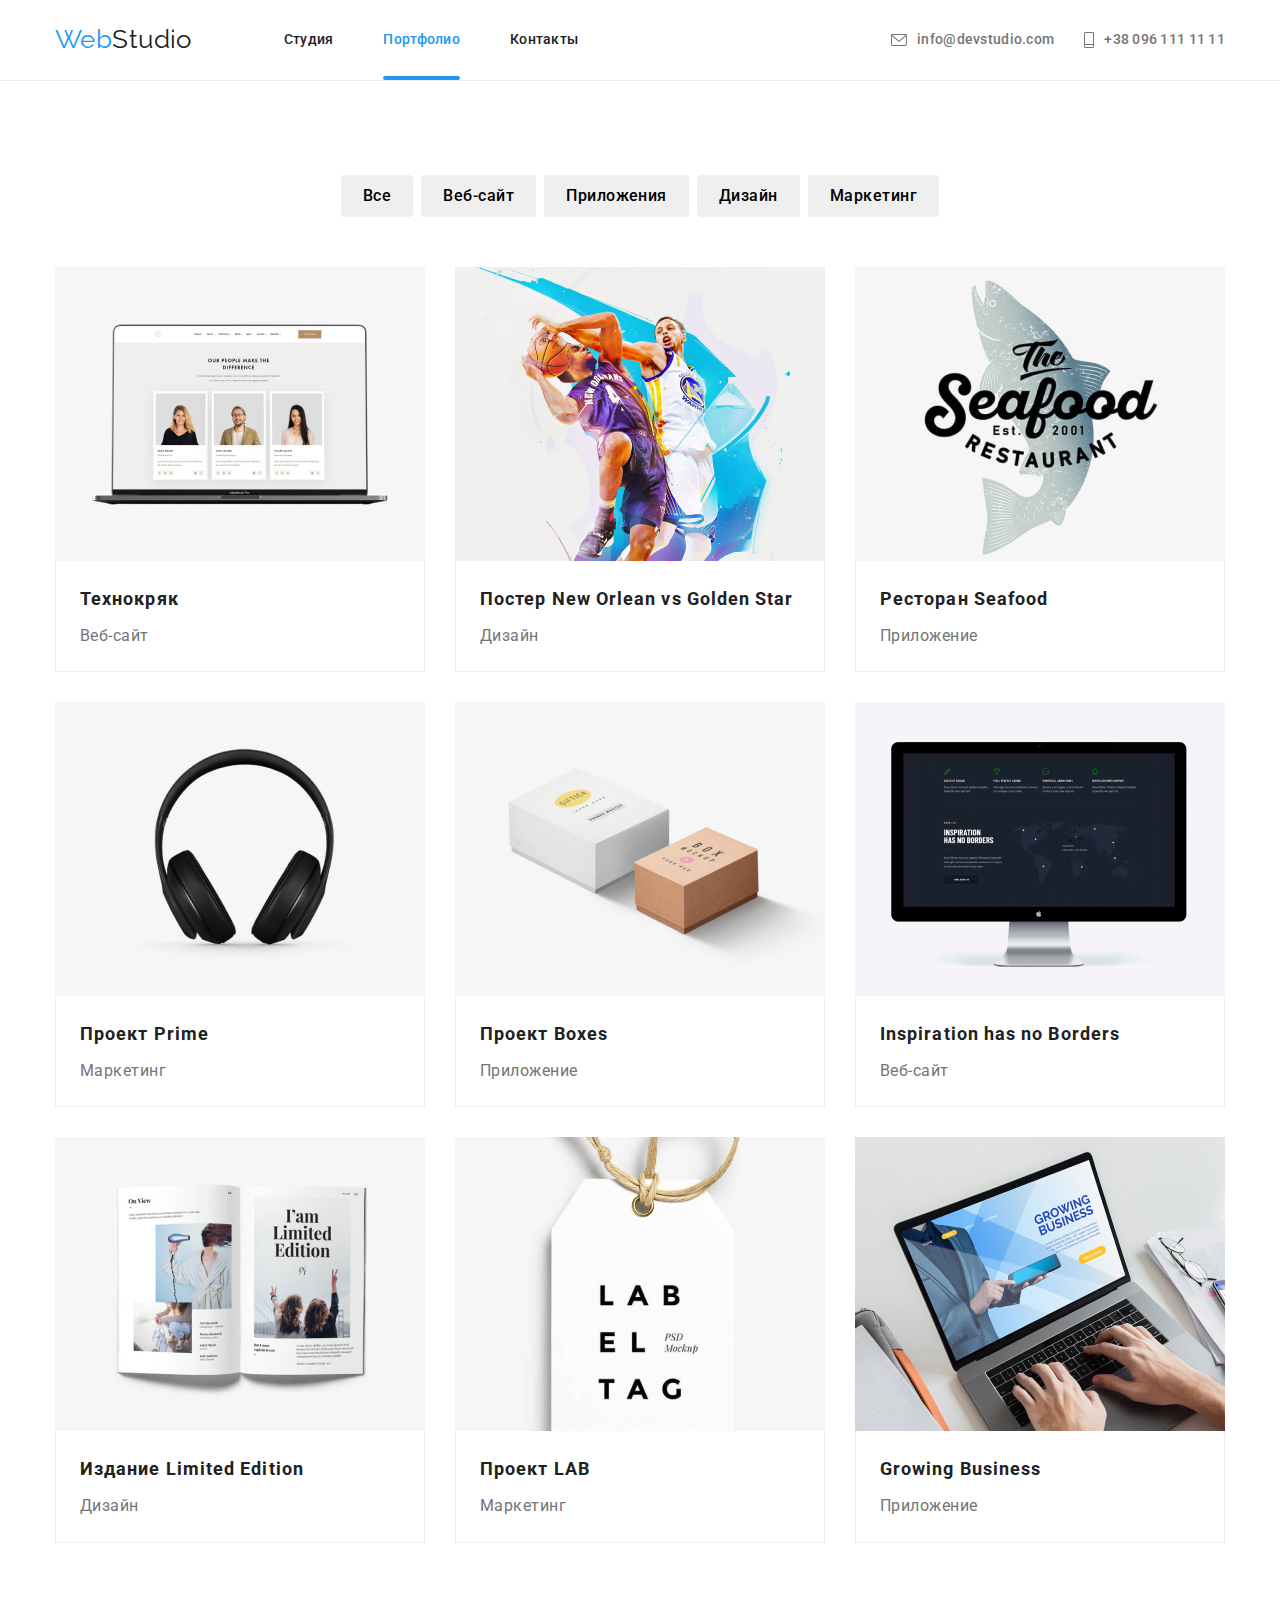
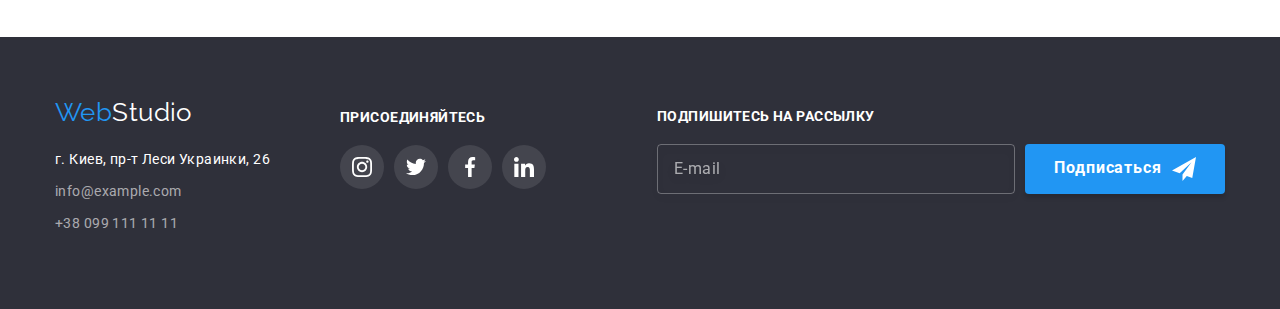
==== commit a558642e: "123" ====
--- a/portfolio.html
+++ b/portfolio.html
@@ -55,7 +55,7 @@
 		<!-- MObile-menu -->
 		<div class="mobile-menu" data-menu>
 			<ul class="mobile-menu_list">
-				<li class="mobile-menu_list-item"><a class="mobile-menu_list_link" href="">Студия</a></li>
+				<li class="mobile-menu_list-item"><a class="mobile-menu_list_link" href="./index.html">Студия</a></li>
 				<li class="mobile-menu_list-item"><a class="mobile-menu_list_link current" href="">Портфолио</a></li>
 				<li class="mobile-menu_list-item"><a class="mobile-menu_list_link" href="">Контакты</a></li>
 			</ul>
--- a/css/main.min.css
+++ b/css/main.min.css
@@ -1 +1 @@
-:root{--main-bg-color: #ffffff;--second-bg-color: #2f303a;--third-bg-color: #f5f4fa;--main-txt-color: #212121;--second-txt-color: #757575;--third-txt-color: #ffffff;--hover-txt-color: #2196f3;--card-shadow: 0px 1px 3px rgba(0, 0, 0, 0.12), 0px 1px 1px rgba(0, 0, 0, 0.14), 0px 2px 1px rgba(0, 0, 0, 0.2);--timing-function: cubic-bezier(0.4, 0, 0.2, 1) }.visually-hidden{position:absolute;width:1px;height:1px;margin:-1px;border:0;padding:0;white-space:nowrap;-webkit-clip-path:inset(100%);clip-path:inset(100%);clip:rect(0 0 0 0);overflow:hidden}body{font-family:Roboto,sans-serif;color:var(--main-txt-color);font-size:14px;letter-spacing:.03em}body.no-scroll{overflow:hidden}.section{padding-top:60px;padding-bottom:60px}@media screen and (max-width: 768px){.section{padding-top:60px;padding-bottom:60px}}@media screen and (min-width: 1200px){.section{padding-top:94px;padding-bottom:94px}}.container{width:100%;margin-left:auto;margin-right:auto;padding-left:15px;padding-right:15px}@media screen and (min-width: 480px){.container{max-width:480px}}@media screen and (min-width: 768px){.container{max-width:768px}}@media screen and (min-width: 1200px){.container{max-width:1200px}}img{display:block;width:100%;height:auto}*,*::before,*::after{-webkit-box-sizing:border-box;box-sizing:border-box}h1,h2,h3,h4,ul,p{padding:0;margin-top:0;margin-bottom:0}.logo-header{color:var(--hover-txt-color);text-decoration:none;font-family:Raleway,sans-serif;font-size:26px;line-height:1.2}.logo-header__web{color:var(--main-txt-color)}.logo-footer{display:-webkit-box;display:-ms-flexbox;display:flex;-webkit-box-pack:center;-ms-flex-pack:center;justify-content:center;margin-bottom:20px;color:var(--hover-txt-color);text-decoration:none;font-family:Raleway,sans-serif;font-size:24px;line-height:28px}@media screen and (min-width: 1200px){.logo-footer{font-size:26px;line-height:31px;-webkit-box-pack:start;-ms-flex-pack:start;justify-content:flex-start}}.logo-footer__web{color:var(--third-txt-color)}@media screen and (min-width: 1200px){.logo-footer{margin-right:20px}}.roof{height:60px;-webkit-box-align:center;-ms-flex-align:center;align-items:center;display:-webkit-box;display:-ms-flexbox;display:flex}@media screen and (min-width: 768px){.roof{height:80px}}.cont{display:none;margin-left:auto}@media screen and (min-width: 768px)and (max-width: 1199px){.cont{display:-webkit-box;display:-ms-flexbox;display:flex;-webkit-box-orient:vertical;-webkit-box-direction:normal;-ms-flex-direction:column;flex-direction:column;gap:10px;font-size:12px}}@media screen and (min-width: 1200px){.cont{display:-webkit-inline-box;display:-ms-inline-flexbox;display:inline-flex;gap:30px}}.contacts{display:-webkit-inline-box;display:-ms-inline-flexbox;display:inline-flex;-webkit-box-align:center;-ms-flex-align:center;align-items:center;text-decoration:none;font-weight:500;line-height:1.1;letter-spacing:.02em;color:var(--second-txt-color);fill:var(--second-txt-color);-webkit-transition:color 250ms var(--timing-function);transition:color 250ms var(--timing-function)}.contacts__icon{padding:0;margin-right:10px;-webkit-transition:fill 250ms var(--timing-function);transition:fill 250ms var(--timing-function)}.contacts:not(:last-child){margin-right:50px}@media screen and (min-width: 768px){.contacts:not(:last-child){margin-right:0}}.contacts:hover,.contacts:focus{color:var(--hover-txt-color);fill:var(--hover-txt-color)}.site-nav{margin-left:92px;list-style:none;display:none}@media screen and (min-width: 768px){.site-nav{display:-webkit-box;display:-ms-flexbox;display:flex;margin-left:87px}}@media screen and (min-width: 1200px){.site-nav{margin-left:92px}}.site-nav>.item:not(:last-child){margin-right:50px}.site-nav .current{color:var(--hover-txt-color)}.site-nav .current{position:relative}.site-nav .current::after{content:"";width:100%;height:4px;border-radius:2px;position:absolute;bottom:0;left:0;background-color:var(--hover-txt-color)}.link{display:-webkit-box;display:-ms-flexbox;display:flex;padding-bottom:32px;padding-top:32px;text-decoration:none;font-weight:500;line-height:1.1;letter-spacing:.02em;color:var(--main-txt-color);-webkit-transition:color 250ms var(--timing-function);transition:color 250ms var(--timing-function)}.link:hover,.link:focus{color:var(--hover-txt-color)}.hero{max-width:1600px;height:600px;margin-left:auto;margin-right:auto;padding-top:200px;padding-bottom:200px;text-align:center;background-image:-webkit-gradient(linear, left top, right top, from(rgba(47, 48, 58, 0.4)), to(rgba(47, 48, 58, 0.4))),url(../images/main/background.jpg);background-image:linear-gradient(to right, rgba(47, 48, 58, 0.4), rgba(47, 48, 58, 0.4)),url(../images/main/background.jpg);background-color:var(--second-bg-color)}.hero-title{margin-bottom:30px;color:var(--third-txt-color);font-weight:900;font-size:26px;line-height:42px;letter-spacing:.06em;text-transform:uppercase}@media screen and (min-width: 1200px){.hero-title{font-size:44px;line-height:60px}}.button-order{border-radius:6px;padding:10px 32px;min-width:200px;margin-left:auto;margin-right:auto;background-color:var(--hover-txt-color);color:var(--third-txt-color);font-family:"Roboto";font-weight:700;font-size:16px;line-height:30px;border:none;display:-webkit-box;display:-ms-flexbox;display:flex;-webkit-box-align:center;-ms-flex-align:center;align-items:center;text-align:center;letter-spacing:.06em;border-style:none;cursor:pointer;-webkit-transition:background-color 250ms var(--timing-function);transition:background-color 250ms var(--timing-function)}.button-order:hover,.button-order:focus{background-color:#188ce8}.advant{display:-webkit-box;display:-ms-flexbox;display:flex;-ms-flex-wrap:wrap;flex-wrap:wrap;list-style-type:none;gap:30px}@media screen and (min-width: 768px){.advant__item{-ms-flex-preferred-size:calc((100% - 30px)/2);flex-basis:calc((100% - 30px)/2)}}@media screen and (min-width: 1200px){.advant__item{-ms-flex-preferred-size:calc((100% - 90px)/4);flex-basis:calc((100% - 90px)/4)}}.advant__box{display:-webkit-box;display:-ms-flexbox;display:flex;height:120px;-webkit-box-pack:center;-ms-flex-pack:center;justify-content:center;-webkit-box-align:center;-ms-flex-align:center;align-items:center;margin-bottom:30px;background-color:var(--third-bg-color);border-radius:4px}.advant__title{padding-bottom:10px;font-size:14px;font-weight:700;line-height:1.1;letter-spacing:.03em;text-transform:uppercase;text-align:center;color:var(--main-txt-color)}@media screen and (min-width: 768px){.advant__title{text-align:start}}.advant__txt{font-size:14px;line-height:24px;letter-spacing:.03em;color:var(--second-txt-color)}.wedo{padding-top:0px;display:none}@media screen and (min-width: 1200px){.wedo{display:block}}.wedo__title{margin-bottom:50px;font-family:"Roboto";font-style:normal;font-weight:700;font-size:36px;line-height:42px;text-align:center;letter-spacing:.03em;color:var(--main-txt-color)}.wedo__list{display:-webkit-box;display:-ms-flexbox;display:flex;list-style:none;gap:30px}.wedo__item{position:relative}.wedo__text{font-weight:700;text-transform:uppercase;color:var(--third-txt-color)}.wedo__desc{display:-webkit-box;display:-ms-flexbox;display:flex;-webkit-box-pack:center;-ms-flex-pack:center;justify-content:center;-webkit-box-align:center;-ms-flex-align:center;align-items:center;position:absolute;bottom:0;width:100%;height:70px;background-color:rgba(47,48,58,.8)}.team{background-color:var(--third-bg-color)}@media screen and (max-width: 480px){.team{padding-top:60px;padding-bottom:60px}}.team__title{margin-bottom:30px;font-family:"Roboto";font-style:normal;font-weight:700;font-size:36px;line-height:42px;text-align:center;letter-spacing:.03em;color:var(--main-txt-color)}@media screen and (min-width: 1200px){.team__title{margin-bottom:50px}}.team__list{display:-webkit-box;display:-ms-flexbox;display:flex;-ms-flex-wrap:wrap;flex-wrap:wrap;gap:30px;list-style-type:none}.team__item{background-color:var(--main-bg-color);-webkit-box-shadow:var(--card-shadow);box-shadow:var(--card-shadow);border-radius:0px 0px 4px 4px}@media screen and (min-width: 768px){.team__item{-ms-flex-preferred-size:calc((100% - 30px)/2);flex-basis:calc((100% - 30px)/2)}}@media screen and (min-width: 1200px){.team__item{-ms-flex-preferred-size:calc((100% - 90px)/4);flex-basis:calc((100% - 90px)/4)}}.team__names{margin-bottom:10px;font-family:"Roboto";font-style:normal;font-weight:500;font-size:16px;line-height:19px;text-align:center;letter-spacing:.03em;color:var(--main-txt-color)}.team__positions{font-family:"Roboto";font-style:normal;font-weight:400;font-size:16px;line-height:19px;text-align:center;letter-spacing:.03em;color:var(--second-txt-color)}.team__txt{padding-top:30px}.card_info{margin-bottom:24px}@media screen and (min-width: 1200px){.card_info{margin-bottom:30px}}.network{margin-top:16px;-webkit-box-pack:center;-ms-flex-pack:center;justify-content:center;display:-webkit-box;display:-ms-flexbox;display:flex;height:44px}.network__list{list-style:none;display:-webkit-box;display:-ms-flexbox;display:flex}.network__item:not(:last-child){margin-right:10px}.network__link{fill:#afb1b8;display:-webkit-box;display:-ms-flexbox;display:flex;list-style:none;-webkit-box-align:center;-ms-flex-align:center;align-items:center;-webkit-box-pack:center;-ms-flex-pack:center;justify-content:center;width:44px;height:44px;border-radius:50px;-webkit-transition-property:fill background-color;transition-property:fill background-color;-webkit-transition-duration:250ms;transition-duration:250ms}.network__link:hover,.network__link:focus{fill:var(--third-txt-color);background-color:var(--hover-txt-color)}.clients__title{margin-bottom:30px;font-weight:700;font-size:28px;line-height:33px;text-align:center;letter-spacing:.03em;color:var(--main-txt-color)}@media screen and (min-width: 1200px){.clients__title{margin-bottom:50px;font-size:36px;line-height:42px}}.clients__list{display:-webkit-box;display:-ms-flexbox;display:flex;-ms-flex-wrap:wrap;flex-wrap:wrap;list-style:none;gap:30px}.clients__item{display:-webkit-box;display:-ms-flexbox;display:flex;-ms-flex-wrap:wrap;flex-wrap:wrap;-ms-flex-preferred-size:calc((100% - 30px)/2);flex-basis:calc((100% - 30px)/2);-webkit-box-pack:center;-ms-flex-pack:center;justify-content:center;-webkit-box-align:center;-ms-flex-align:center;align-items:center;height:92px}@media screen and (min-width: 768px){.clients__item{-ms-flex-preferred-size:calc((100% - 60px)/3);flex-basis:calc((100% - 60px)/3)}}@media screen and (min-width: 1200px){.clients__item{-ms-flex-preferred-size:calc((100% - 150px)/6);flex-basis:calc((100% - 150px)/6)}}.clients__link{display:-webkit-box;display:-ms-flexbox;display:flex;-webkit-box-pack:center;-ms-flex-pack:center;justify-content:center;-webkit-box-align:center;-ms-flex-align:center;align-items:center;width:100%;height:92px;border:1px solid #afb1b8;border-radius:4px;fill:#afb1b8;-webkit-transition:fill 250ms var(--timing-function);transition:fill 250ms var(--timing-function)}.clients__link:hover,.clients__link:focus{fill:var(--hover-txt-color);border:1px solid var(--hover-txt-color)}@media screen and (min-width: 1200px){.main{display:-webkit-box;display:-ms-flexbox;display:flex;-webkit-box-align:baseline;-ms-flex-align:baseline;align-items:baseline}}.footer{display:-webkit-box;display:-ms-flexbox;display:flex;background-color:var(--second-bg-color);padding-bottom:60px;padding-top:60px}@media screen and (min-width: 768px)and (max-width: 1199px){.footer-box{display:-webkit-box;display:-ms-flexbox;display:flex;-ms-flex-pack:distribute;justify-content:space-around}}@media screen and (min-width: 1200px){.footer-box{display:-webkit-box;display:-ms-flexbox;display:flex;-ms-flex-pack:distribute;justify-content:space-around}}@media screen and (min-width: 1200px){.footer-info{margin-right:70px}}.address{font-family:"Roboto";font-style:normal;font-weight:400;font-size:14px;line-height:1.71;letter-spacing:.03em;color:var(--third-txt-color)}.address-footer{display:-webkit-box;display:-ms-flexbox;display:flex;-webkit-box-orient:vertical;-webkit-box-direction:normal;-ms-flex-direction:column;flex-direction:column;-webkit-box-align:center;-ms-flex-align:center;align-items:center;margin-bottom:60px;gap:8px}@media screen and (min-width: 1200px){.address-footer{-webkit-box-align:start;-ms-flex-align:start;align-items:flex-start;margin-bottom:0}}.contacts-footer{display:-webkit-box;display:-ms-flexbox;display:flex;color:rgba(255,255,255,.6);font-style:normal;text-decoration:none;font-weight:400;line-height:1.71;letter-spacing:.03em}.join{display:-webkit-box;display:-ms-flexbox;display:flex;-webkit-box-orient:vertical;-webkit-box-direction:normal;-ms-flex-direction:column;flex-direction:column;-webkit-box-align:center;-ms-flex-align:center;align-items:center;margin-left:auto;margin-right:auto;width:206px}@media screen and (min-width: 768px){.join{margin:0}}@media screen and (min-width: 1200px){.join{-webkit-box-align:start;-ms-flex-align:start;align-items:flex-start;margin-top:12px}}.join__title{margin-bottom:20px;font-weight:700;font-size:14px;line-height:16px;letter-spacing:.03em;text-transform:uppercase;color:#fff}.join__list{list-style:none;display:-webkit-box;display:-ms-flexbox;display:flex}.join__item:not(:last-child){margin-right:10px}.join__link{display:-webkit-box;display:-ms-flexbox;display:flex;list-style:none;-webkit-box-align:center;-ms-flex-align:center;align-items:center;-webkit-box-pack:center;-ms-flex-pack:center;justify-content:center;margin-bottom:60px;width:44px;height:44px;border-radius:50px;background-color:rgba(255,255,255,.1);fill:var(--third-txt-color);-webkit-transition:background-color 250ms var(--timing-function);transition:background-color 250ms var(--timing-function)}.join__link:hover,.join__link:focus{background-color:var(--hover-txt-color)}.follow{display:block}@media screen and (min-width: 1200px){.follow{display:-webkit-box;display:-ms-flexbox;display:flex;-webkit-box-align:end;-ms-flex-align:end;align-items:end;margin-left:auto}}.follow__title{margin-bottom:20px;font-weight:700;font-size:14px;line-height:16px;letter-spacing:.03em;text-transform:uppercase;color:#fff}@media screen and (min-width: 1200px){.follow__title{text-align:start}}.follow__input{position:relative;text-align:center}@media screen and (min-width: 768px){.follow__input{max-width:450px;margin-left:auto;margin-right:auto}}@media screen and (min-width: 1200px){.follow__input{position:relative;display:-webkit-box;display:-ms-flexbox;display:flex;-webkit-box-orient:vertical;-webkit-box-direction:normal;-ms-flex-direction:column;flex-direction:column;margin-top:5px}}.follow__fill{width:100%;height:50px;margin-top:20px;margin-bottom:20px;padding-left:16px;border:1px solid rgba(255,255,255,.3);border-radius:4px;-webkit-filter:drop-shadow(0px 4px 4px rgba(0, 0, 0, 0.15));filter:drop-shadow(0px 4px 4px rgba(0, 0, 0, 0.15));background-color:rgba(0,0,0,0);color:var(--third-txt-color);cursor:pointer;outline:rgba(0,0,0,0)}.follow__fill::-webkit-input-placeholder{font-weight:400;font-size:16px;line-height:20px;letter-spacing:.03em;color:rgba(255,255,255,.6)}.follow__fill::-moz-placeholder{font-weight:400;font-size:16px;line-height:20px;letter-spacing:.03em;color:rgba(255,255,255,.6)}.follow__fill:-ms-input-placeholder{font-weight:400;font-size:16px;line-height:20px;letter-spacing:.03em;color:rgba(255,255,255,.6)}.follow__fill::-ms-input-placeholder{font-weight:400;font-size:16px;line-height:20px;letter-spacing:.03em;color:rgba(255,255,255,.6)}.follow__fill::placeholder{font-weight:400;font-size:16px;line-height:20px;letter-spacing:.03em;color:rgba(255,255,255,.6)}@media screen and (min-width: 1200px){.follow__fill{width:358px;margin:0}}.follow__button{display:-webkit-box;display:-ms-flexbox;display:flex;margin-left:auto;margin-right:auto;-webkit-box-align:center;-ms-flex-align:center;align-items:center;-webkit-box-pack:center;-ms-flex-pack:center;justify-content:center;width:200px;height:50px;border:rgba(0,0,0,0);-webkit-box-shadow:0px 4px 4px rgba(0,0,0,.15);box-shadow:0px 4px 4px rgba(0,0,0,.15);border-radius:4px;font-weight:700;font-size:16px;line-height:1.8;letter-spacing:.06em;background-color:#2196f3;color:#fff;cursor:pointer}@media screen and (min-width: 1200px){.follow__button{margin-left:10px}}.follow__icon{margin-left:10px;fill:var(--main-bg-color)}.backdrop{position:fixed;top:0;left:0;z-index:999;width:100%;height:100%;background-color:rgba(0,0,0,.2);opacity:1;-webkit-transition:opacity 250ms var(--timing-function);transition:opacity 250ms var(--timing-function)}.backdrop.is-hidden{opacity:0;pointer-events:none}.backdrop.is-hidden .modal{-webkit-transform:scale(1.1) translate(-50%, -50%);transform:scale(1.1) translate(-50%, -50%)}.close-button{position:absolute;top:8px;right:8px;display:-webkit-box;display:-ms-flexbox;display:flex;-webkit-box-pack:center;-ms-flex-pack:center;justify-content:center;-webkit-box-align:center;-ms-flex-align:center;align-items:center;padding:0;width:30px;height:30px;border:1px solid rgba(0,0,0,.1);background-color:var(--main-bg-color);border-radius:50%;cursor:pointer}.close-button:hover{fill:var(--hover-txt-color)}.form-title{display:block;margin-bottom:15px;font-weight:700;font-size:20px;line-height:23px;text-align:center;letter-spacing:.03em;color:var(--main-txt-color)}.form-box{padding:40px}.modal{position:absolute;top:50%;left:50%;-webkit-transform:scale(1) translate(-50%, -50%);transform:scale(1) translate(-50%, -50%);width:528px;height:581px;background-color:var(--main-bg-color);-webkit-transition:-webkit-transform 250ms var(--timing-function);transition:-webkit-transform 250ms var(--timing-function);transition:transform 250ms var(--timing-function);transition:transform 250ms var(--timing-function), -webkit-transform 250ms var(--timing-function)}.modal__fill{position:relative;display:-webkit-box;display:-ms-flexbox;display:flex;-webkit-box-orient:vertical;-webkit-box-direction:normal;-ms-flex-direction:column;flex-direction:column;margin-bottom:10px}.modal__icon{position:absolute;bottom:11px;left:12px;fill:var(--main-txt-color)}.modal__txt{margin-bottom:4px;text-align:start;font-weight:400;font-size:12px;line-height:14px;letter-spacing:.01em;color:var(--second-txt-color)}.modal__arg{font-weight:400;font-size:14px;line-height:24px;letter-spacing:.03em;color:var(--second-txt-color)}.modal__cond{color:var(--hover-txt-color)}.modal__area{height:40px;padding-left:42px;border:1px solid rgba(33,33,33,.2);border-radius:4px;outline:rgba(0,0,0,0);cursor:pointer}.modal__area:focus+.modal__icon{fill:var(--hover-txt-color)}.modal__area+.modal__icon{-webkit-transition:fill 250ms var(--timing-function),border 250ms var(--timing-function);transition:fill 250ms var(--timing-function),border 250ms var(--timing-function)}.modal__area:focus{border:1px solid var(--hover-txt-color)}.modal__comment{height:120px;padding:12px 16px;margin-bottom:20px;border:1px solid rgba(33,33,33,.2);border-radius:4px;resize:none;outline:rgba(0,0,0,0);cursor:pointer;-webkit-transition:border 250ms var(--timing-function);transition:border 250ms var(--timing-function)}.modal__comment:focus{border:1px solid var(--hover-txt-color)}.modal__comment::-webkit-input-placeholder{font-weight:400;font-size:12px;line-height:14px;letter-spacing:.01em;color:rgba(117,117,117,.5)}.modal__comment::-moz-placeholder{font-weight:400;font-size:12px;line-height:14px;letter-spacing:.01em;color:rgba(117,117,117,.5)}.modal__comment:-ms-input-placeholder{font-weight:400;font-size:12px;line-height:14px;letter-spacing:.01em;color:rgba(117,117,117,.5)}.modal__comment::-ms-input-placeholder{font-weight:400;font-size:12px;line-height:14px;letter-spacing:.01em;color:rgba(117,117,117,.5)}.modal__comment::placeholder{font-weight:400;font-size:12px;line-height:14px;letter-spacing:.01em;color:rgba(117,117,117,.5)}.modal-check{display:-webkit-box;display:-ms-flexbox;display:flex;-webkit-box-align:center;-ms-flex-align:center;align-items:center;-webkit-box-pack:center;-ms-flex-pack:center;justify-content:center;gap:8px;margin-bottom:30px;-webkit-user-select:none;-moz-user-select:none;-ms-user-select:none;user-select:none}.modal-check__icon{display:-webkit-inline-box;display:-ms-inline-flexbox;display:inline-flex;-webkit-box-pack:center;-ms-flex-pack:center;justify-content:center;-webkit-box-align:center;-ms-flex-align:center;align-items:center;width:16px;height:15px;outline:2px solid var(--main-txt-color);outline-offset:-2px;border-radius:2px;cursor:pointer;-webkit-transition-property:background-color,outline;transition-property:background-color,outline;-webkit-transition-duration:250ms;transition-duration:250ms;-webkit-transition-timing-function:var(--timing-function);transition-timing-function:var(--timing-function)}.modal-check__custom{fill:var(--third-txt-color)}.modal-checkbox:checked+.modal-check__icon{outline:rgba(0,0,0,0);background-color:var(--hover-txt-color)}.modal-button{width:200px;height:50px;padding:0;background-color:var(--hover-txt-color);-webkit-box-shadow:0px 4px 4px rgba(0,0,0,.15);box-shadow:0px 4px 4px rgba(0,0,0,.15);border-radius:4px;border:rgba(0,0,0,0);cursor:pointer;font-weight:700;font-size:16px;line-height:30px;letter-spacing:.06em;color:var(--third-txt-color)}.header-border{border-bottom:1px solid #ececec;height:80px}.border{padding:20px 24px;border:1px solid #eee;border-top:none}.portfolio-cards{display:-webkit-box;display:-ms-flexbox;display:flex;-ms-flex-wrap:wrap;flex-wrap:wrap;list-style-type:none;margin-left:-30px;margin-top:-30px}.portfolio-cards>.item{-ms-flex-preferred-size:calc((100% - 90px)/3);flex-basis:calc((100% - 90px)/3);margin-left:30px;margin-top:30px;-webkit-transition-property:-webkit-box-shadow;transition-property:-webkit-box-shadow;transition-property:box-shadow;transition-property:box-shadow, -webkit-box-shadow;-webkit-transition-duration:250ms;transition-duration:250ms}.portfolio-cards>.item:nth-child(3n){margin-right:0}.portfolio-cards>.item:hover,.portfolio-cards>.item:focus{-webkit-box-shadow:0px 1px 1px rgba(0,0,0,.12),0px 4px 4px rgba(0,0,0,.06),1px 4px 6px rgba(0,0,0,.16);box-shadow:0px 1px 1px rgba(0,0,0,.12),0px 4px 4px rgba(0,0,0,.06),1px 4px 6px rgba(0,0,0,.16)}.portfolio-cards>.item:hover .overlay{-webkit-transform:translateY(0);transform:translateY(0)}.portfolio-link{text-decoration:none}.portfolio-list{margin-bottom:4px;font-size:18px;line-height:2;letter-spacing:.06em;color:var(--main-txt-color)}.portfolio-expl{font-size:16px;line-height:1.9;letter-spacing:.03em;color:var(--second-txt-color)}.portfolio{padding-bottom:94px}.portfolio-thumb{position:relative;overflow:hidden}.overlay{position:absolute;top:0;left:0;-webkit-transform:translateY(100%);transform:translateY(100%);display:-webkit-box;display:-ms-flexbox;display:flex;width:100%;height:100%;padding:63px 24px;background-color:rgba(33,150,243,.9);-webkit-transition:-webkit-transform 250ms var(--timing-function);transition:-webkit-transform 250ms var(--timing-function);transition:transform 250ms var(--timing-function);transition:transform 250ms var(--timing-function), -webkit-transform 250ms var(--timing-function)}.overlay-desc{font-weight:400;font-size:18px;line-height:28px;letter-spacing:.03em;color:#fff}.filter-list{padding:8px 22px;border-radius:4px;cursor:pointer;border:none;font-family:inherit;font-weight:500;font-size:16px;line-height:1.6;letter-spacing:.03em;-webkit-transition-property:color background-color;transition-property:color background-color;-webkit-transition-duration:250ms;transition-duration:250ms}.filter-list:hover,.filter-list:focus{-webkit-box-shadow:0px 3px 1px rgba(0,0,0,.1),0px 1px 2px rgba(0,0,0,.08),0px 2px 2px rgba(0,0,0,.12);box-shadow:0px 3px 1px rgba(0,0,0,.1),0px 1px 2px rgba(0,0,0,.08),0px 2px 2px rgba(0,0,0,.12);background-color:var(--hover-txt-color);color:var(--third-txt-color)}.con{margin-bottom:90px;height:80px;-webkit-box-align:center;-ms-flex-align:center;align-items:center;display:-webkit-box;display:-ms-flexbox;display:flex}.filter-button{margin-bottom:50px;display:-webkit-box;display:-ms-flexbox;display:flex;-webkit-box-pack:center;-ms-flex-pack:center;justify-content:center;list-style:none}.filter-button>.item:not(:last-child){margin-right:8px}.mobile-menu_btn{background-color:rgba(0,0,0,0);width:40px;height:40px;border:none;z-index:100;display:-webkit-box;display:-ms-flexbox;display:flex;-webkit-box-pack:center;-ms-flex-pack:center;justify-content:center;-webkit-box-align:center;-ms-flex-align:center;align-items:center;margin-left:auto}@media screen and (min-width: 768px){.mobile-menu_btn{display:none}}.mobile-menu_close{position:fixed;top:10px;right:5px}.mobile-menu{position:fixed;top:0;left:0;-webkit-transform:translateX(100%);transform:translateX(100%);width:100vw;height:100vh;padding:48px 40px;z-index:10;display:-webkit-box;display:-ms-flexbox;display:flex;-webkit-box-orient:vertical;-webkit-box-direction:normal;-ms-flex-direction:column;flex-direction:column;-webkit-transition:-webkit-transform 500ms;transition:-webkit-transform 500ms;transition:transform 500ms;transition:transform 500ms, -webkit-transform 500ms;background-color:#fff}.mobile-menu.is-open{-webkit-transform:translateX(0);transform:translateX(0)}.mobile-menu_list{list-style:none;margin-bottom:auto}.mobile-menu_list-item:not(:last-child){margin-bottom:32px}.mobile-menu_list_link{text-decoration:none;font-weight:500;font-size:40px;line-height:47px;letter-spacing:.02em;color:#212121}.mobile-menu_list .current{color:#2196f3}.mobile-menu_contact{list-style:none;margin-bottom:64px}.mobile-menu_contact-item:not(:last-child){margin-bottom:32px}.mobile-menu_contact_phone{text-decoration:none;font-weight:500;font-size:34px;line-height:40px;margin-bottom:32px;letter-spacing:.02em;color:#2196f3}.mobile-menu_contact_email{text-decoration:none;font-weight:500;font-size:24px;line-height:28px;letter-spacing:.02em;color:#757575}.mobile-menu_network{list-style:none;display:-webkit-box;display:-ms-flexbox;display:flex;-ms-flex-wrap:wrap;flex-wrap:wrap;-webkit-box-align:center;-ms-flex-align:center;align-items:center;font-weight:500;font-size:18px;line-height:22px;letter-spacing:.02em;color:#2196f3}.mobile-menu_network_link{text-decoration:none;font-weight:500;font-size:18px;line-height:22px;letter-spacing:.02em;color:#2196f3}.mobile-menu_network-item:not(:last-child){border-right:1px solid rgba(33,33,33,.2);margin-right:10px;padding-right:10px}.mobile-menu_close{-webkit-transition:500ms;transition:500ms;opacity:0}.mobile-menu_btn.is-open .mobile-menu_close{opacity:1}.mobile-menu_burger{-webkit-transition:500ms;transition:500ms}.mobile-menu_btn.is-open .mobile-menu_burger{opacity:0}/*# sourceMappingURL=main.min.css.map */+:root{--main-bg-color: #ffffff;--second-bg-color: #2f303a;--third-bg-color: #f5f4fa;--main-txt-color: #212121;--second-txt-color: #757575;--third-txt-color: #ffffff;--hover-txt-color: #2196f3;--card-shadow: 0px 1px 3px rgba(0, 0, 0, 0.12), 0px 1px 1px rgba(0, 0, 0, 0.14), 0px 2px 1px rgba(0, 0, 0, 0.2);--timing-function: cubic-bezier(0.4, 0, 0.2, 1) }.visually-hidden{position:absolute;width:1px;height:1px;margin:-1px;border:0;padding:0;white-space:nowrap;-webkit-clip-path:inset(100%);clip-path:inset(100%);clip:rect(0 0 0 0);overflow:hidden}body{font-family:Roboto,sans-serif;color:var(--main-txt-color);font-size:14px;letter-spacing:.03em}body.no-scroll{overflow:hidden}.section{padding-top:60px;padding-bottom:60px}@media screen and (max-width: 768px){.section{padding-top:60px;padding-bottom:60px}}@media screen and (min-width: 1200px){.section{padding-top:94px;padding-bottom:94px}}.container{width:100%;margin-left:auto;margin-right:auto;padding-left:15px;padding-right:15px}@media screen and (min-width: 480px){.container{max-width:480px}}@media screen and (min-width: 768px){.container{max-width:768px}}@media screen and (min-width: 1200px){.container{max-width:1200px}}img{display:block;width:100%;height:auto}*,*::before,*::after{-webkit-box-sizing:border-box;box-sizing:border-box}h1,h2,h3,h4,ul,p{padding:0;margin-top:0;margin-bottom:0}.logo-header{color:var(--hover-txt-color);text-decoration:none;font-family:Raleway,sans-serif;font-size:26px;line-height:1.2}.logo-header__web{color:var(--main-txt-color)}.logo-footer{display:-webkit-box;display:-ms-flexbox;display:flex;-webkit-box-pack:center;-ms-flex-pack:center;justify-content:center;margin-bottom:20px;color:var(--hover-txt-color);text-decoration:none;font-family:Raleway,sans-serif;font-size:24px;line-height:28px}@media screen and (min-width: 1200px){.logo-footer{font-size:26px;line-height:31px;-webkit-box-pack:start;-ms-flex-pack:start;justify-content:flex-start}}.logo-footer__web{color:var(--third-txt-color)}@media screen and (min-width: 1200px){.logo-footer{margin-right:20px}}.roof{height:60px;-webkit-box-align:center;-ms-flex-align:center;align-items:center;display:-webkit-box;display:-ms-flexbox;display:flex}@media screen and (min-width: 768px){.roof{height:80px}}.cont{display:none;margin-left:auto}@media screen and (min-width: 768px)and (max-width: 1199px){.cont{display:-webkit-box;display:-ms-flexbox;display:flex;-webkit-box-orient:vertical;-webkit-box-direction:normal;-ms-flex-direction:column;flex-direction:column;gap:10px;font-size:12px}}@media screen and (min-width: 1200px){.cont{display:-webkit-inline-box;display:-ms-inline-flexbox;display:inline-flex;gap:30px}}.contacts{display:-webkit-inline-box;display:-ms-inline-flexbox;display:inline-flex;-webkit-box-align:center;-ms-flex-align:center;align-items:center;text-decoration:none;font-weight:500;line-height:1.1;letter-spacing:.02em;color:var(--second-txt-color);fill:var(--second-txt-color);-webkit-transition:color 250ms var(--timing-function);transition:color 250ms var(--timing-function)}.contacts__icon{padding:0;margin-right:10px;-webkit-transition:fill 250ms var(--timing-function);transition:fill 250ms var(--timing-function)}.contacts:not(:last-child){margin-right:50px}@media screen and (min-width: 768px){.contacts:not(:last-child){margin-right:0}}.contacts:hover,.contacts:focus{color:var(--hover-txt-color);fill:var(--hover-txt-color)}.site-nav{margin-left:92px;list-style:none;display:none}@media screen and (min-width: 768px){.site-nav{display:-webkit-box;display:-ms-flexbox;display:flex;margin-left:87px}}@media screen and (min-width: 1200px){.site-nav{margin-left:92px}}.site-nav>.item:not(:last-child){margin-right:50px}.site-nav .current{color:var(--hover-txt-color)}.site-nav .current{position:relative}.site-nav .current::after{content:"";width:100%;height:4px;border-radius:2px;position:absolute;bottom:0;left:0;background-color:var(--hover-txt-color)}.link{display:-webkit-box;display:-ms-flexbox;display:flex;padding-bottom:32px;padding-top:32px;text-decoration:none;font-weight:500;line-height:1.1;letter-spacing:.02em;color:var(--main-txt-color);-webkit-transition:color 250ms var(--timing-function);transition:color 250ms var(--timing-function)}.link:hover,.link:focus{color:var(--hover-txt-color)}.hero{max-width:1600px;height:600px;margin-left:auto;margin-right:auto;padding-top:200px;padding-bottom:200px;text-align:center;background-image:-webkit-gradient(linear, left top, right top, from(rgba(47, 48, 58, 0.4)), to(rgba(47, 48, 58, 0.4))),url(../images/main/background.jpg);background-image:linear-gradient(to right, rgba(47, 48, 58, 0.4), rgba(47, 48, 58, 0.4)),url(../images/main/background.jpg);background-color:var(--second-bg-color)}.hero-title{margin-bottom:30px;color:var(--third-txt-color);font-weight:900;font-size:26px;line-height:42px;letter-spacing:.06em;text-transform:uppercase}@media screen and (min-width: 1200px){.hero-title{font-size:44px;line-height:60px}}.button-order{border-radius:6px;padding:10px 32px;min-width:200px;margin-left:auto;margin-right:auto;background-color:var(--hover-txt-color);color:var(--third-txt-color);font-family:"Roboto";font-weight:700;font-size:16px;line-height:30px;border:none;display:-webkit-box;display:-ms-flexbox;display:flex;-webkit-box-align:center;-ms-flex-align:center;align-items:center;text-align:center;letter-spacing:.06em;border-style:none;cursor:pointer;-webkit-transition:background-color 250ms var(--timing-function);transition:background-color 250ms var(--timing-function)}.button-order:hover,.button-order:focus{background-color:#188ce8}.advant{display:-webkit-box;display:-ms-flexbox;display:flex;-ms-flex-wrap:wrap;flex-wrap:wrap;list-style-type:none;gap:30px}@media screen and (min-width: 768px){.advant__item{-ms-flex-preferred-size:calc((100% - 30px)/2);flex-basis:calc((100% - 30px)/2)}}@media screen and (min-width: 1200px){.advant__item{-ms-flex-preferred-size:calc((100% - 90px)/4);flex-basis:calc((100% - 90px)/4)}}.advant__box{display:-webkit-box;display:-ms-flexbox;display:flex;height:120px;-webkit-box-pack:center;-ms-flex-pack:center;justify-content:center;-webkit-box-align:center;-ms-flex-align:center;align-items:center;margin-bottom:30px;background-color:var(--third-bg-color);border-radius:4px}.advant__title{padding-bottom:10px;font-size:14px;font-weight:700;line-height:1.1;letter-spacing:.03em;text-transform:uppercase;text-align:center;color:var(--main-txt-color)}@media screen and (min-width: 768px){.advant__title{text-align:start}}.advant__txt{font-size:14px;line-height:24px;letter-spacing:.03em;color:var(--second-txt-color)}.wedo{padding-top:0px;display:none}@media screen and (min-width: 1200px){.wedo{display:block}}.wedo__title{margin-bottom:50px;font-family:"Roboto";font-style:normal;font-weight:700;font-size:36px;line-height:42px;text-align:center;letter-spacing:.03em;color:var(--main-txt-color)}.wedo__list{display:-webkit-box;display:-ms-flexbox;display:flex;list-style:none;gap:30px}.wedo__item{position:relative}.wedo__text{font-weight:700;text-transform:uppercase;color:var(--third-txt-color)}.wedo__desc{display:-webkit-box;display:-ms-flexbox;display:flex;-webkit-box-pack:center;-ms-flex-pack:center;justify-content:center;-webkit-box-align:center;-ms-flex-align:center;align-items:center;position:absolute;bottom:0;width:100%;height:70px;background-color:rgba(47,48,58,.8)}.team{background-color:var(--third-bg-color)}@media screen and (max-width: 480px){.team{padding-top:60px;padding-bottom:60px}}.team__title{margin-bottom:30px;font-family:"Roboto";font-style:normal;font-weight:700;font-size:36px;line-height:42px;text-align:center;letter-spacing:.03em;color:var(--main-txt-color)}@media screen and (min-width: 1200px){.team__title{margin-bottom:50px}}.team__list{display:-webkit-box;display:-ms-flexbox;display:flex;-ms-flex-wrap:wrap;flex-wrap:wrap;gap:30px;list-style-type:none}.team__item{background-color:var(--main-bg-color);-webkit-box-shadow:var(--card-shadow);box-shadow:var(--card-shadow);border-radius:0px 0px 4px 4px}@media screen and (min-width: 768px){.team__item{-ms-flex-preferred-size:calc((100% - 30px)/2);flex-basis:calc((100% - 30px)/2)}}@media screen and (min-width: 1200px){.team__item{-ms-flex-preferred-size:calc((100% - 90px)/4);flex-basis:calc((100% - 90px)/4)}}.team__names{margin-bottom:10px;font-family:"Roboto";font-style:normal;font-weight:500;font-size:16px;line-height:19px;text-align:center;letter-spacing:.03em;color:var(--main-txt-color)}.team__positions{font-family:"Roboto";font-style:normal;font-weight:400;font-size:16px;line-height:19px;text-align:center;letter-spacing:.03em;color:var(--second-txt-color)}.team__txt{padding-top:30px}.card_info{margin-bottom:24px}@media screen and (min-width: 1200px){.card_info{margin-bottom:30px}}.network{margin-top:16px;-webkit-box-pack:center;-ms-flex-pack:center;justify-content:center;display:-webkit-box;display:-ms-flexbox;display:flex;height:44px}.network__list{list-style:none;display:-webkit-box;display:-ms-flexbox;display:flex}.network__item:not(:last-child){margin-right:10px}.network__link{fill:#afb1b8;display:-webkit-box;display:-ms-flexbox;display:flex;list-style:none;-webkit-box-align:center;-ms-flex-align:center;align-items:center;-webkit-box-pack:center;-ms-flex-pack:center;justify-content:center;width:44px;height:44px;border-radius:50px;-webkit-transition-property:fill background-color;transition-property:fill background-color;-webkit-transition-duration:250ms;transition-duration:250ms}.network__link:hover,.network__link:focus{fill:var(--third-txt-color);background-color:var(--hover-txt-color)}.clients__title{margin-bottom:30px;font-weight:700;font-size:28px;line-height:33px;text-align:center;letter-spacing:.03em;color:var(--main-txt-color)}@media screen and (min-width: 1200px){.clients__title{margin-bottom:50px;font-size:36px;line-height:42px}}.clients__list{display:-webkit-box;display:-ms-flexbox;display:flex;-ms-flex-wrap:wrap;flex-wrap:wrap;list-style:none;gap:30px}.clients__item{display:-webkit-box;display:-ms-flexbox;display:flex;-ms-flex-wrap:wrap;flex-wrap:wrap;-ms-flex-preferred-size:calc((100% - 30px)/2);flex-basis:calc((100% - 30px)/2);-webkit-box-pack:center;-ms-flex-pack:center;justify-content:center;-webkit-box-align:center;-ms-flex-align:center;align-items:center;height:92px}@media screen and (min-width: 768px){.clients__item{-ms-flex-preferred-size:calc((100% - 60px)/3);flex-basis:calc((100% - 60px)/3)}}@media screen and (min-width: 1200px){.clients__item{-ms-flex-preferred-size:calc((100% - 150px)/6);flex-basis:calc((100% - 150px)/6)}}.clients__link{display:-webkit-box;display:-ms-flexbox;display:flex;-webkit-box-pack:center;-ms-flex-pack:center;justify-content:center;-webkit-box-align:center;-ms-flex-align:center;align-items:center;width:100%;height:92px;border:1px solid #afb1b8;border-radius:4px;fill:#afb1b8;-webkit-transition:fill 250ms var(--timing-function);transition:fill 250ms var(--timing-function)}.clients__link:hover,.clients__link:focus{fill:var(--hover-txt-color);border:1px solid var(--hover-txt-color)}@media screen and (min-width: 1200px){.main{display:-webkit-box;display:-ms-flexbox;display:flex;-webkit-box-align:baseline;-ms-flex-align:baseline;align-items:baseline}}.footer{display:-webkit-box;display:-ms-flexbox;display:flex;background-color:var(--second-bg-color);padding-bottom:60px;padding-top:60px}@media screen and (min-width: 768px)and (max-width: 1199px){.footer-box{display:-webkit-box;display:-ms-flexbox;display:flex;-ms-flex-pack:distribute;justify-content:space-around}}@media screen and (min-width: 1200px){.footer-box{display:-webkit-box;display:-ms-flexbox;display:flex;-ms-flex-pack:distribute;justify-content:space-around}}@media screen and (min-width: 1200px){.footer-info{margin-right:70px}}.address{font-family:"Roboto";font-style:normal;font-weight:400;font-size:14px;line-height:1.71;letter-spacing:.03em;color:var(--third-txt-color)}.address-footer{display:-webkit-box;display:-ms-flexbox;display:flex;-webkit-box-orient:vertical;-webkit-box-direction:normal;-ms-flex-direction:column;flex-direction:column;-webkit-box-align:center;-ms-flex-align:center;align-items:center;margin-bottom:60px;gap:8px}@media screen and (min-width: 1200px){.address-footer{-webkit-box-align:start;-ms-flex-align:start;align-items:flex-start;margin-bottom:0}}.contacts-footer{display:-webkit-box;display:-ms-flexbox;display:flex;color:rgba(255,255,255,.6);font-style:normal;text-decoration:none;font-weight:400;line-height:1.71;letter-spacing:.03em}.join{display:-webkit-box;display:-ms-flexbox;display:flex;-webkit-box-orient:vertical;-webkit-box-direction:normal;-ms-flex-direction:column;flex-direction:column;-webkit-box-align:center;-ms-flex-align:center;align-items:center;margin-left:auto;margin-right:auto;width:206px}@media screen and (min-width: 768px){.join{margin:0}}@media screen and (min-width: 1200px){.join{-webkit-box-align:start;-ms-flex-align:start;align-items:flex-start;margin-top:12px}}.join__title{margin-bottom:20px;font-weight:700;font-size:14px;line-height:16px;letter-spacing:.03em;text-transform:uppercase;color:#fff}.join__list{list-style:none;display:-webkit-box;display:-ms-flexbox;display:flex}.join__item:not(:last-child){margin-right:10px}.join__link{display:-webkit-box;display:-ms-flexbox;display:flex;list-style:none;-webkit-box-align:center;-ms-flex-align:center;align-items:center;-webkit-box-pack:center;-ms-flex-pack:center;justify-content:center;margin-bottom:60px;width:44px;height:44px;border-radius:50px;background-color:rgba(255,255,255,.1);fill:var(--third-txt-color);-webkit-transition:background-color 250ms var(--timing-function);transition:background-color 250ms var(--timing-function)}.join__link:hover,.join__link:focus{background-color:var(--hover-txt-color)}.follow{display:block}@media screen and (min-width: 1200px){.follow{display:-webkit-box;display:-ms-flexbox;display:flex;-webkit-box-align:end;-ms-flex-align:end;align-items:end;margin-left:auto}}.follow__title{margin-bottom:20px;font-weight:700;font-size:14px;line-height:16px;letter-spacing:.03em;text-transform:uppercase;color:#fff}@media screen and (min-width: 1200px){.follow__title{text-align:start}}.follow__input{position:relative;text-align:center}@media screen and (min-width: 768px){.follow__input{max-width:450px;margin-left:auto;margin-right:auto}}@media screen and (min-width: 1200px){.follow__input{position:relative;display:-webkit-box;display:-ms-flexbox;display:flex;-webkit-box-orient:vertical;-webkit-box-direction:normal;-ms-flex-direction:column;flex-direction:column;margin-top:5px}}.follow__fill{width:100%;height:50px;margin-top:20px;margin-bottom:20px;padding-left:16px;border:1px solid rgba(255,255,255,.3);border-radius:4px;-webkit-filter:drop-shadow(0px 4px 4px rgba(0, 0, 0, 0.15));filter:drop-shadow(0px 4px 4px rgba(0, 0, 0, 0.15));background-color:rgba(0,0,0,0);color:var(--third-txt-color);cursor:pointer;outline:rgba(0,0,0,0)}.follow__fill::-webkit-input-placeholder{font-weight:400;font-size:16px;line-height:20px;letter-spacing:.03em;color:rgba(255,255,255,.6)}.follow__fill::-moz-placeholder{font-weight:400;font-size:16px;line-height:20px;letter-spacing:.03em;color:rgba(255,255,255,.6)}.follow__fill:-ms-input-placeholder{font-weight:400;font-size:16px;line-height:20px;letter-spacing:.03em;color:rgba(255,255,255,.6)}.follow__fill::-ms-input-placeholder{font-weight:400;font-size:16px;line-height:20px;letter-spacing:.03em;color:rgba(255,255,255,.6)}.follow__fill::placeholder{font-weight:400;font-size:16px;line-height:20px;letter-spacing:.03em;color:rgba(255,255,255,.6)}@media screen and (min-width: 1200px){.follow__fill{width:358px;margin:0}}.follow__button{display:-webkit-box;display:-ms-flexbox;display:flex;margin-left:auto;margin-right:auto;-webkit-box-align:center;-ms-flex-align:center;align-items:center;-webkit-box-pack:center;-ms-flex-pack:center;justify-content:center;width:200px;height:50px;border:rgba(0,0,0,0);-webkit-box-shadow:0px 4px 4px rgba(0,0,0,.15);box-shadow:0px 4px 4px rgba(0,0,0,.15);border-radius:4px;font-weight:700;font-size:16px;line-height:1.8;letter-spacing:.06em;background-color:#2196f3;color:#fff;cursor:pointer}@media screen and (min-width: 1200px){.follow__button{margin-left:10px}}.follow__icon{margin-left:10px;fill:var(--main-bg-color)}.backdrop{position:fixed;top:0;left:0;z-index:999;width:100%;height:100%;background-color:rgba(0,0,0,.2);opacity:1;-webkit-transition:opacity 250ms var(--timing-function);transition:opacity 250ms var(--timing-function)}.backdrop.is-hidden{opacity:0;pointer-events:none}.backdrop.is-hidden .modal{-webkit-transform:scale(1.1) translate(-50%, -50%);transform:scale(1.1) translate(-50%, -50%)}.close-button{position:absolute;top:8px;right:8px;display:-webkit-box;display:-ms-flexbox;display:flex;-webkit-box-pack:center;-ms-flex-pack:center;justify-content:center;-webkit-box-align:center;-ms-flex-align:center;align-items:center;padding:0;width:30px;height:30px;border:1px solid rgba(0,0,0,.1);background-color:var(--main-bg-color);border-radius:50%;cursor:pointer}.close-button:hover{fill:var(--hover-txt-color)}.form-title{display:block;margin-bottom:15px;font-weight:700;font-size:20px;line-height:23px;text-align:center;letter-spacing:.03em;color:var(--main-txt-color)}.form-box{padding:40px}.modal{position:absolute;top:50%;left:50%;-webkit-transform:scale(1) translate(-50%, -50%);transform:scale(1) translate(-50%, -50%);width:528px;height:581px;background-color:var(--main-bg-color);-webkit-transition:-webkit-transform 250ms var(--timing-function);transition:-webkit-transform 250ms var(--timing-function);transition:transform 250ms var(--timing-function);transition:transform 250ms var(--timing-function), -webkit-transform 250ms var(--timing-function)}.modal__fill{position:relative;display:-webkit-box;display:-ms-flexbox;display:flex;-webkit-box-orient:vertical;-webkit-box-direction:normal;-ms-flex-direction:column;flex-direction:column;margin-bottom:10px}.modal__icon{position:absolute;bottom:11px;left:12px;fill:var(--main-txt-color)}.modal__txt{margin-bottom:4px;text-align:start;font-weight:400;font-size:12px;line-height:14px;letter-spacing:.01em;color:var(--second-txt-color)}.modal__arg{font-weight:400;font-size:14px;line-height:24px;letter-spacing:.03em;color:var(--second-txt-color)}.modal__cond{color:var(--hover-txt-color)}.modal__area{height:40px;padding-left:42px;border:1px solid rgba(33,33,33,.2);border-radius:4px;outline:rgba(0,0,0,0);cursor:pointer}.modal__area:focus+.modal__icon{fill:var(--hover-txt-color)}.modal__area+.modal__icon{-webkit-transition:fill 250ms var(--timing-function),border 250ms var(--timing-function);transition:fill 250ms var(--timing-function),border 250ms var(--timing-function)}.modal__area:focus{border:1px solid var(--hover-txt-color)}.modal__comment{height:120px;padding:12px 16px;margin-bottom:20px;border:1px solid rgba(33,33,33,.2);border-radius:4px;resize:none;outline:rgba(0,0,0,0);cursor:pointer;-webkit-transition:border 250ms var(--timing-function);transition:border 250ms var(--timing-function)}.modal__comment:focus{border:1px solid var(--hover-txt-color)}.modal__comment::-webkit-input-placeholder{font-weight:400;font-size:12px;line-height:14px;letter-spacing:.01em;color:rgba(117,117,117,.5)}.modal__comment::-moz-placeholder{font-weight:400;font-size:12px;line-height:14px;letter-spacing:.01em;color:rgba(117,117,117,.5)}.modal__comment:-ms-input-placeholder{font-weight:400;font-size:12px;line-height:14px;letter-spacing:.01em;color:rgba(117,117,117,.5)}.modal__comment::-ms-input-placeholder{font-weight:400;font-size:12px;line-height:14px;letter-spacing:.01em;color:rgba(117,117,117,.5)}.modal__comment::placeholder{font-weight:400;font-size:12px;line-height:14px;letter-spacing:.01em;color:rgba(117,117,117,.5)}.modal-check{display:-webkit-box;display:-ms-flexbox;display:flex;-webkit-box-align:center;-ms-flex-align:center;align-items:center;-webkit-box-pack:center;-ms-flex-pack:center;justify-content:center;gap:8px;margin-bottom:30px;-webkit-user-select:none;-moz-user-select:none;-ms-user-select:none;user-select:none}.modal-check__icon{display:-webkit-inline-box;display:-ms-inline-flexbox;display:inline-flex;-webkit-box-pack:center;-ms-flex-pack:center;justify-content:center;-webkit-box-align:center;-ms-flex-align:center;align-items:center;width:16px;height:15px;outline:2px solid var(--main-txt-color);outline-offset:-2px;border-radius:2px;cursor:pointer;-webkit-transition-property:background-color,outline;transition-property:background-color,outline;-webkit-transition-duration:250ms;transition-duration:250ms;-webkit-transition-timing-function:var(--timing-function);transition-timing-function:var(--timing-function)}.modal-check__custom{fill:var(--third-txt-color)}.modal-checkbox:checked+.modal-check__icon{outline:rgba(0,0,0,0);background-color:var(--hover-txt-color)}.modal-button{width:200px;height:50px;padding:0;background-color:var(--hover-txt-color);-webkit-box-shadow:0px 4px 4px rgba(0,0,0,.15);box-shadow:0px 4px 4px rgba(0,0,0,.15);border-radius:4px;border:rgba(0,0,0,0);cursor:pointer;font-weight:700;font-size:16px;line-height:30px;letter-spacing:.06em;color:var(--third-txt-color)}.header-border{border-bottom:1px solid #ececec}.border{padding:20px 24px;border:1px solid #eee;border-top:none}.portfolio-cards{display:-webkit-box;display:-ms-flexbox;display:flex;-ms-flex-wrap:wrap;flex-wrap:wrap;list-style-type:none;gap:30px}.portfolio-cards>.item{-ms-flex-preferred-size:100%;flex-basis:100%;-webkit-transition-property:-webkit-box-shadow;transition-property:-webkit-box-shadow;transition-property:box-shadow;transition-property:box-shadow, -webkit-box-shadow;-webkit-transition-duration:250ms;transition-duration:250ms}@media screen and (min-width: 768px){.portfolio-cards>.item{-ms-flex-preferred-size:calc((100% - 30px)/2);flex-basis:calc((100% - 30px)/2)}}@media screen and (min-width: 1200px){.portfolio-cards>.item{-ms-flex-preferred-size:calc((100% - 60px)/3);flex-basis:calc((100% - 60px)/3)}}.portfolio-cards>.item:nth-child(3n){margin-right:0}.portfolio-cards>.item:hover,.portfolio-cards>.item:focus{-webkit-box-shadow:0px 1px 1px rgba(0,0,0,.12),0px 4px 4px rgba(0,0,0,.06),1px 4px 6px rgba(0,0,0,.16);box-shadow:0px 1px 1px rgba(0,0,0,.12),0px 4px 4px rgba(0,0,0,.06),1px 4px 6px rgba(0,0,0,.16)}.portfolio-cards>.item:hover .overlay{-webkit-transform:translateY(0);transform:translateY(0)}.portfolio-link{text-decoration:none}.portfolio-list{margin-bottom:4px;font-size:18px;line-height:2;letter-spacing:.06em;color:var(--main-txt-color)}.portfolio-expl{font-size:16px;line-height:1.9;letter-spacing:.03em;color:var(--second-txt-color)}.portfolio-thumb{position:relative;overflow:hidden}.overlay{position:absolute;top:0;left:0;-webkit-transform:translateY(100%);transform:translateY(100%);display:-webkit-box;display:-ms-flexbox;display:flex;width:100%;height:100%;padding:63px 24px;background-color:rgba(33,150,243,.9);-webkit-transition:-webkit-transform 250ms var(--timing-function);transition:-webkit-transform 250ms var(--timing-function);transition:transform 250ms var(--timing-function);transition:transform 250ms var(--timing-function), -webkit-transform 250ms var(--timing-function)}.overlay-desc{font-weight:400;font-size:18px;line-height:28px;letter-spacing:.03em;color:#fff}.filter-list{padding:8px 22px;border-radius:4px;cursor:pointer;border:none;font-family:inherit;font-weight:500;font-size:16px;line-height:1.6;letter-spacing:.03em;-webkit-transition-property:color background-color;transition-property:color background-color;-webkit-transition-duration:250ms;transition-duration:250ms}.filter-list:hover,.filter-list:focus{-webkit-box-shadow:0px 3px 1px rgba(0,0,0,.1),0px 1px 2px rgba(0,0,0,.08),0px 2px 2px rgba(0,0,0,.12);box-shadow:0px 3px 1px rgba(0,0,0,.1),0px 1px 2px rgba(0,0,0,.08),0px 2px 2px rgba(0,0,0,.12);background-color:var(--hover-txt-color);color:var(--third-txt-color)}.con{margin-bottom:90px;height:80px;-webkit-box-align:center;-ms-flex-align:center;align-items:center;display:-webkit-box;display:-ms-flexbox;display:flex}.filter-button{margin-bottom:40px;display:-webkit-box;display:-ms-flexbox;display:flex;-ms-flex-wrap:wrap;flex-wrap:wrap;-webkit-box-pack:start;-ms-flex-pack:start;justify-content:start;list-style:none}.filter-button>.item:not(:last-child){margin-right:8px}@media screen and (max-width: 767px){.filter-button>.item:nth-child(n+4){margin-top:15px}}@media screen and (min-width: 768px){.filter-button{-webkit-box-pack:center;-ms-flex-pack:center;justify-content:center;margin-bottom:30px}}@media screen and (min-width: 1200px){.filter-button{-webkit-box-pack:center;-ms-flex-pack:center;justify-content:center;margin-bottom:50px}}.mobile-menu_btn{background-color:rgba(0,0,0,0);width:40px;height:40px;border:none;z-index:100;display:-webkit-box;display:-ms-flexbox;display:flex;-webkit-box-pack:center;-ms-flex-pack:center;justify-content:center;-webkit-box-align:center;-ms-flex-align:center;align-items:center;margin-left:auto}@media screen and (min-width: 768px){.mobile-menu_btn{display:none}}.mobile-menu_close{position:fixed;top:10px;right:5px}.mobile-menu{position:fixed;top:0;left:0;-webkit-transform:translateX(100%);transform:translateX(100%);width:100vw;height:100vh;padding:48px 40px;z-index:10;display:-webkit-box;display:-ms-flexbox;display:flex;-webkit-box-orient:vertical;-webkit-box-direction:normal;-ms-flex-direction:column;flex-direction:column;-webkit-transition:-webkit-transform 500ms;transition:-webkit-transform 500ms;transition:transform 500ms;transition:transform 500ms, -webkit-transform 500ms;background-color:#fff}.mobile-menu.is-open{-webkit-transform:translateX(0);transform:translateX(0)}.mobile-menu_list{list-style:none;margin-bottom:auto}.mobile-menu_list-item:not(:last-child){margin-bottom:32px}.mobile-menu_list_link{text-decoration:none;font-weight:500;font-size:40px;line-height:47px;letter-spacing:.02em;color:#212121}.mobile-menu_list .current{color:#2196f3}.mobile-menu_contact{list-style:none;margin-bottom:64px}.mobile-menu_contact-item:not(:last-child){margin-bottom:32px}.mobile-menu_contact_phone{text-decoration:none;font-weight:500;font-size:34px;line-height:40px;margin-bottom:32px;letter-spacing:.02em;color:#2196f3}.mobile-menu_contact_email{text-decoration:none;font-weight:500;font-size:24px;line-height:28px;letter-spacing:.02em;color:#757575}.mobile-menu_network{list-style:none;display:-webkit-box;display:-ms-flexbox;display:flex;-ms-flex-wrap:wrap;flex-wrap:wrap;-webkit-box-align:center;-ms-flex-align:center;align-items:center;font-weight:500;font-size:18px;line-height:22px;letter-spacing:.02em;color:#2196f3}.mobile-menu_network_link{text-decoration:none;font-weight:500;font-size:18px;line-height:22px;letter-spacing:.02em;color:#2196f3}.mobile-menu_network-item:not(:last-child){border-right:1px solid rgba(33,33,33,.2);margin-right:10px;padding-right:10px}.mobile-menu_close{-webkit-transition:500ms;transition:500ms;opacity:0}.mobile-menu_btn.is-open .mobile-menu_close{opacity:1}.mobile-menu_burger{-webkit-transition:500ms;transition:500ms}.mobile-menu_btn.is-open .mobile-menu_burger{opacity:0}/*# sourceMappingURL=main.min.css.map */